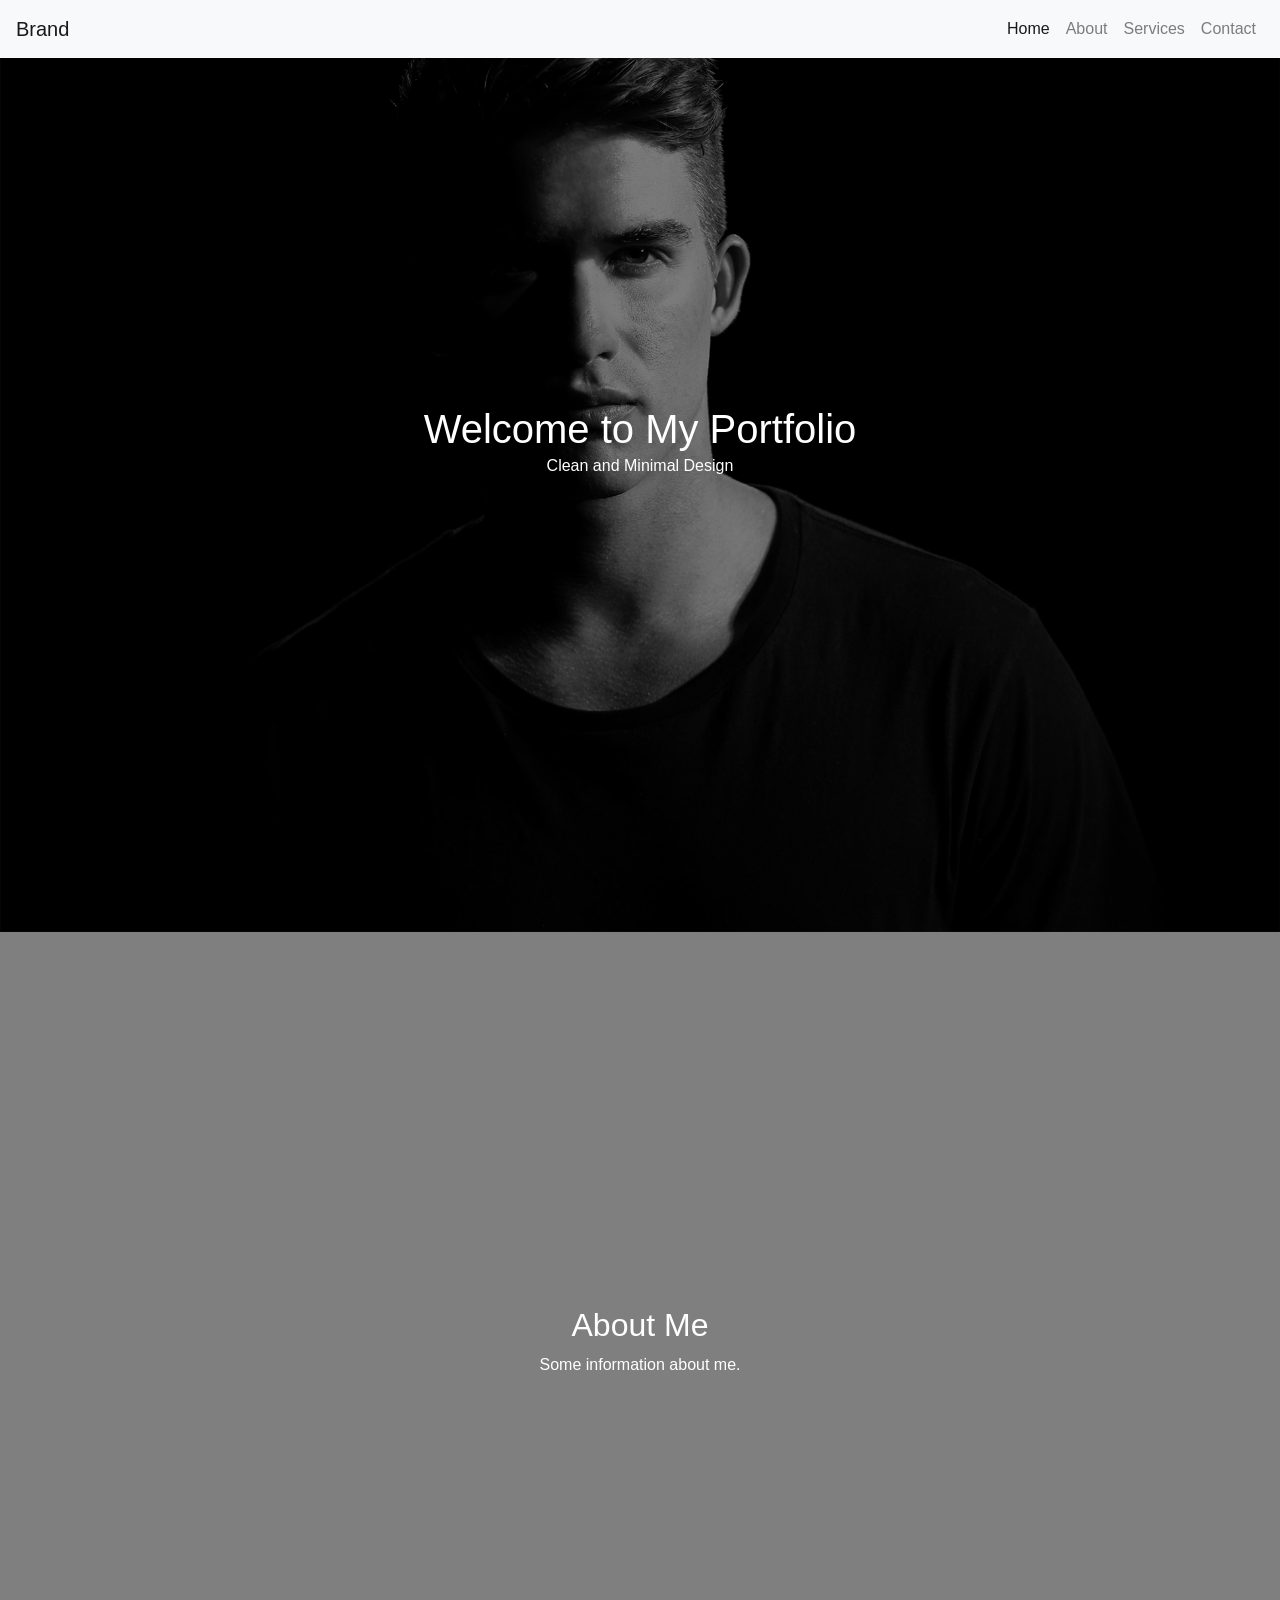
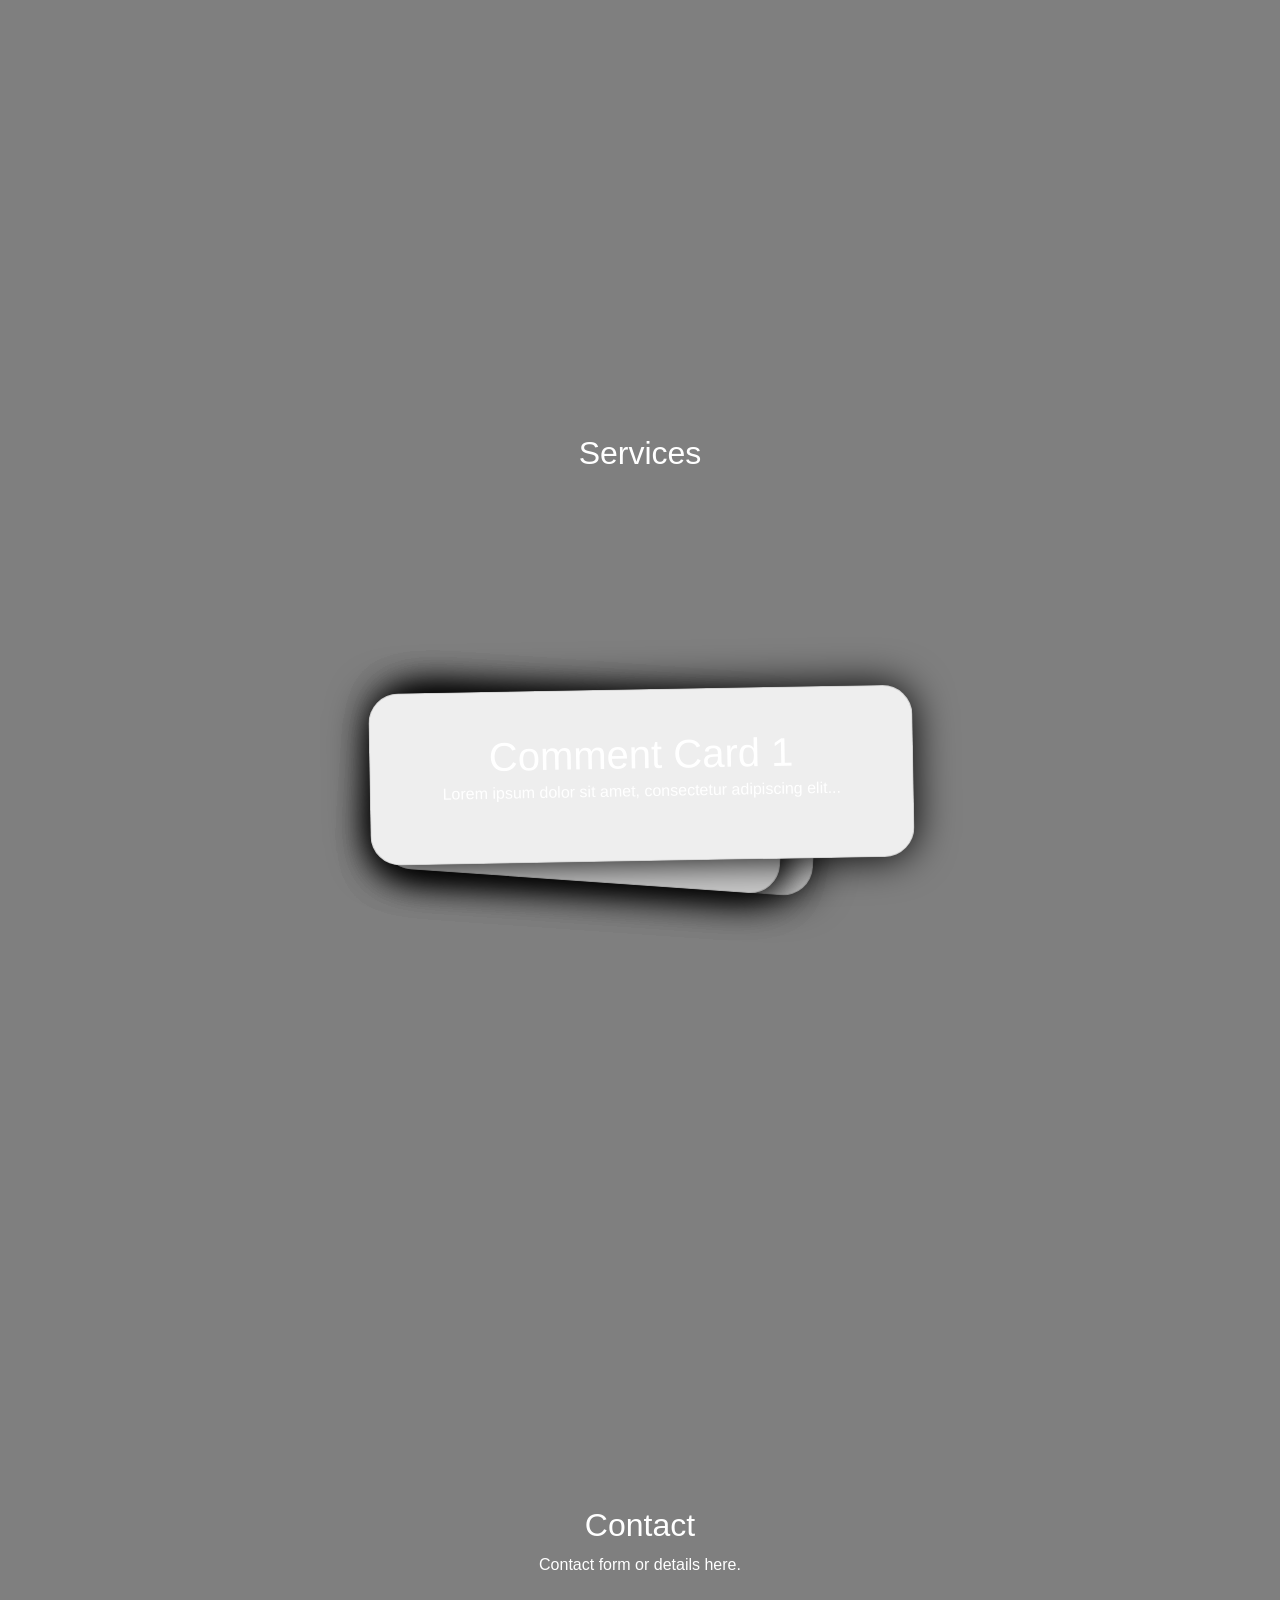
==== index.html @ 596a064d "new cahnges with multiple effects....." ====
<!DOCTYPE html>
<html lang="en">
<head>
    <meta charset="UTF-8">
    <meta name="viewport" content="width=device-width, initial-scale=1.0">
    <title>Portfolio Site</title>
    <link href="https://stackpath.bootstrapcdn.com/bootstrap/4.5.2/css/bootstrap.min.css" rel="stylesheet">
    <link rel="stylesheet" href="styles.css">
</head>
<body data-spy="scroll" data-target="#navbar" data-offset="70">
    <!-- Navigation Bar -->
    <nav id="navbar" class="navbar navbar-expand-lg navbar-light bg-light fixed-top">
        <a class="navbar-brand" href="#">Brand</a>
        <button class="navbar-toggler" type="button" data-toggle="collapse" data-target="#navbarNav" aria-controls="navbarNav" aria-expanded="false" aria-label="Toggle navigation">
            <span class="navbar-toggler-icon"></span>
        </button>
        <div class="collapse navbar-collapse" id="navbarNav">
            <ul class="navbar-nav ml-auto">
                <li class="nav-item active">
                    <a class="nav-link" href="#home">Home</a>
                </li>
                <li class="nav-item">
                    <a class="nav-link" href="#about">About</a>
                </li>
                <li class="nav-item">
                    <a class="nav-link" href="#services">Services</a>
                </li>
                <li class="nav-item">
                    <a class="nav-link" href="#contact">Contact</a>
                </li>
            </ul>
        </div>
    </nav>

    <!-- Parallax Section -->
    <section id="home" class="parallax">
        <div class="container text-center">
            <h1>Welcome to My Portfolio</h1>
            <p>Clean and Minimal Design</p>
        </div>
    </section>

    <!-- About Section -->
    <section id="about" class="parallax section">
        <div class="container">
            <h2>About Me</h2>
            <p>Some information about me.</p>
        </div>
    </section>

    <!-- Services Section -->
    <section id="services" class="parallax section">
        <div class="container">
            <h2>Services</h2>
            <ul class="cards">
                <li class="card card--current">
                    <h1>Comment Card 1</h1>
                    <p>Lorem ipsum dolor sit amet, consectetur adipiscing elit...</p>
                </li>
                <li class="card">
                    <h1>Comment Card 2</h1>
                    <p>Vestibulum nunc massa, gravida quis porta nec...</p>
                </li>
                <li class="card">
                    <h1>Comment Card 3</h1>
                    <p>Donec nunc ligula, vulputate quis mollis eu...</p>
                </li>
                <li class="card">
                    <h1>Comment Card 4</h1>
                    <p>Donec nunc ligula, vulputate quis mollis eu...</p>
                </li>
            </ul>
        </div>
    </section>

    <!-- Contact Section -->
    <section id="contact" class="parallax section">
        <div class="container">
            <h2>Contact</h2>
            <p>Contact form or details here.</p>
        </div>
    </section>

    <script src="https://code.jquery.com/jquery-3.5.1.slim.min.js"></script>
    <script src="https://cdn.jsdelivr.net/npm/@popperjs/core@2.9.2/dist/umd/popper.min.js"></script>
    <script src="https://stackpath.bootstrapcdn.com/bootstrap/4.5.2/js/bootstrap.min.js"></script>
    <script src="scripts.js"></script>
</body>
</html>
---- styles.css ----
body {
    font-family: Arial, sans-serif;
    line-height: 1.6;
}

.parallax {
    position: relative;
    background-image: url('bg.jpg');
    min-height: 100vh;
    background-attachment: fixed;
    background-position: center;
    background-repeat: no-repeat;
    background-size: cover;
    display: flex;
    align-items: center;
    justify-content: center;
    color: white;
    text-align: center;
}

.section {
    padding: 60px 0;
}

.card:hover {
    transform: scale(1.05);
    transition: transform 0.3s;
}

.navbar {
    transition: background-color 0.5s;
}

.navbar.scrolled {
    background-color: #fff !important;
}

@keyframes rotate {
    from {
        transform: rotateY(0deg);
    }
    to {
        transform: rotateY(360deg);
    }
}

.parallax::before {
    content: '';
    position: absolute;
    top: 0;
    left: 0;
    right: 0;
    bottom: 0;
    background: rgba(0, 0, 0, 0.5);
    z-index: 1;
}

.parallax > .container {
    position: relative;
    z-index: 2;
}

.parallax h1 {
    animation: rotate 10s infinite linear;
}

.cards {
    position: relative;  
    list-style-type: none;
    padding: 0;
    max-width: 34em;
    margin: 20% auto 0;
}

.card {
    position: absolute;
    top: 0;
    left: 0;
    z-index: 2;
    background: #ccc;
    border-radius: 30px;
    padding: 40px;
    box-shadow: 0 0 40px #000;
    transform: translateY(0) rotate(4deg) translateX(25px) scale(1);
    transform-origin: 0 0;
    transition: transform 0.6s cubic-bezier(.8,.2,.1,0.8) 0.1s, background 0.4s linear;
    cursor: pointer;
    user-select: none;
}

.card--next { 
    z-index: 5; 
    transform: translateY(-25px) rotate(4deg) translateX(25px) scale(1);
}

.card--out {
    animation: card-out 0.6s cubic-bezier(.8,.2,.1,0.8);
    transform: translateY(-50px) rotate(8deg) translateX(55px) scale(0.95);
    z-index: 1;
    background: #bbb;
}

@keyframes card-out {
    0% { z-index: 20; transform: translateY(0px) rotate(-4deg); }
    50% { transform: translateY(-120%) rotate(-5deg) translateX(-40px); }
    80% { z-index: 1; }
    100% { transform: translateY(-50px) rotate(8deg) translateX(55px) scale(0.95); }
}

.card--current {
    cursor: auto;
    user-select: auto;
    position: relative;
    z-index: 10;
    opacity: 1;
    background: #EEE;
    transform: rotate(-1deg) translateX(0%) scale(1);
}

h1 { margin: 0; }
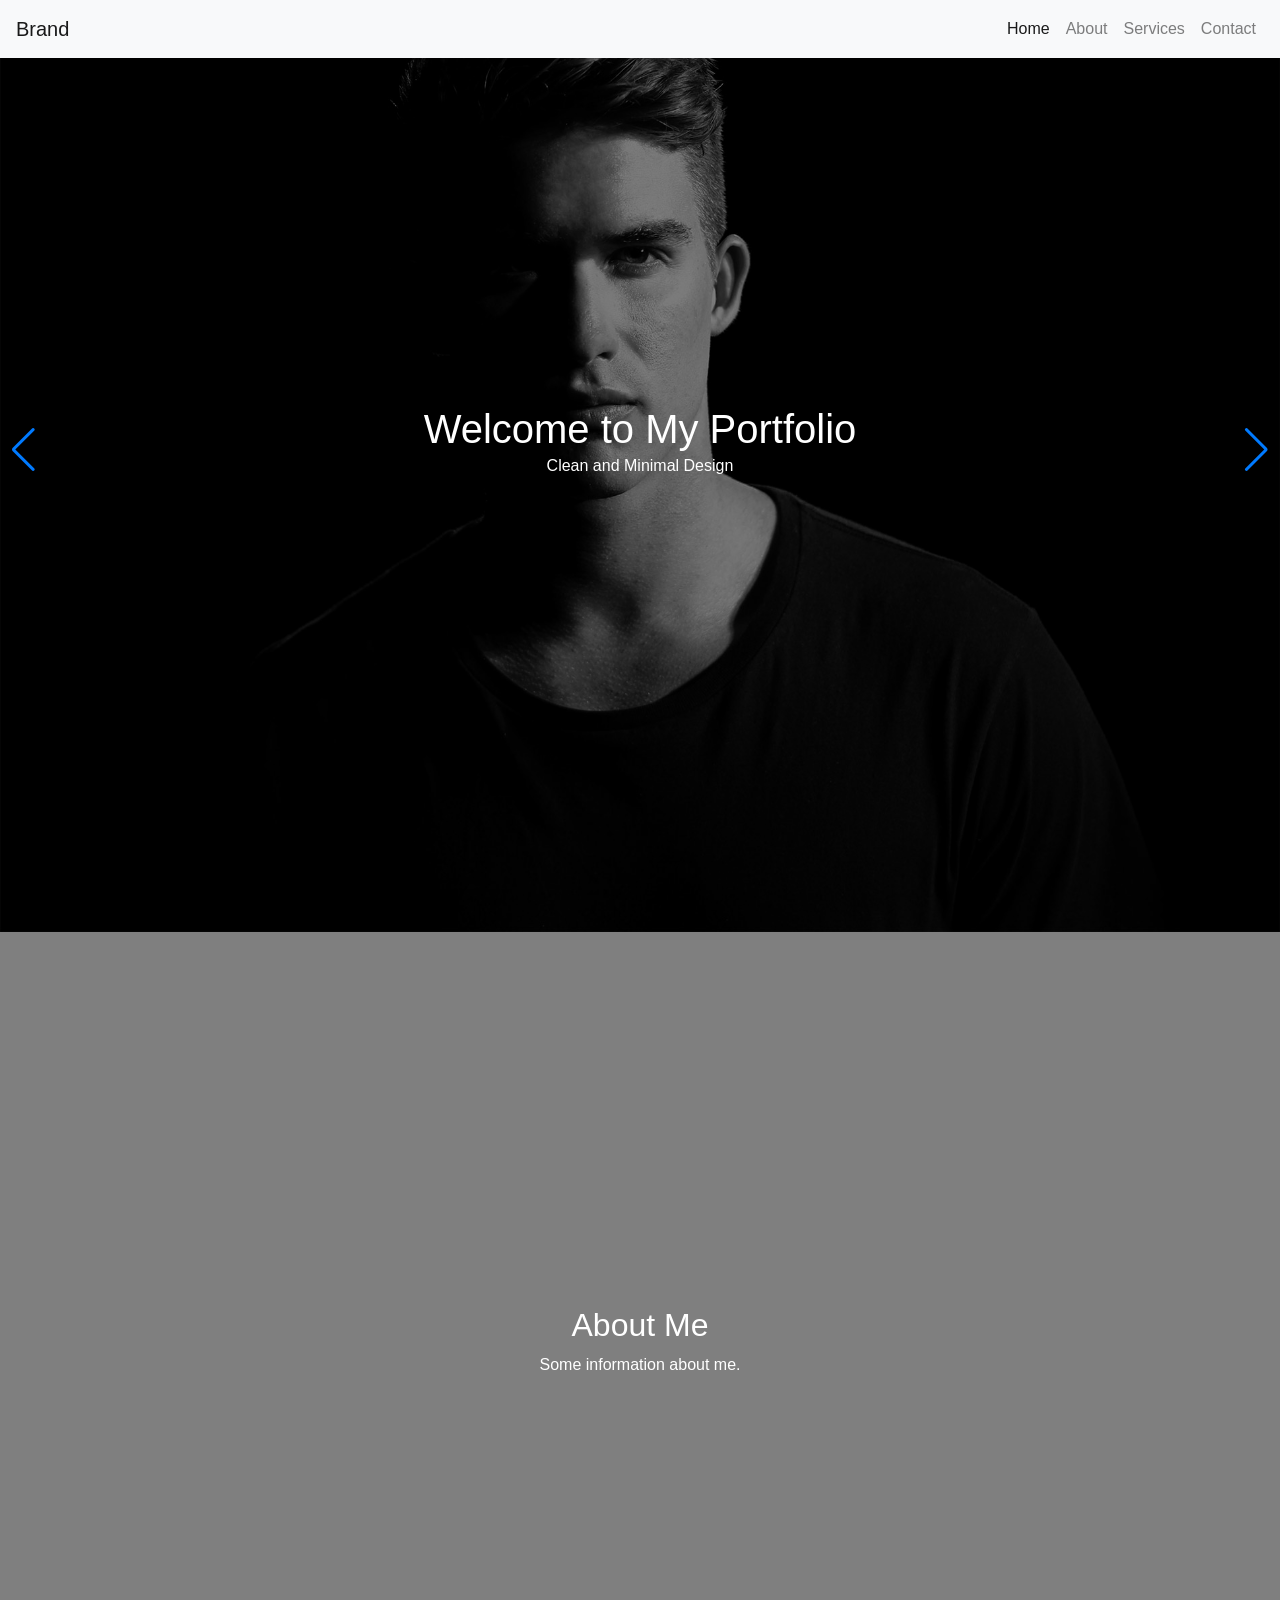
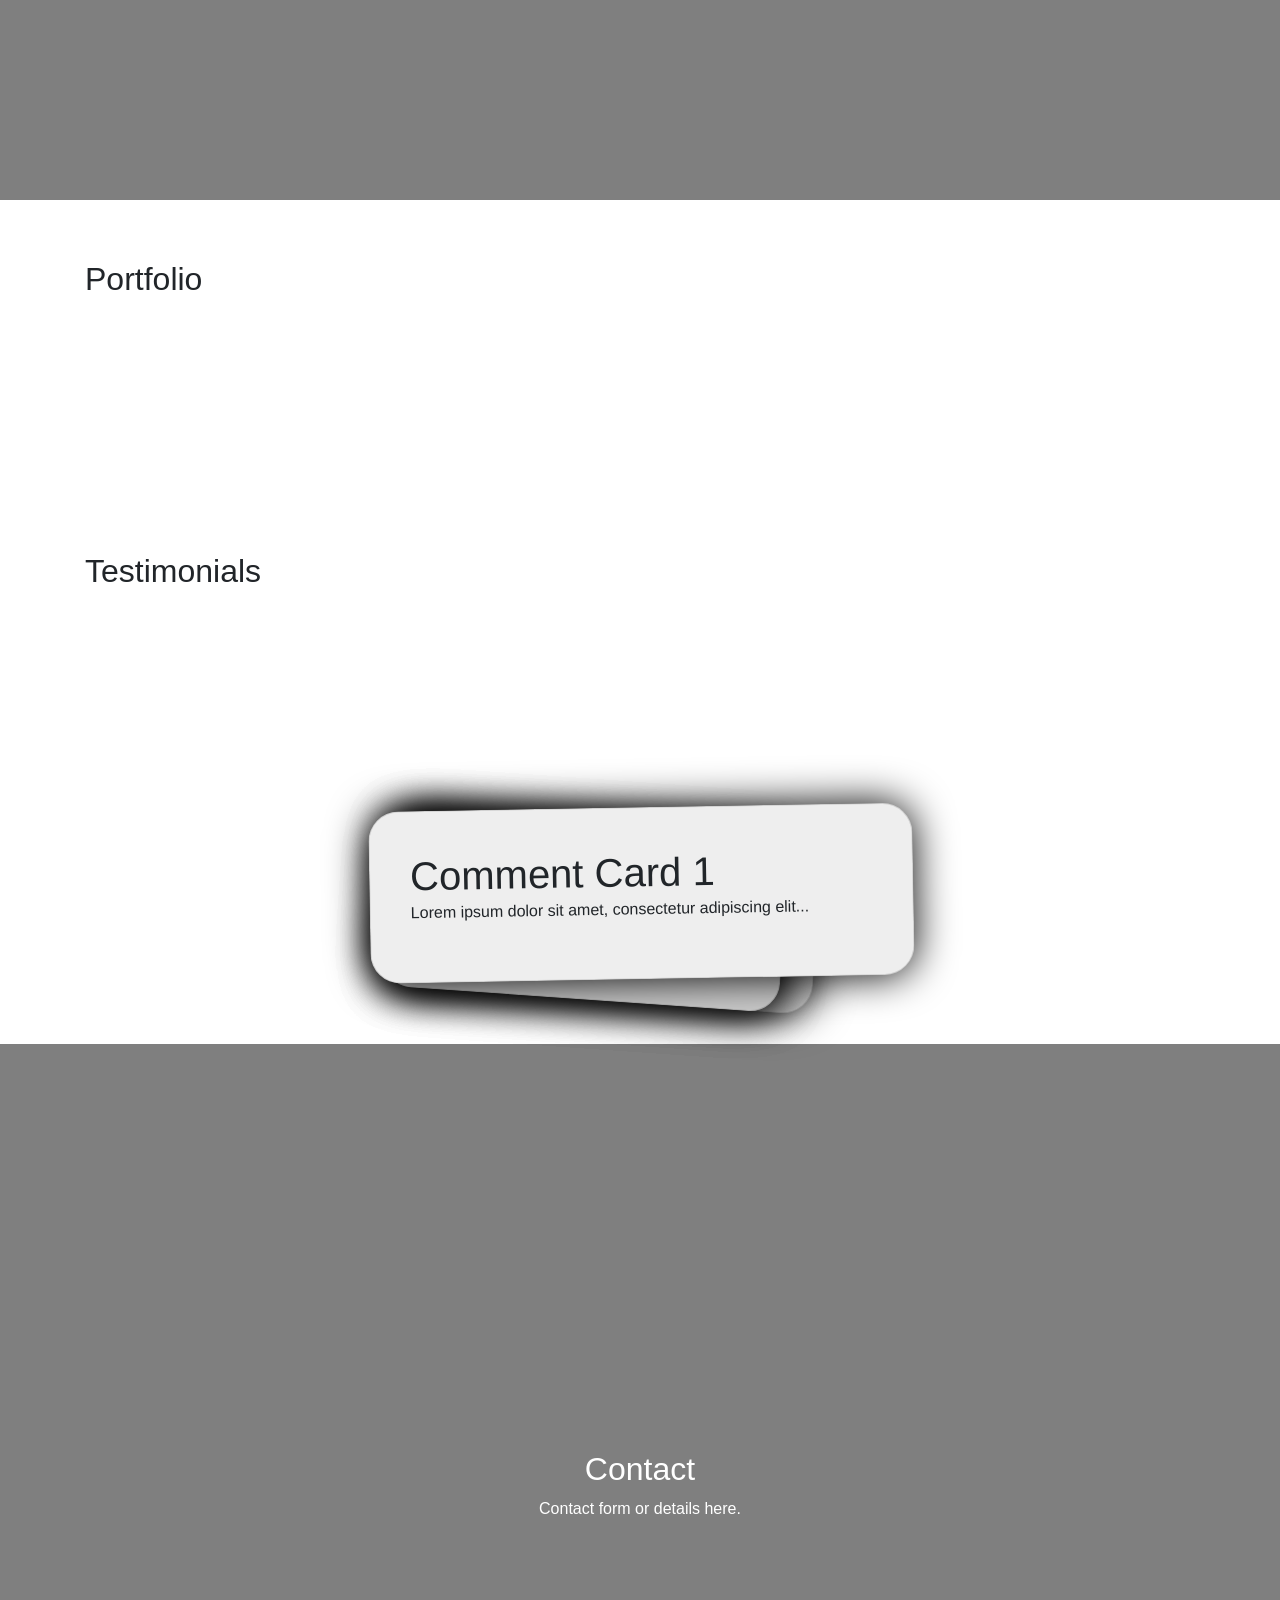
==== commit ff600a9b: "new cahnges with multiple effects....." ====
--- a/index.html
+++ b/index.html
@@ -6,6 +6,7 @@
     <title>Portfolio Site</title>
     <link href="https://stackpath.bootstrapcdn.com/bootstrap/4.5.2/css/bootstrap.min.css" rel="stylesheet">
     <link rel="stylesheet" href="styles.css">
+    <link rel="stylesheet" href="https://unpkg.com/swiper/swiper-bundle.min.css">
 </head>
 <body data-spy="scroll" data-target="#navbar" data-offset="70">
     <!-- Navigation Bar -->
@@ -48,10 +49,36 @@
         </div>
     </section>
 
-    <!-- Services Section -->
-    <section id="services" class="parallax section">
+    <!-- Portfolio Swiper Section -->
+    <section id="portfolio" class="section">
         <div class="container">
-            <h2>Services</h2>
+            <h2>Portfolio</h2>
+            <!-- Slider main container -->
+            <div class="swiper-container">
+                <!-- Additional required wrapper -->
+                <div class="swiper-wrapper">
+                    <!-- Slides -->
+                    <div class="swiper-slide">
+                        <img src="http://marveltheme.com/tf/html/appai/appai/img/app-screenshots/10.jpg" alt="">
+                    </div>
+                    <div class="swiper-slide">
+                        <img src="http://marveltheme.com/tf/html/appai/appai/img/app-screenshots/11.jpg" alt="">
+                    </div>
+                    <div class="swiper-slide">
+                        <img src="http://marveltheme.com/tf/html/appai/appai/img/app-screenshots/12.jpg" alt="">
+                    </div>
+                </div>
+                <!-- If we need navigation buttons -->
+                <div class="swiper-button-prev"></div>
+                <div class="swiper-button-next"></div>
+            </div>
+        </div>
+    </section>
+
+    <!-- Testimonials Section -->
+    <section id="testimonials" class="section">
+        <div class="container">
+            <h2>Testimonials</h2>
             <ul class="cards">
                 <li class="card card--current">
                     <h1>Comment Card 1</h1>
@@ -85,5 +112,6 @@
     <script src="https://cdn.jsdelivr.net/npm/@popperjs/core@2.9.2/dist/umd/popper.min.js"></script>
     <script src="https://stackpath.bootstrapcdn.com/bootstrap/4.5.2/js/bootstrap.min.js"></script>
     <script src="scripts.js"></script>
+    <script src="https://unpkg.com/swiper/swiper-bundle.min.js"></script>
 </body>
 </html>
--- a/styles.css
+++ b/styles.css
@@ -61,7 +61,8 @@
 }
 
 .parallax h1 {
-    animation: rotate 10s infinite linear;
+    /* Remove the rotation animation */
+    /* animation: rotate 10s infinite linear; */
 }
 
 .cards {
@@ -118,3 +119,25 @@
 }
 
 h1 { margin: 0; }
+
+.cursor {
+    position: absolute;
+    width: 20px;
+    height: 20px;
+    background-color: rgba(255, 255, 255, 0.7);
+    border-radius: 50%;
+    pointer-events: none;
+    transition: transform 0.1s ease;
+    z-index: 1000;
+}
+
+.swiper-container {
+    width: 750px;
+    padding-top: 50px;
+    padding-bottom: 50px;
+    margin: 0 auto; /* Center the swiper */
+}
+
+.swiper-slide {
+    width: 300px;
+}
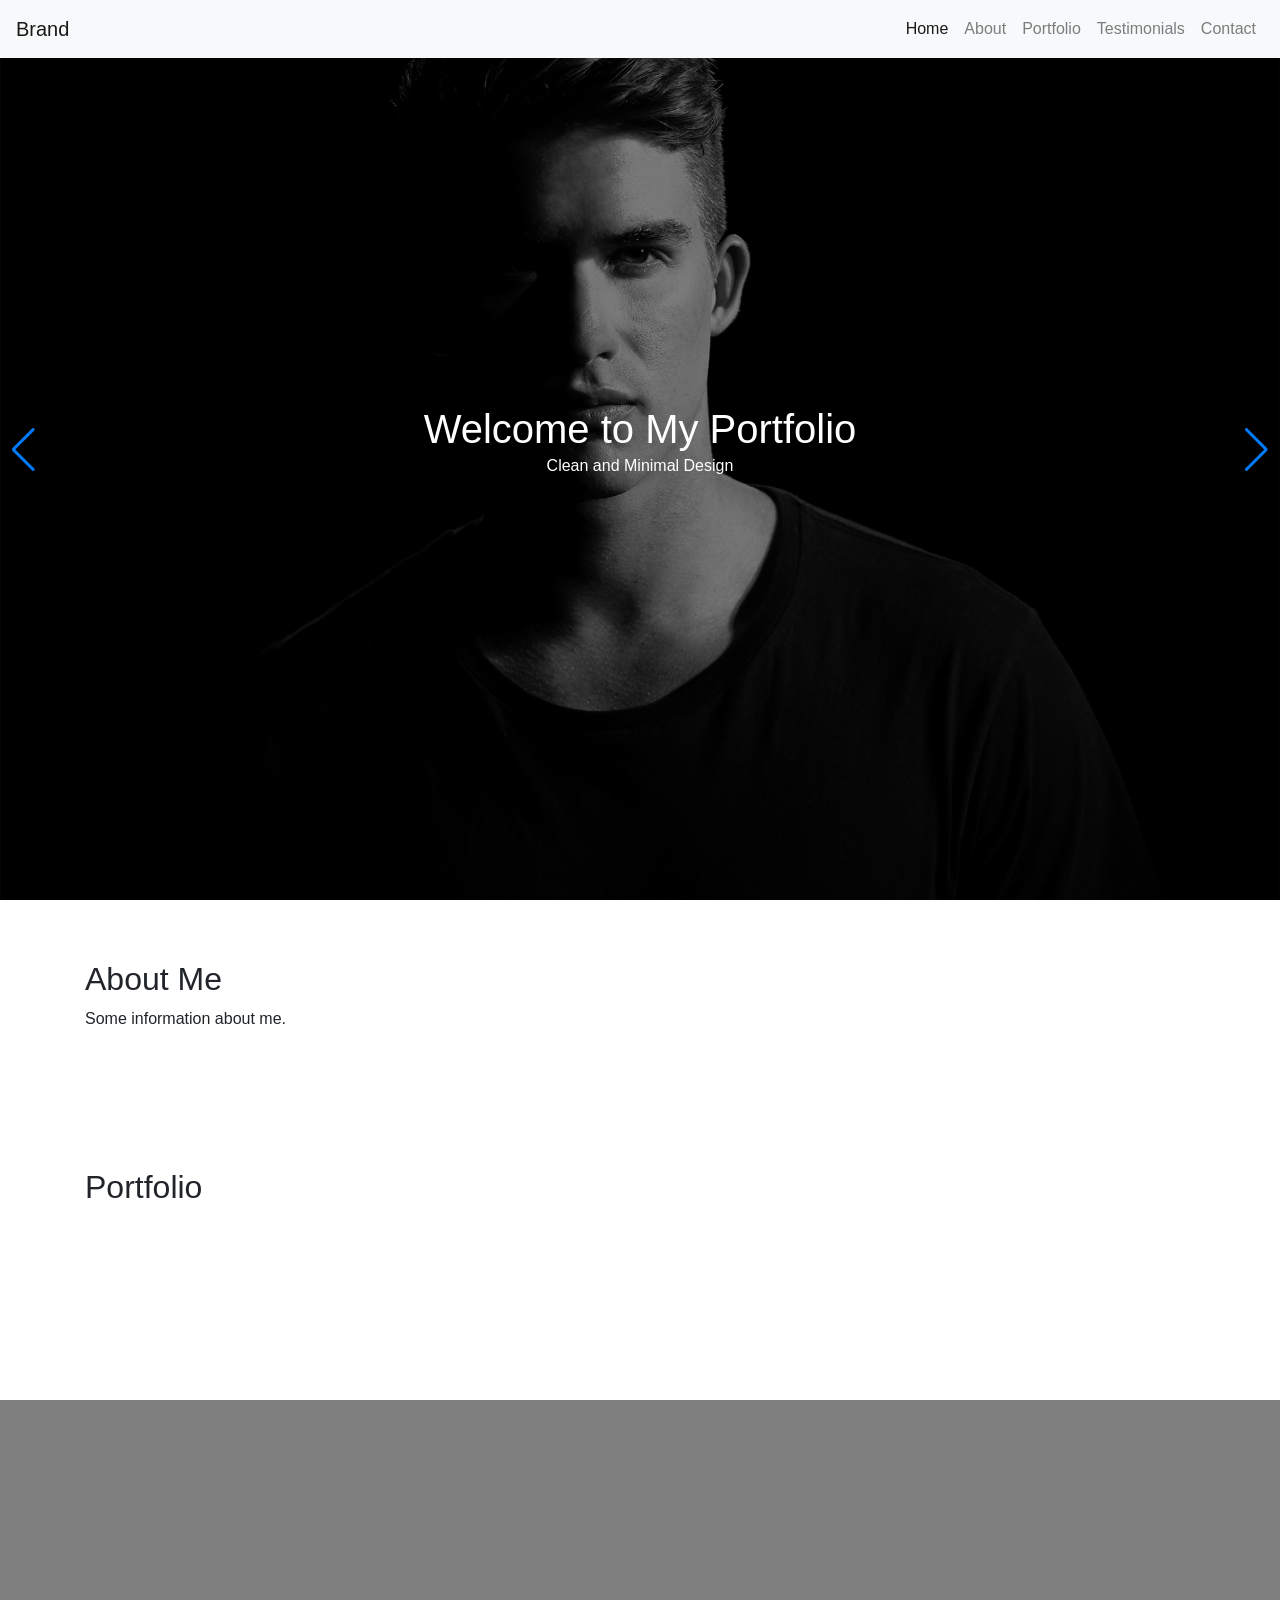
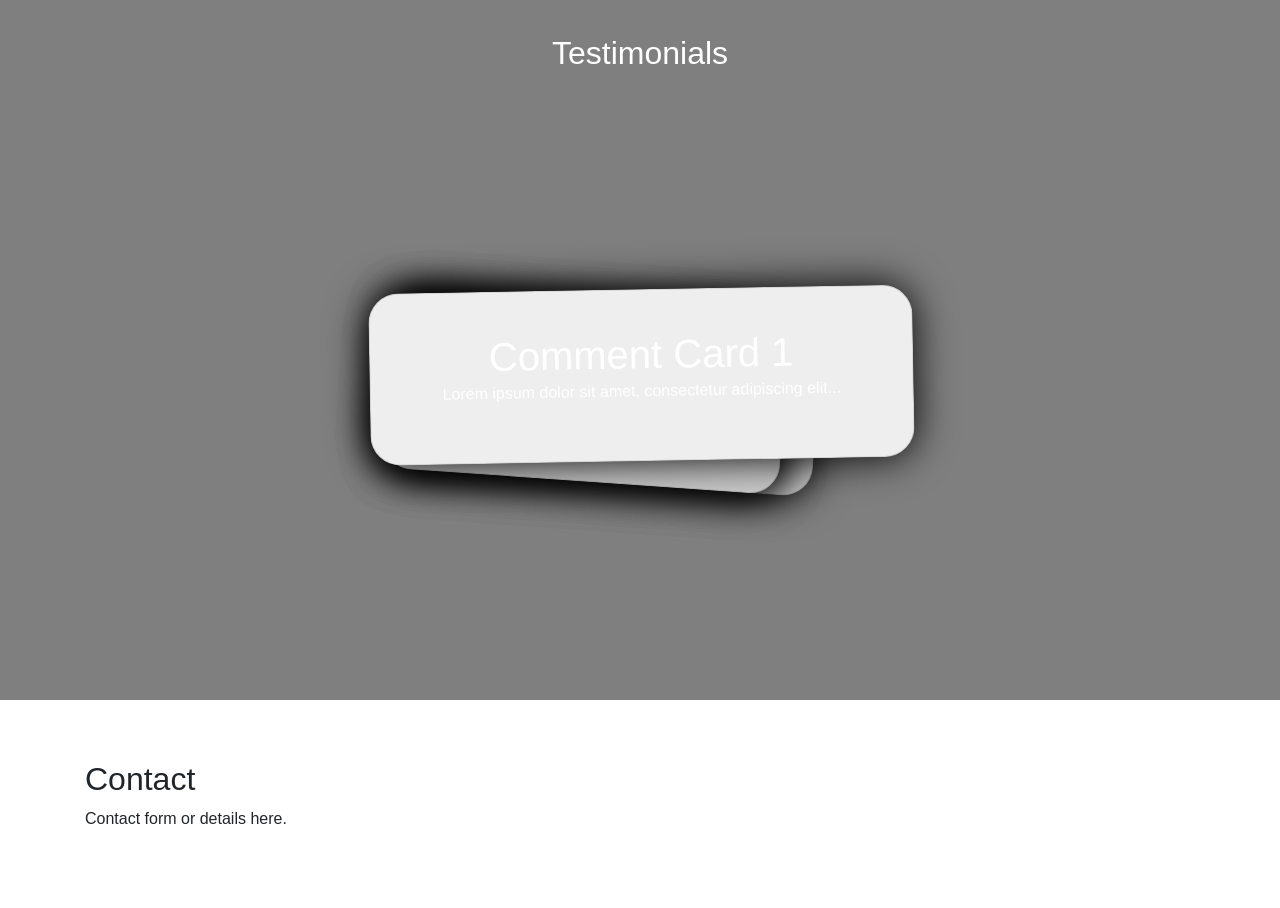
==== commit 82522fab: "new cahnges with multiple effects....." ====
--- a/index.html
+++ b/index.html
@@ -24,7 +24,10 @@
                     <a class="nav-link" href="#about">About</a>
                 </li>
                 <li class="nav-item">
-                    <a class="nav-link" href="#services">Services</a>
+                    <a class="nav-link" href="#portfolio">Portfolio</a>
+                </li>
+                <li class="nav-item">
+                    <a class="nav-link" href="#testimonials">Testimonials</a>
                 </li>
                 <li class="nav-item">
                     <a class="nav-link" href="#contact">Contact</a>
@@ -42,7 +45,7 @@
     </section>
 
     <!-- About Section -->
-    <section id="about" class="parallax section">
+    <section id="about" class="section">
         <div class="container">
             <h2>About Me</h2>
             <p>Some information about me.</p>
@@ -76,7 +79,7 @@
     </section>
 
     <!-- Testimonials Section -->
-    <section id="testimonials" class="section">
+    <section id="testimonials" class="parallax section">
         <div class="container">
             <h2>Testimonials</h2>
             <ul class="cards">
@@ -101,7 +104,7 @@
     </section>
 
     <!-- Contact Section -->
-    <section id="contact" class="parallax section">
+    <section id="contact" class="section">
         <div class="container">
             <h2>Contact</h2>
             <p>Contact form or details here.</p>
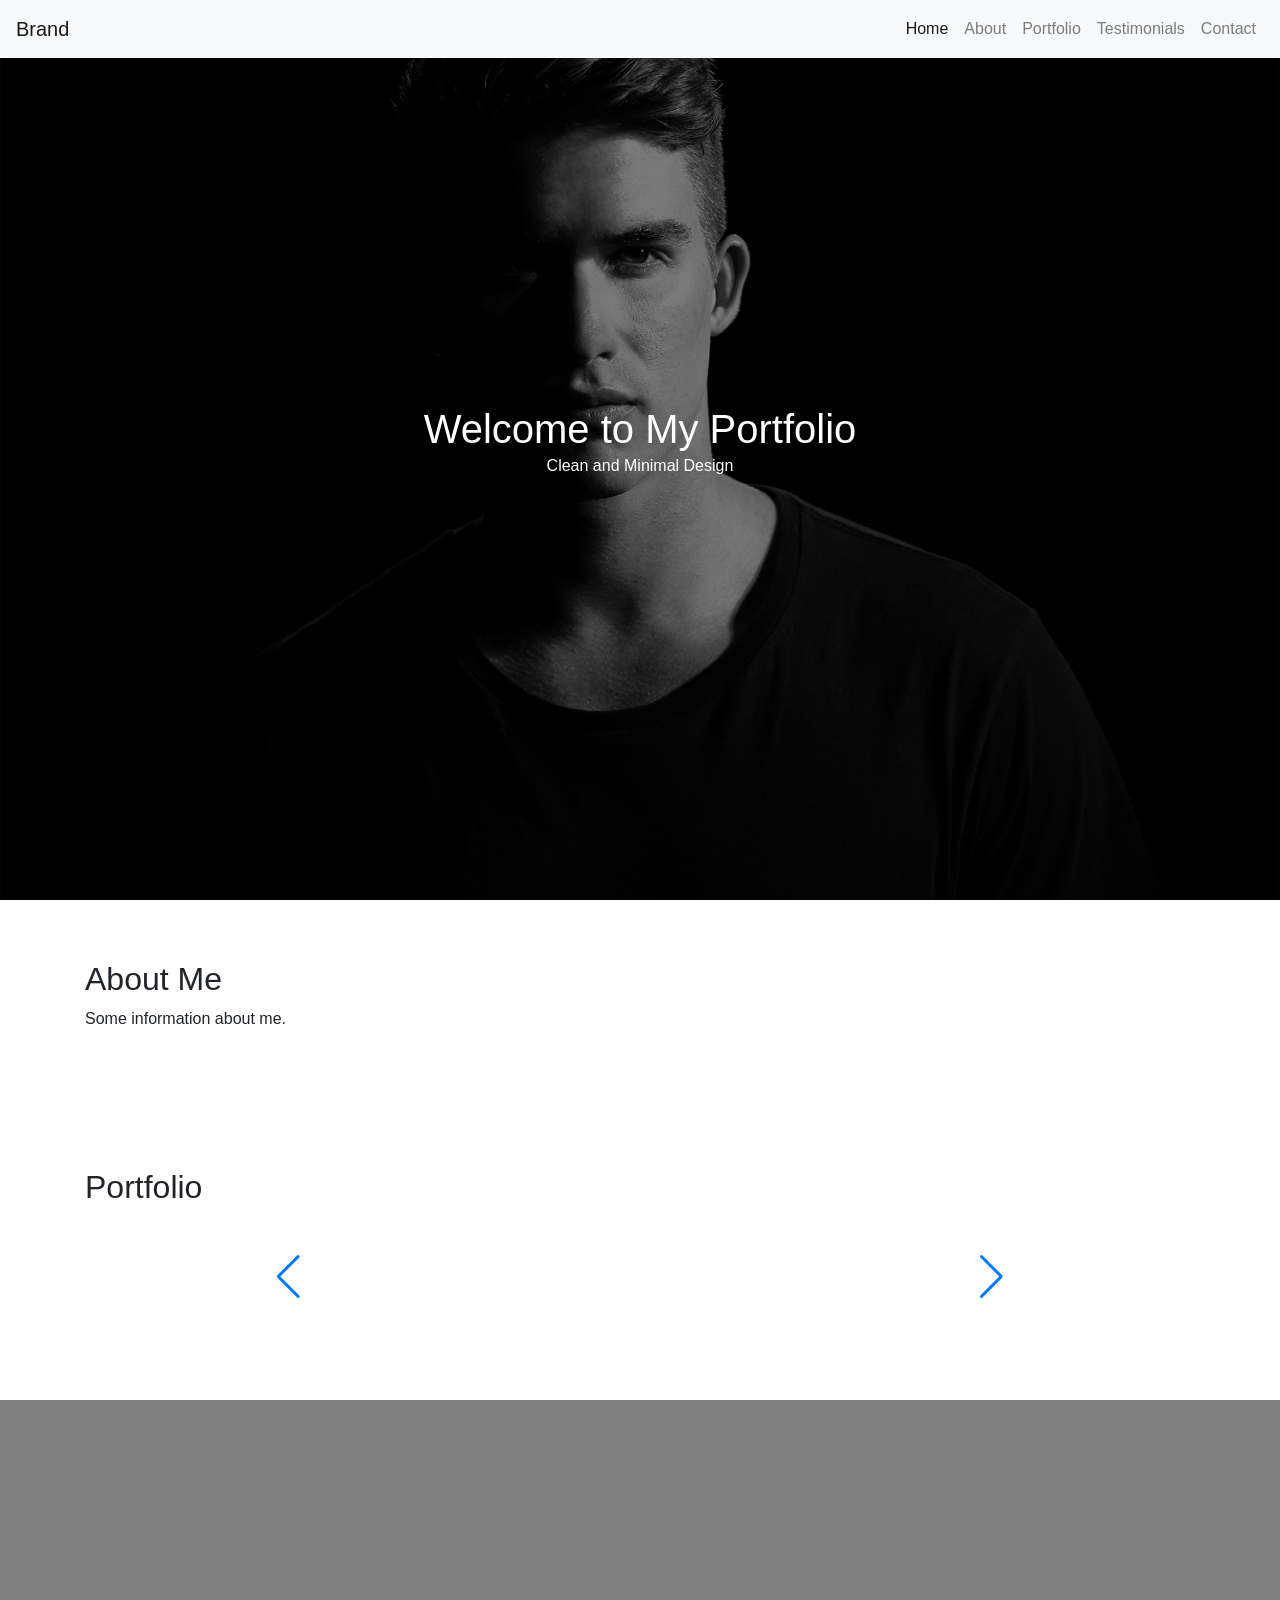
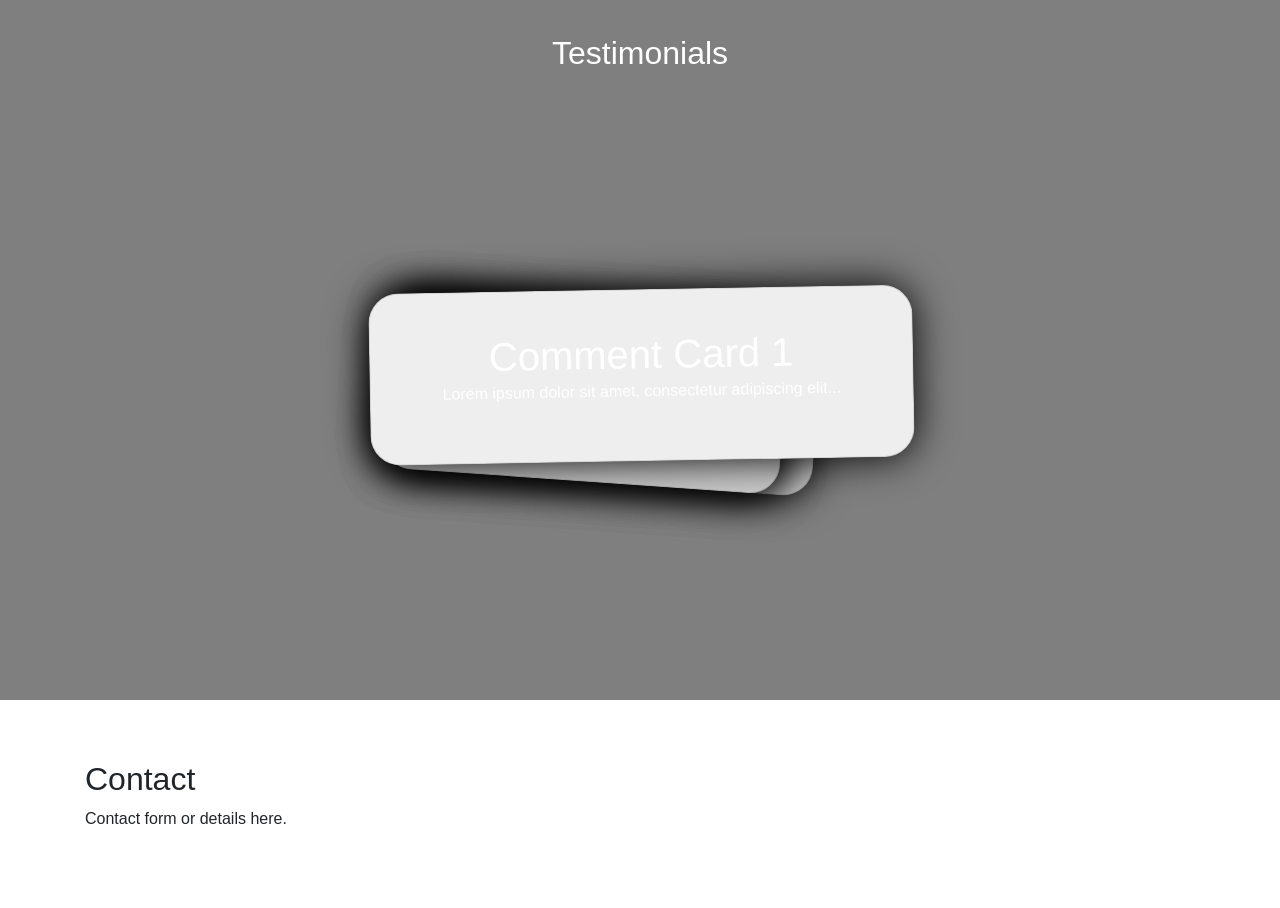
==== commit 92789060: "new cahnges with multiple effects....." ====
--- a/index.html
+++ b/index.html
@@ -114,7 +114,7 @@
     <script src="https://code.jquery.com/jquery-3.5.1.slim.min.js"></script>
     <script src="https://cdn.jsdelivr.net/npm/@popperjs/core@2.9.2/dist/umd/popper.min.js"></script>
     <script src="https://stackpath.bootstrapcdn.com/bootstrap/4.5.2/js/bootstrap.min.js"></script>
+    <script src="https://unpkg.com/swiper/swiper-bundle.min.js"></script>
     <script src="scripts.js"></script>
-    <script src="https://unpkg.com/swiper/swiper-bundle.min.js"></script>
 </body>
 </html>
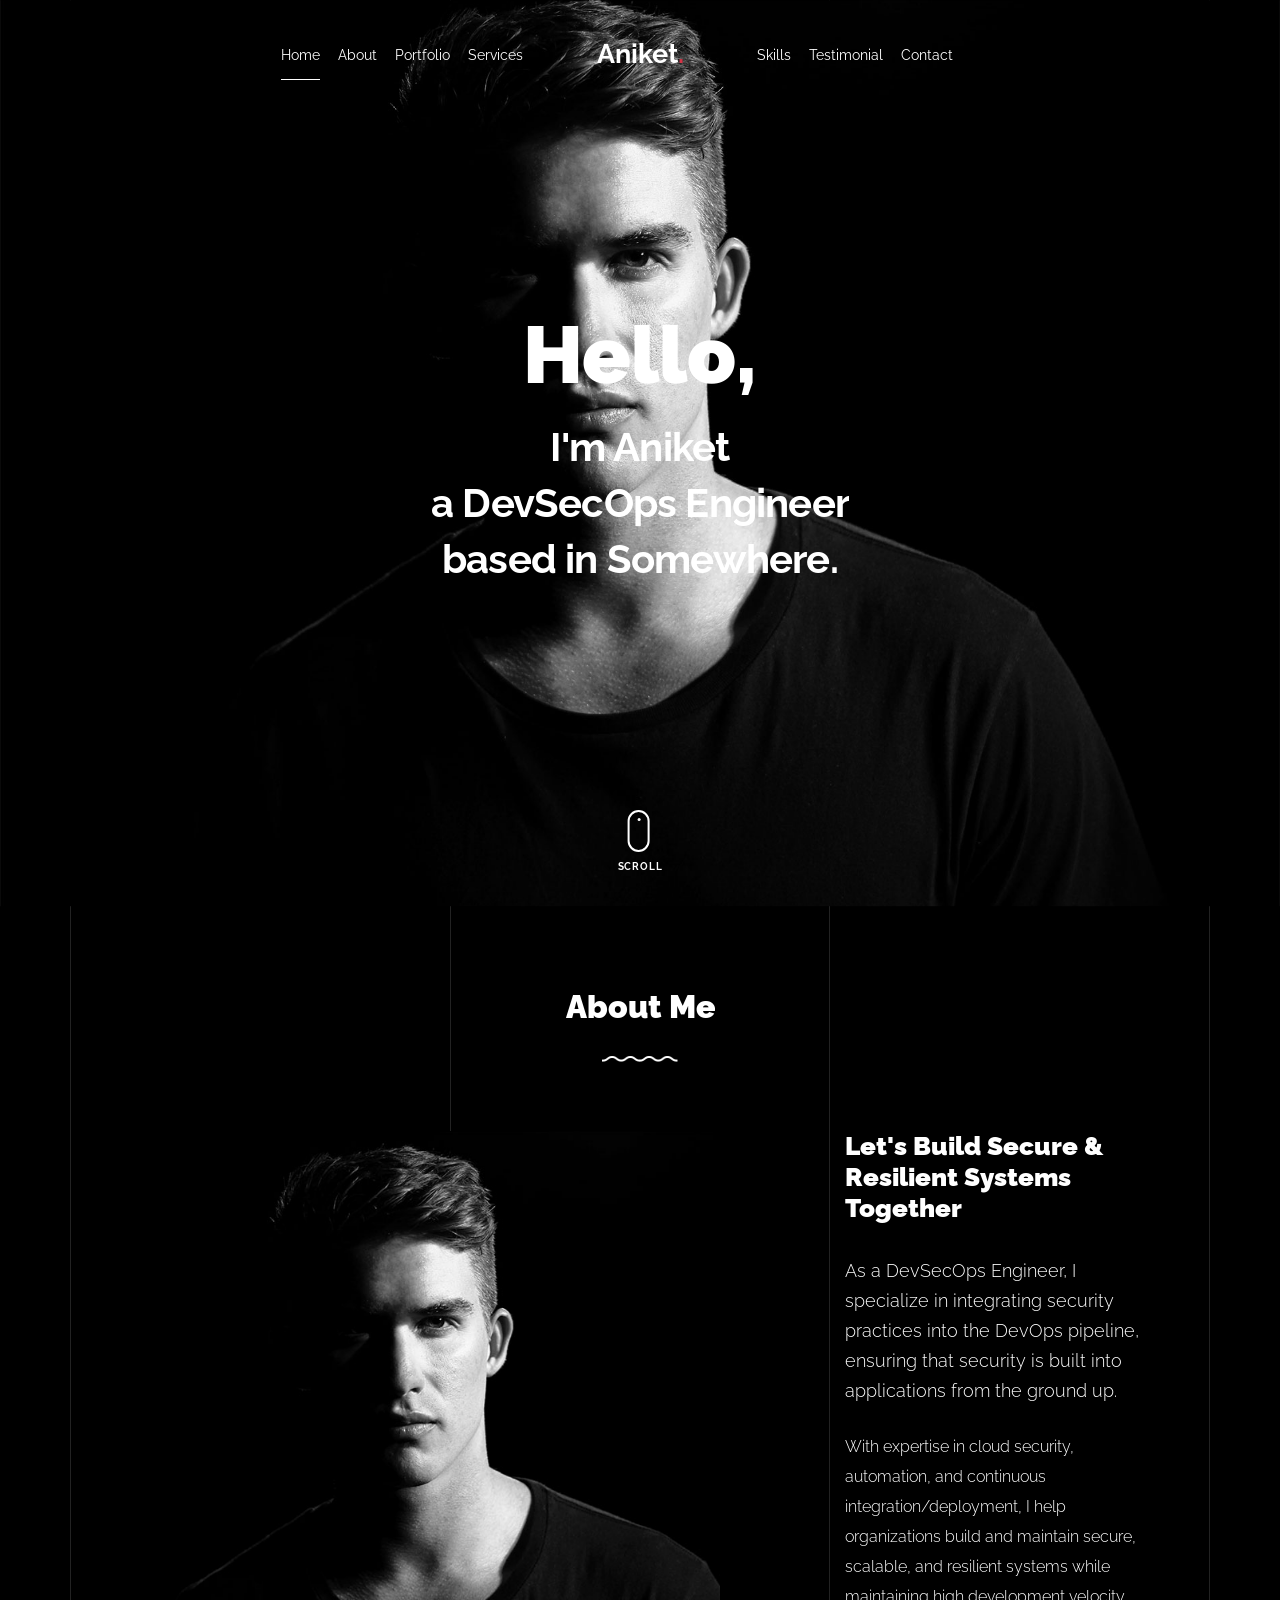
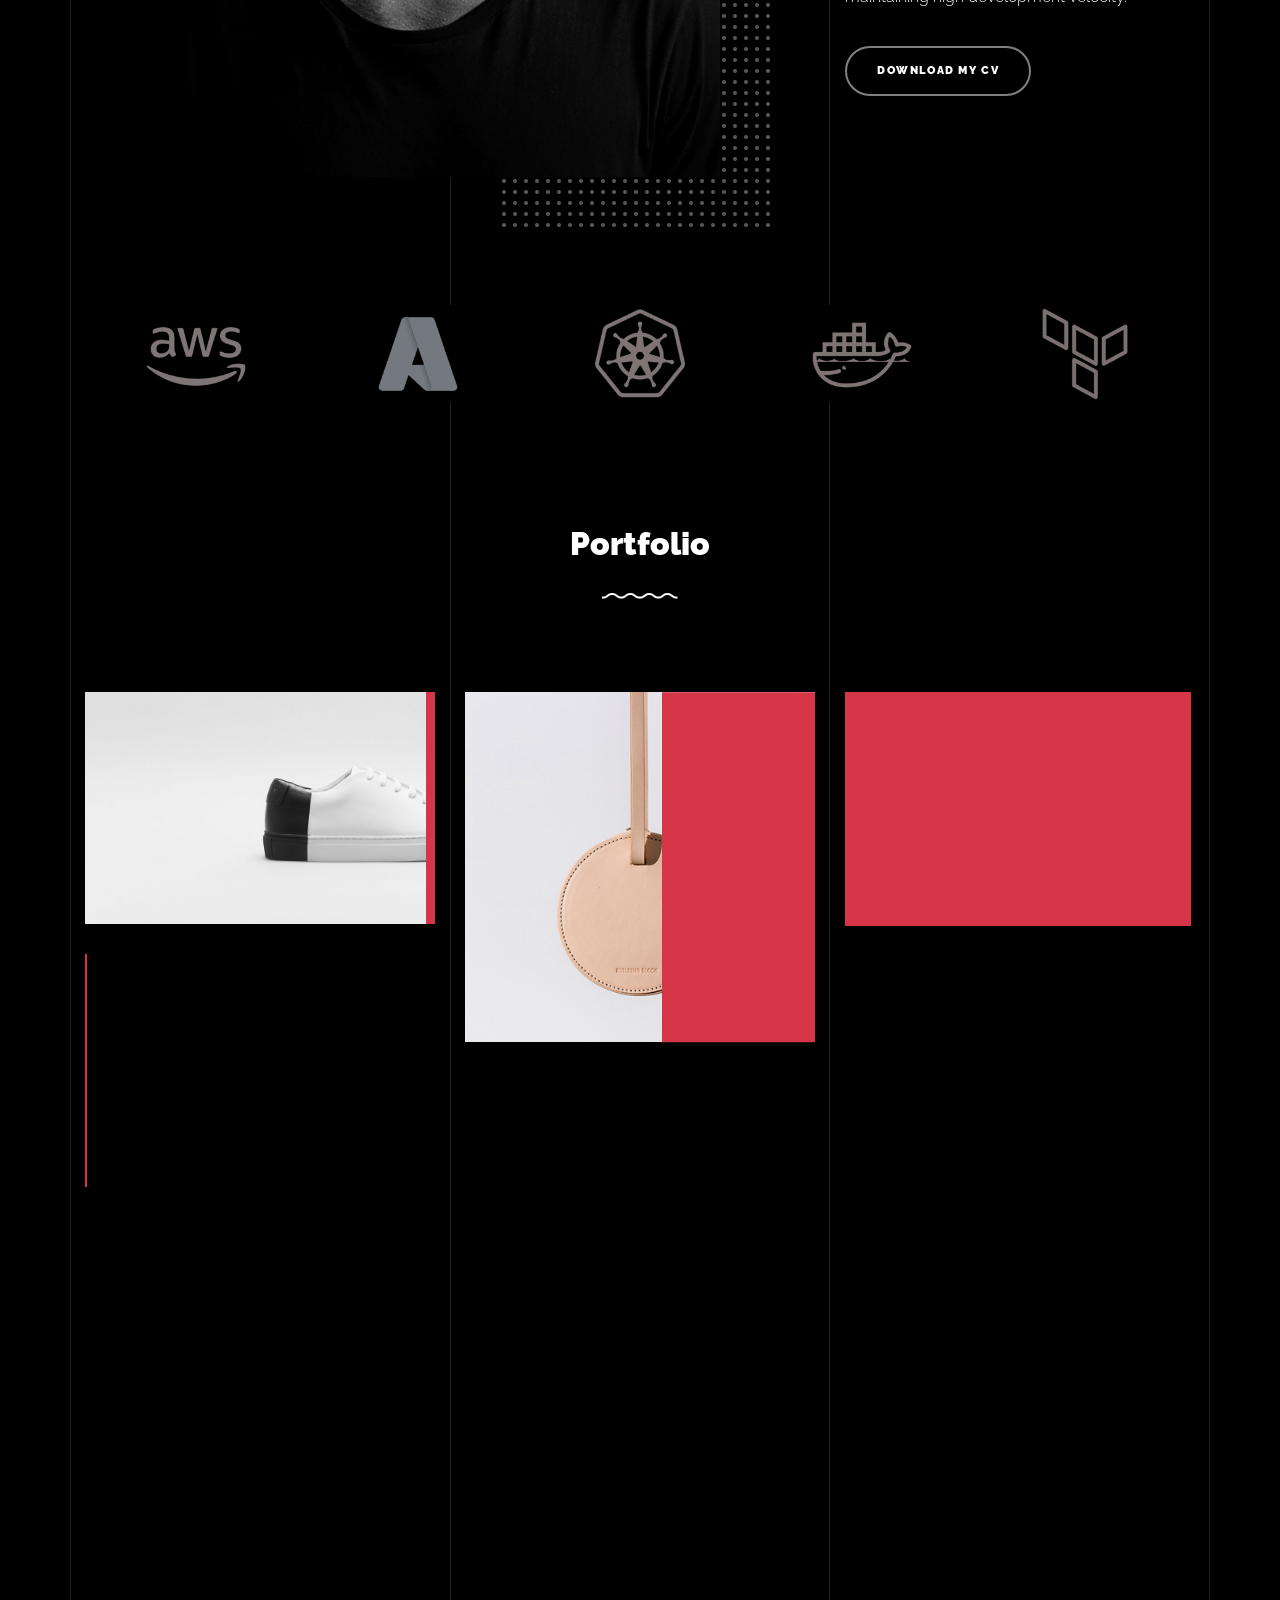
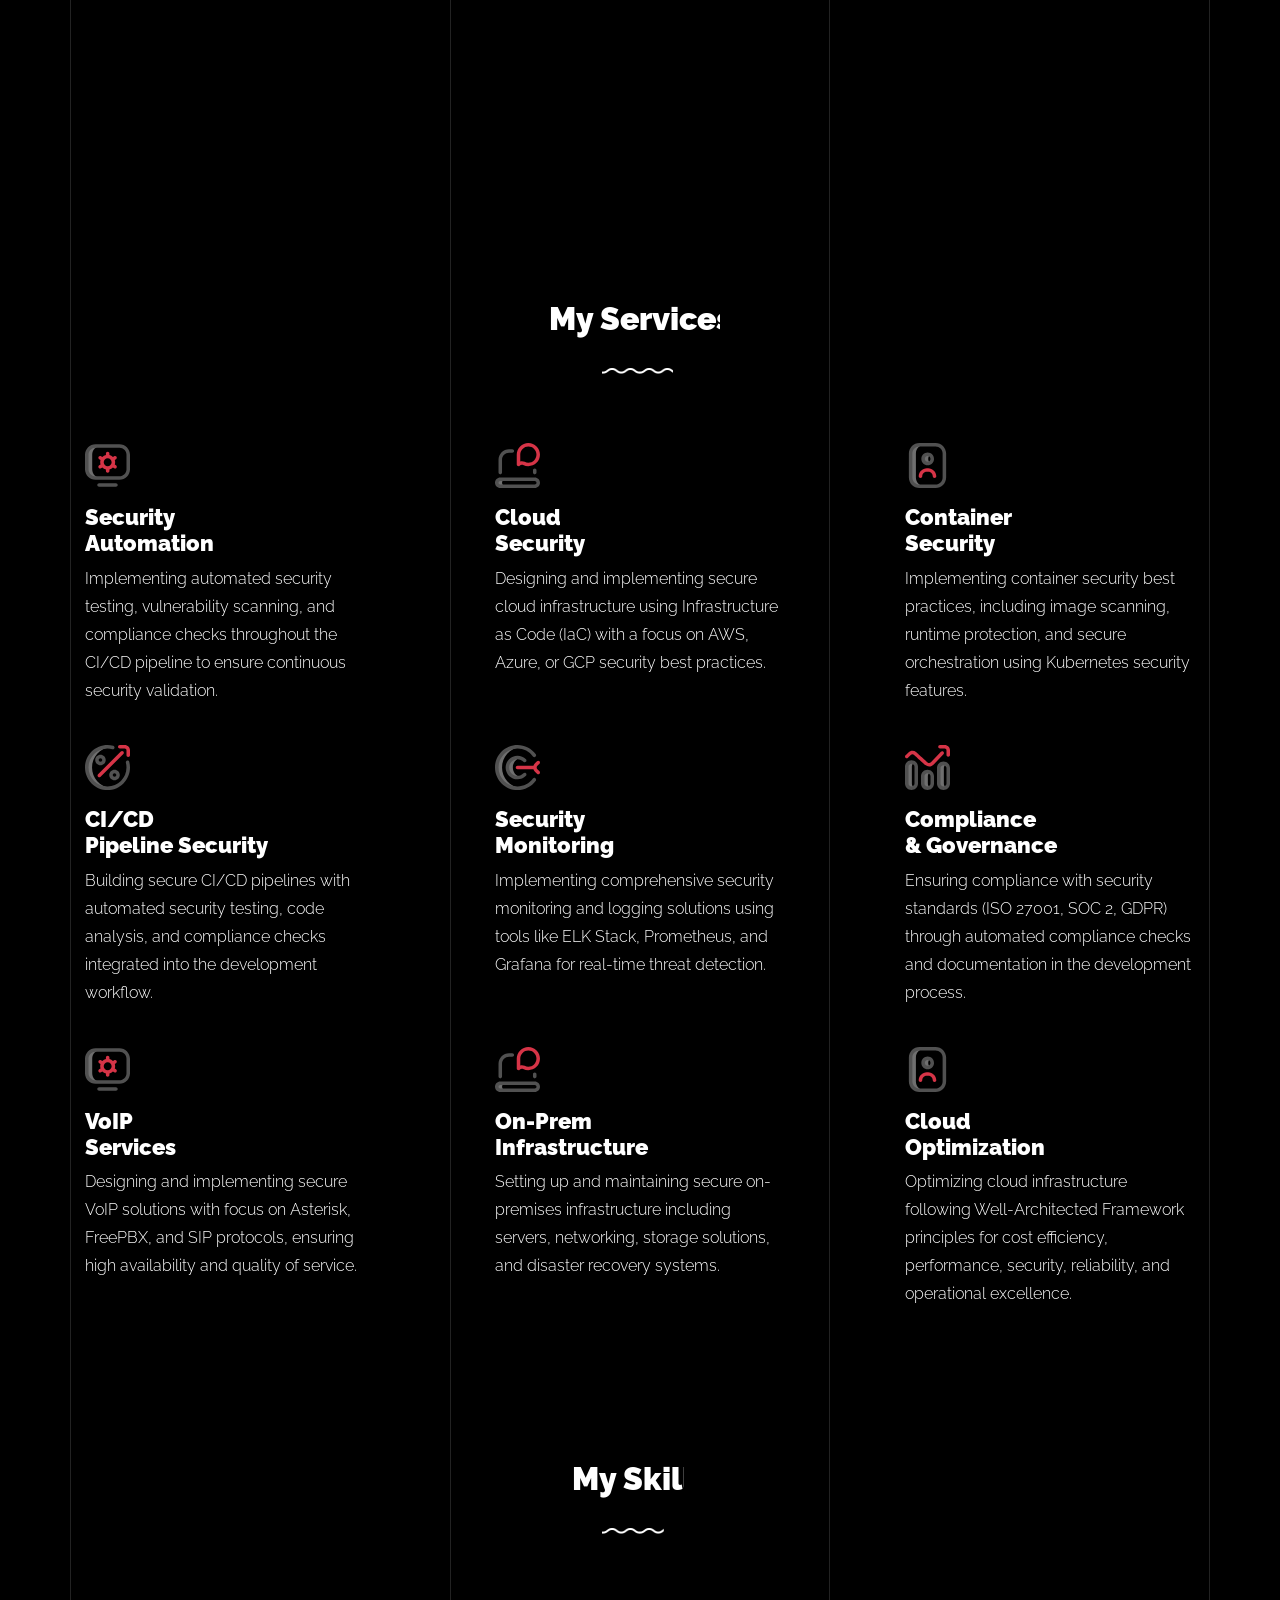
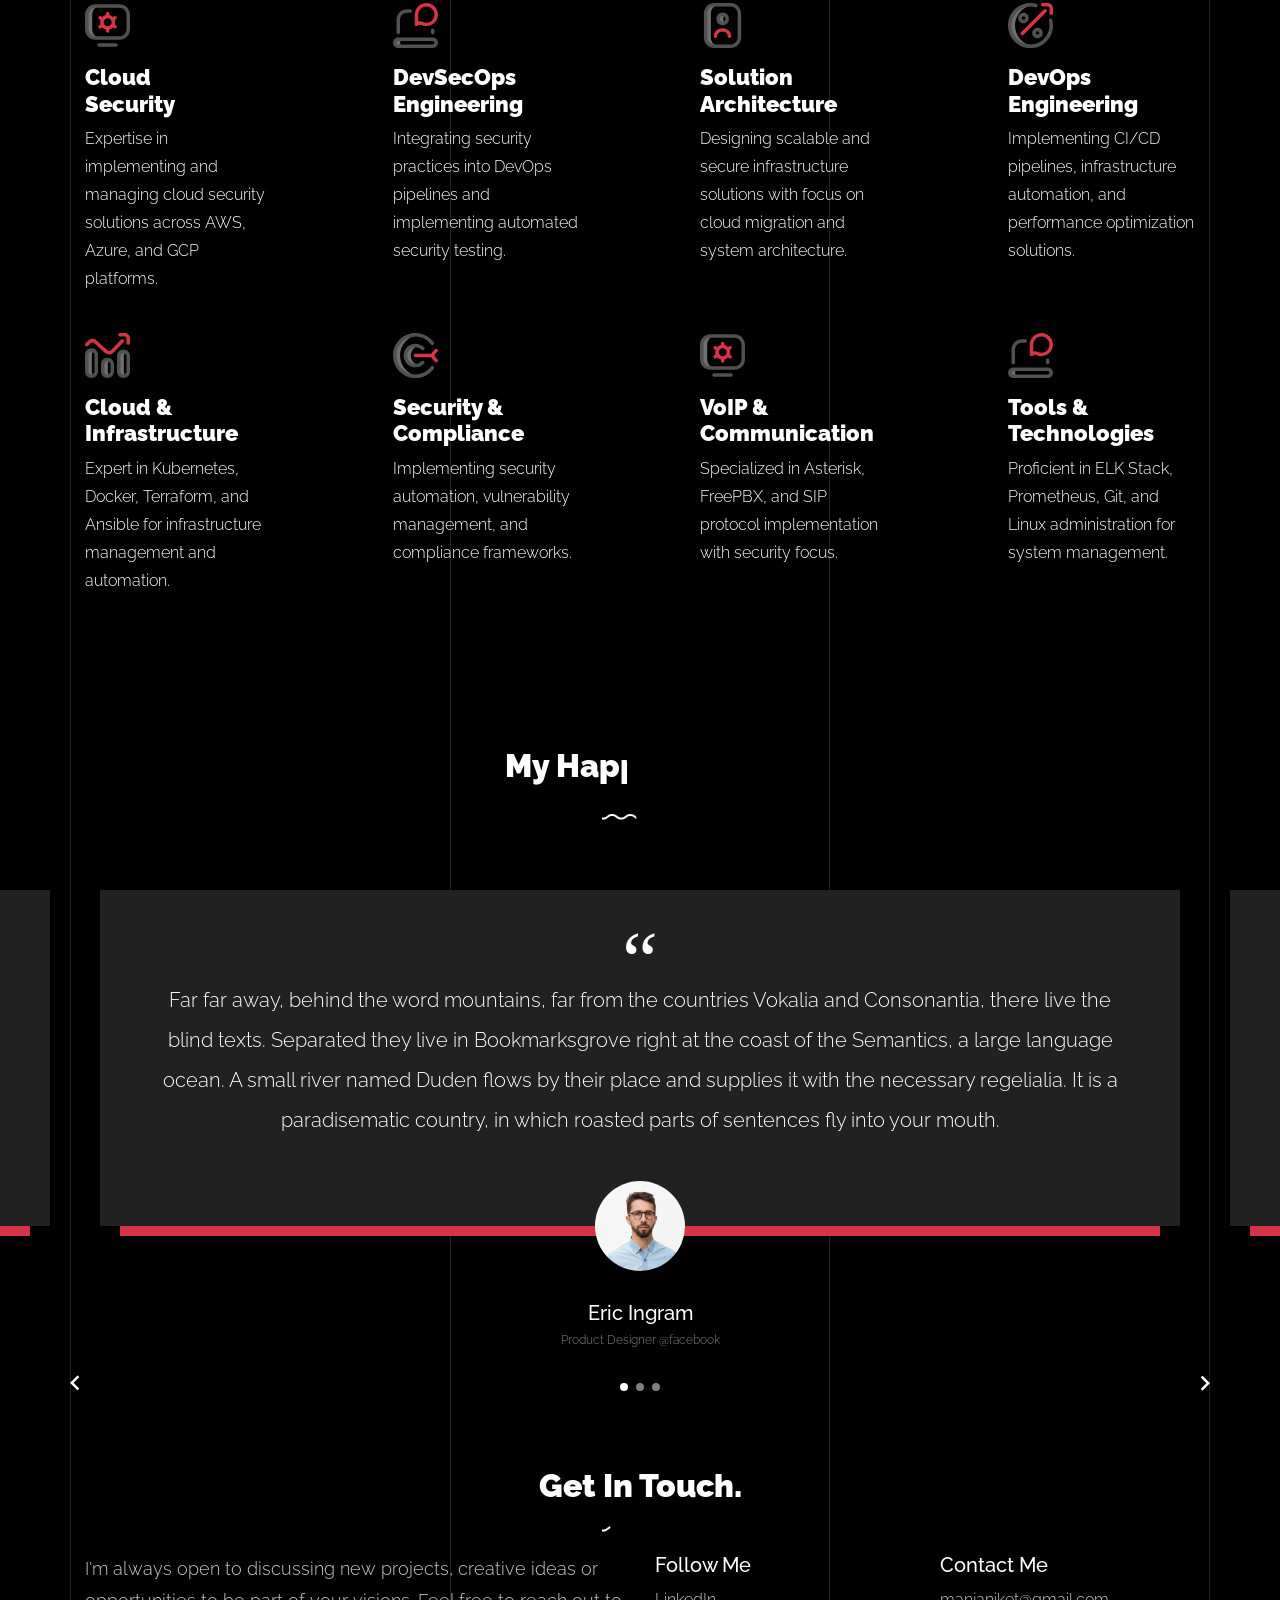
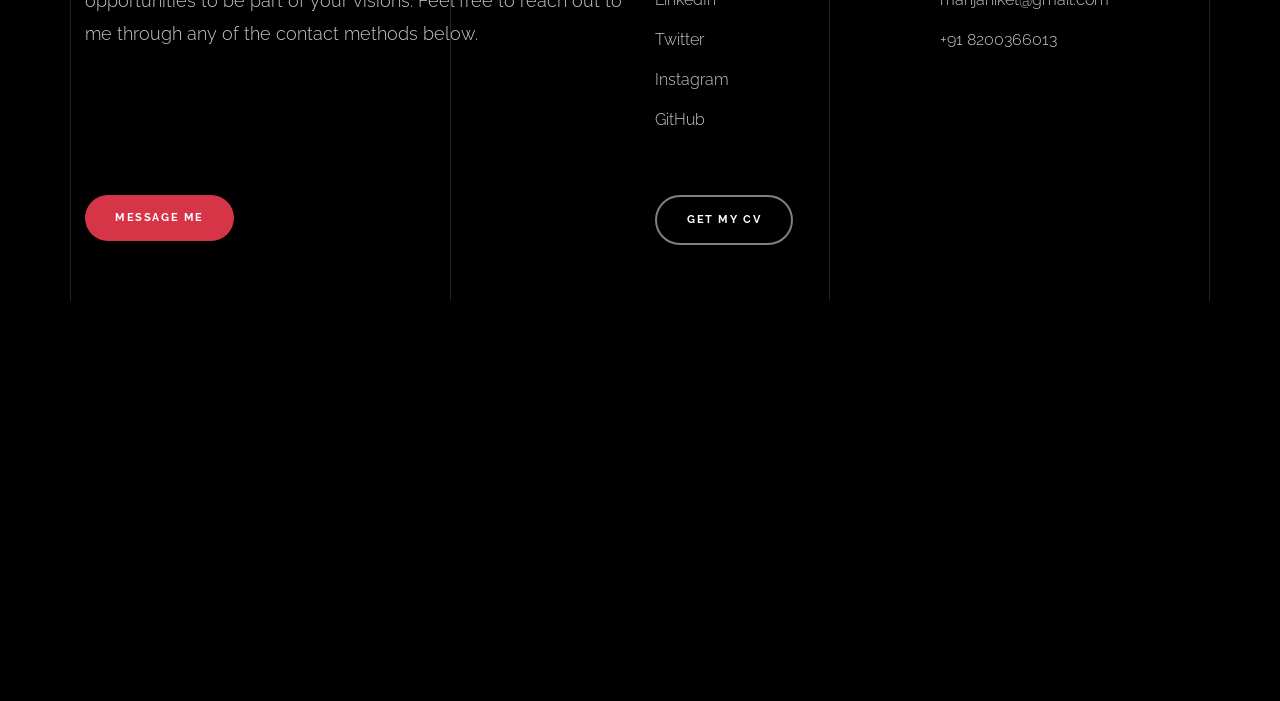
==== commit d4d0294f: "Updated the logo sliders and the skills * service sections......." ====
--- a/index.html
+++ b/index.html
@@ -1,120 +1,706 @@
-<!DOCTYPE html>
+<!doctype html>
 <html lang="en">
-<head>
-    <meta charset="UTF-8">
-    <meta name="viewport" content="width=device-width, initial-scale=1.0">
-    <title>Portfolio Site</title>
-    <link href="https://stackpath.bootstrapcdn.com/bootstrap/4.5.2/css/bootstrap.min.css" rel="stylesheet">
-    <link rel="stylesheet" href="styles.css">
-    <link rel="stylesheet" href="https://unpkg.com/swiper/swiper-bundle.min.css">
-</head>
-<body data-spy="scroll" data-target="#navbar" data-offset="70">
-    <!-- Navigation Bar -->
-    <nav id="navbar" class="navbar navbar-expand-lg navbar-light bg-light fixed-top">
-        <a class="navbar-brand" href="#">Brand</a>
-        <button class="navbar-toggler" type="button" data-toggle="collapse" data-target="#navbarNav" aria-controls="navbarNav" aria-expanded="false" aria-label="Toggle navigation">
-            <span class="navbar-toggler-icon"></span>
-        </button>
-        <div class="collapse navbar-collapse" id="navbarNav">
-            <ul class="navbar-nav ml-auto">
-                <li class="nav-item active">
-                    <a class="nav-link" href="#home">Home</a>
+  <head>
+    <title>Aniket &mdash; Portfolio</title>
+    <meta charset="utf-8">
+    <meta name="viewport" content="width=device-width, initial-scale=1, shrink-to-fit=no">
+
+    <meta name="description" content="">
+    <meta name="keywords" content="html, css, javascript, jquery">
+    <meta name="author" content="">
+
+    <link rel="stylesheet" href="css/vendor/icomoon/style.css">
+    <link rel="stylesheet" href="css/vendor/owl.carousel.min.css">
+    <link rel="stylesheet" href="css/vendor/animate.min.css">
+    <link rel="stylesheet" href="css/vendor/aos.css">
+    <link rel="stylesheet" href="css/vendor/bootstrap.min.css">
+    <link rel="stylesheet" href="css/vendor/jquery.fancybox.min.css">
+    
+
+    <!-- Theme Style -->
+    <link rel="stylesheet" href="css/style.css">
+
+  </head>
+  <body data-spy="scroll" data-target=".site-nav-target" data-offset="200" id="top">
+
+    <nav class="unslate_co--site-mobile-menu">
+      <div class="close-wrap d-flex">
+        <a href="#" class="d-flex ml-auto js-menu-toggle">
+          <span class="close-label">Close</span>
+          <div class="close-times">
+            <span class="bar1"></span>
+            <span class="bar2"></span>
+          </div>
+        </a>
+      </div>
+      <div class="site-mobile-inner"></div>
+    </nav>
+
+
+    <div class="unslate_co--site-wrap">
+
+      <div class="unslate_co--site-inner">
+
+        <div class="lines-wrap">
+          <div class="lines-inner">
+            <div class="lines"></div>
+          </div>
+        </div>
+        <!-- END lines -->
+      
+      <nav class="unslate_co--site-nav site-nav-target">
+
+        <div class="container">
+        
+          <div class="row align-items-center justify-content-between text-left">
+            <div class="col-md-5 text-right">
+              <ul class="site-nav-ul js-clone-nav text-left d-none d-lg-inline-block">
+                <li class="has-children">
+                  <a href="#home-section" class="nav-link">Home</a>
+                  <ul class="dropdown">
+                    <li>
+                      <a href="index.html">Hero Image BG</a>
+                    </li>
+                    <li>
+                      <a href="index-video.html">Video BG</a>
+                    </li>
+                    <li>
+                      <a href="index-hero-slider.html">Hero Slider</a>
+                    </li>
+                    <li>
+                      <a href="index-sidebar-menu.html">Sidebar Menu</a>
+                    </li>
+                    <li>
+                      <a href="index-right-menu.html">Right Menu</a>
+                    </li>
+                  </ul>
                 </li>
-                <li class="nav-item">
-                    <a class="nav-link" href="#about">About</a>
-                </li>
-                <li class="nav-item">
-                    <a class="nav-link" href="#portfolio">Portfolio</a>
-                </li>
-                <li class="nav-item">
-                    <a class="nav-link" href="#testimonials">Testimonials</a>
-                </li>
-                <li class="nav-item">
-                    <a class="nav-link" href="#contact">Contact</a>
-                </li>
+                
+                <li><a href="#about-section" class="nav-link">About</a></li>
+                <li><a href="#portfolio-section" class="nav-link">Portfolio</a></li>
+                <li><a href="#services-section" class="nav-link">Services</a></li>
+                
+              </ul>
+            </div>
+            <div class="site-logo pos-absolute">
+              <a href="index.html" class="unslate_co--site-logo">Aniket<span>.</span></a>
+            </div>
+            <div class="col-md-5 text-right text-lg-left">
+              <ul class="site-nav-ul js-clone-nav text-left d-none d-lg-inline-block">
+                <li><a href="#skills-section" class="nav-link">Skills</a></li>
+                <li><a href="#testimonial-section" class="nav-link">Testimonial</a></li>
+                <li><a href="#contact-section" class="nav-link">Contact</a></li>
+              </ul>
+
+              <ul class="site-nav-ul-none-onepage text-right d-inline-block d-lg-none">
+                <li><a href="#" class="js-menu-toggle">Menu</a></li>
+              </ul>
+
+            </div>
+          </div>
+        </div>
+
+      </nav>
+      <!-- END nav -->
+
+      <div class="cover-v1 jarallax" style="background-image: url('images/cover_bg_2.jpg');" id="home-section">
+        <div class="container">
+          <div class="row align-items-center">
+              
+            <div class="col-md-7 mx-auto text-center">
+              <h1 class="heading gsap-reveal-hero">Hello,</h1>
+              <h2 class="subheading gsap-reveal-hero">
+                <span class="subheading-line">I'm Aniket</span>
+                <span class="subheading-line">a DevSecOps Engineer</span>
+                <span class="subheading-line">based in Somewhere.</span>
+              </h2>
+            </div>
+
+          </div>
+        </div>
+
+
+        <a href="#about-section" class="mouse-wrap smoothscroll">
+          <span class="mouse">
+            <span class="scroll"></span>
+          </span>
+          <span class="mouse-label">Scroll</span>
+        </a>
+
+      </div>
+      <!-- END .cover-v1 -->
+
+      <div class="unslate_co--section" id="about-section">
+        <div class="container">
+          
+          <div class="section-heading-wrap text-center mb-5">
+            <h2 class="heading-h2 text-center divider"><span class="gsap-reveal">About Me</span></h2>
+            <span class="gsap-reveal">
+            <img src="images/divider.png" alt="divider" width="76">
+            </span>
+          </div>
+          
+
+          <div class="row mt-5 justify-content-between">
+            <div class="col-lg-7 mb-5 mb-lg-0">
+              <figure class="dotted-bg gsap-reveal-img ">
+                <img src="images/about_me_pic2.jpg" alt="Image" class="img-fluid">
+              </figure>
+            </div>
+            <div class="col-lg-4 pr-lg-5">
+              <h3 class="mb-4 heading-h3"><span class="gsap-reveal">Let's Build Secure & Resilient Systems Together</span></h3>
+              <p class="lead gsap-reveal">As a DevSecOps Engineer, I specialize in integrating security practices into the DevOps pipeline, ensuring that security is built into applications from the ground up.</p>
+              <p class="mb-4 gsap-reveal">With expertise in cloud security, automation, and continuous integration/deployment, I help organizations build and maintain secure, scalable, and resilient systems while maintaining high development velocity.</p>
+              <p class="gsap-reveal"><a href="Aniket_Sangohi_Resume.pdf" class="btn btn-outline-pill btn-custom-light" download>Download my CV</a></p>
+            </div>
+          </div>
+        </div>
+        
+      </div>
+
+      <div class="unslate_co--section">
+        <div class="container">
+          <div class="owl-carousel logo-slider" data-items="5" data-margin="30" data-loop="true" data-autoplay="true" data-autoplay-timeout="2000" data-smart-speed="1000" data-dots="false" data-nav="false" data-nav-speed="false" data-r-x-small="2" data-r-x-small-nav="false" data-r-x-small-dots="false" data-r-x-medium="3" data-r-x-medium-nav="false" data-r-x-medium-dots="false" data-r-small="4" data-r-small-nav="false" data-r-small-dots="false" data-r-medium="5" data-r-medium-nav="false" data-r-medium-dots="false">
+            <div class="logo-v1 gsap-reveal">
+              <img src="images/logos/aws-logo.png" alt="AWS" class="img-fluid">
+            </div>
+            <div class="logo-v1 gsap-reveal">
+              <img src="images/logos/azure-logo.png" alt="Azure" class="img-fluid">
+            </div>
+            <div class="logo-v1 gsap-reveal">
+              <img src="images/logos/kubernetes-logo.png" alt="Kubernetes" class="img-fluid">
+            </div>
+            <div class="logo-v1 gsap-reveal">
+              <img src="images/logos/docker-logo.png" alt="Docker" class="img-fluid">
+            </div>
+            <div class="logo-v1 gsap-reveal">
+              <img src="images/logos/terraform-logo.png" alt="Terraform" class="img-fluid">
+            </div>
+            <div class="logo-v1 gsap-reveal">
+              <img src="images/logos/jenkins-logo.png" alt="Jenkins" class="img-fluid">
+            </div>
+            <div class="logo-v1 gsap-reveal">
+              <img src="images/logos/ansible-logo.png" alt="Ansible" class="img-fluid">
+            </div>
+            <div class="logo-v1 gsap-reveal">
+              <img src="images/logos/prometheus-logo.png" alt="Prometheus" class="img-fluid">
+            </div>
+          </div>
+        </div>
+      </div>
+
+      <div class="unslate_co--section" id="portfolio-section">
+        <div class="container">
+          
+          
+          <div class="relative"><div class="loader-portfolio-wrap"><div class="loader-portfolio"></div></div> </div>
+          <div id="portfolio-single-holder"></div>
+
+          <div class="portfolio-wrapper">
+            <div class="section-heading-wrap text-center mb-5">
+              <h2 class="heading-h2 text-center divider"><span class="gsap-reveal">Portfolio</span></h2>
+              <span class="gsap-reveal"><img src="images/divider.png" alt="divider" width="76"></span>
+            </div>
+
+            <div class="d-flex align-items-center mb-4 gsap-reveal gsap-reveal-filter">
+              <!-- <a href="#" class="text-white js-filter d-inline-block d-lg-none">Filter</a>
+              
+              <div class="filter-wrap">
+                <div class="filter ml-auto" id="filters">
+                  <a href="#" class="active" data-filter="*">All</a>
+                  <a href="#" data-filter=".web">Web</a>
+                  <a href="#" data-filter=".branding">Branding</a>
+                  <a href="#" data-filter=".illustration">Illustration</a>
+                  <a href="#" data-filter=".packaging">Packaging</a>
+                </div>
+              </div> -->
+            </div>
+
+
+            
+            <div id="posts" class="row gutter-isotope-item">
+              <div class="item web branding col-sm-6 col-md-6 col-lg-4 isotope-mb-2">
+                <a href="portfolio-single-1.html" class="portfolio-item ajax-load-page isotope-item gsap-reveal-img" data-id="1">
+                    <div class="overlay">
+                      <span class="wrap-icon icon-link2"></span>
+                      <div class="portfolio-item-content">
+                        <h3>Shoe Rebranding</h3>
+                        <p>web, branding</p>
+                      </div>
+                    </div>
+                    <img src="images/work_1_md.jpg" class="lazyload  img-fluid" alt="Images" />
+                  </a>
+              </div>
+              <div class="item branding packaging illustration col-sm-6 col-md-6 col-lg-4 isotope-mb-2 ">
+                <a href="portfolio-single-3.html" class="portfolio-item ajax-load-page item-portrait isotope-item gsap-reveal-img" data-id="3">
+                    <div class="overlay">
+                      <span class="wrap-icon icon-link2"></span>
+                      <div class="portfolio-item-content">
+                        <h3>Reworking</h3>
+                        <p>branding, packaging, illustration</p>
+                      </div>
+                    </div>
+                    <img src="images/work_2_md.jpg" class="lazyload  img-fluid" alt="Images" />
+                  </a>
+              </div>
+
+              <div class="item branding packaging col-sm-6 col-md-6 col-lg-4 isotope-mb-2">
+                <a href="portfolio-single-4.html" class="portfolio-item isotope-item gsap-reveal-img ajax-load-page" data-id="4">
+                    <div class="overlay">
+                      <span class="wrap-icon icon-link2"></span>
+                      <div class="portfolio-item-content">
+                        <h3>Modern Building</h3>
+                        <p>branding, packaging</p>
+                      </div>
+                    </div>
+                    <img src="images/work_3_md.jpg" class="lazyload  img-fluid" alt="Images" />
+                  </a>
+              </div>
+
+              <div class="item web packaging col-sm-6 col-md-6 col-lg-4 isotope-mb-2">
+
+                <a href="images/work_4_full.jpg" class="portfolio-item isotope-item gsap-reveal-img" data-fancybox="gallery" data-caption="Watch">
+                    <div class="overlay">
+                      <span class="wrap-icon icon-photo2"></span>
+                      <div class="portfolio-item-content">
+                        <h3>Watch</h3>
+                        <p>web, packaging</p>
+                      </div>
+                    </div>
+                    <img src="images/work_4_full.jpg" class="lazyload  img-fluid" alt="Images" />
+                  </a>
+
+              </div>
+
+              <div class="item illustration packaging col-sm-6 col-md-6 col-lg-4 isotope-mb-2">
+                <a href="images/work_5_md.jpg" class="portfolio-item isotope-item gsap-reveal-img" data-fancybox="gallery" data-caption="Shoe Rebranding">
+                    <div class="overlay">
+                      <span class="wrap-icon icon-photo2"></span>
+                      <div class="portfolio-item-content">
+                        <h3>Shoe Rebranding</h3>
+                        <p>illustration, packaging</p>
+                      </div>
+                    </div>
+                    <img src="images/work_5_md.jpg" class="lazyload  img-fluid" alt="Images" />
+                  </a>
+              </div>
+
+              <div class="item web branding col-sm-6 col-md-6 col-lg-4 isotope-mb-2">
+                <a href="portfolio-single-2.html" class="portfolio-item ajax-load-page item-portrait isotope-item gsap-reveal-img" data-id="2">
+                    <div class="overlay">
+                      <span class="wrap-icon icon-link2"></span>
+                      <div class="portfolio-item-content">
+                        <h3>Reshape</h3>
+                        <p>web, branding</p>
+                      </div>
+                    </div>
+                    <img src="images/work_6_md.jpg" class="lazyload  img-fluid" alt="Images" />
+                  </a>
+              </div>
+
+              <div class="item branding packaging col-sm-6 col-md-6 col-lg-4 isotope-mb-2">
+                <a href="images/work_7_a_md.jpg" class="portfolio-item item-portrait isotope-item gsap-reveal-img " data-fancybox="gallery" data-caption="Modern Building">
+                    <div class="overlay">
+                      <span class="wrap-icon icon-photo2"></span>
+                      <div class="portfolio-item-content">
+                        <h3>Modern Building</h3>
+                        <p>branding, packaging</p>
+                      </div>
+                    </div>
+                    <img src="images/work_7_a_md.jpg" class="lazyload  img-fluid" alt="Images" />
+                  </a>
+              </div>
+
+              <div class="item web branding col-sm-6 col-md-6 col-lg-4 isotope-mb-2">
+                <a href="https://www.youtube.com/watch?v=mwtbEGNABWU" class="portfolio-item isotope-item gsap-reveal-img" data-fancybox="gallery" data-caption="Showreel 2019">
+                    <div class="overlay">
+                      <span class="wrap-icon icon-play_circle_filled"></span>
+                      <div class="portfolio-item-content">
+                        <h3>Showreel 2019</h3>
+                        <p>web, branding</p>
+                      </div>
+                    </div>
+                    <img src="images/work_8_md.jpg" class="lazyload  img-fluid" alt="Images" />
+                  </a>
+              </div>
+
+              <div class="item web illustration col-sm-6 col-md-6 col-lg-4 isotope-mb-2">
+                <a href="images/work_9_a_md.jpg" class="portfolio-item isotope-item gsap-reveal-img" data-fancybox="gallery" data-caption="Render Packaging">
+                    <div class="overlay">
+                      <span class="wrap-icon icon-photo2"></span>
+                      <div class="portfolio-item-content">
+                        <h3>Render Packaging</h3>
+                        <p>web, illustration</p>
+                      </div>
+                    </div>
+                    <img src="images/work_9_a_md.jpg" class="lazyload  img-fluid" alt="Images" />
+                  </a>
+              </div>
+
+            </div>
+            
+          </div>
+
+
+        </div>
+      </div>
+
+
+      <div class="unslate_co--section" id="services-section">
+        <div class="container">
+
+          <div class="section-heading-wrap text-center mb-5">
+            <h2 class="heading-h2 text-center divider"><span class="gsap-reveal">My Services</span></h2>
+            <span class="gsap-reveal"><img src="images/divider.png" alt="divider" width="76"></span>
+          </div>
+
+          <div class="row gutter-v3">
+            <div class="col-md-6 col-lg-4 mb-4">
+              <div class="feature-v1" data-aos="fade-up" data-aos-delay="0">
+                <div class="wrap-icon mb-3">
+                  <img src="images/svg/001-options.svg" alt="Image" width="45">
+                </div>
+                <h3>Security <br> Automation</h3>
+                <p>Implementing automated security testing, vulnerability scanning, and compliance checks throughout the CI/CD pipeline to ensure continuous security validation.</p>
+              </div> 
+            </div>
+            <div class="col-md-6 col-lg-4 mb-4">
+              <div class="feature-v1" data-aos="fade-up" data-aos-delay="100">
+                <div class="wrap-icon mb-3">
+                  <img src="images/svg/002-chat.svg" alt="Icon" width="45">
+                </div>
+                <h3>Cloud <br> Security</h3>
+                <p>Designing and implementing secure cloud infrastructure using Infrastructure as Code (IaC) with a focus on AWS, Azure, or GCP security best practices.</p>
+              </div> 
+            </div>
+            <div class="col-md-6 col-lg-4 mb-4">
+              <div class="feature-v1" data-aos="fade-up" data-aos-delay="200">
+                <div class="wrap-icon mb-3">
+                  <img src="images/svg/003-contact-book.svg" alt="Image" class="img-fluid" width="45">
+                </div>
+                <h3>Container <br> Security</h3>
+                <p>Implementing container security best practices, including image scanning, runtime protection, and secure orchestration using Kubernetes security features.</p>
+              </div> 
+            </div>
+
+            <div class="col-md-6 col-lg-4 mb-4">
+              <div class="feature-v1" data-aos="fade-up" data-aos-delay="0">
+                <div class="wrap-icon mb-3">
+                  <img src="images/svg/004-percentage.svg" alt="Image" width="45">
+                </div>
+                <h3>CI/CD <br> Pipeline Security</h3>
+                <p>Building secure CI/CD pipelines with automated security testing, code analysis, and compliance checks integrated into the development workflow.</p>
+              </div> 
+            </div>
+            <div class="col-md-6 col-lg-4 mb-4">
+              <div class="feature-v1" data-aos="fade-up" data-aos-delay="100">
+                <div class="wrap-icon mb-3">
+                  <img src="images/svg/006-goal.svg" alt="Image" width="45">
+                </div>
+                <h3>Security <br> Monitoring</h3>
+                <p>Implementing comprehensive security monitoring and logging solutions using tools like ELK Stack, Prometheus, and Grafana for real-time threat detection.</p>
+              </div> 
+            </div>
+            <div class="col-md-6 col-lg-4 mb-4">
+              <div class="feature-v1" data-aos="fade-up" data-aos-delay="200">
+                <div class="wrap-icon mb-3">
+                  <img src="images/svg/005-line-chart.svg" alt="Image" width="45">
+                </div>
+                <h3>Compliance <br> & Governance</h3>
+                <p>Ensuring compliance with security standards (ISO 27001, SOC 2, GDPR) through automated compliance checks and documentation in the development process.</p>
+              </div> 
+            </div>
+
+            <div class="col-md-6 col-lg-4 mb-4">
+              <div class="feature-v1" data-aos="fade-up" data-aos-delay="0">
+                <div class="wrap-icon mb-3">
+                  <img src="images/svg/001-options.svg" alt="Image" width="45">
+                </div>
+                <h3>VoIP <br> Services</h3>
+                <p>Designing and implementing secure VoIP solutions with focus on Asterisk, FreePBX, and SIP protocols, ensuring high availability and quality of service.</p>
+              </div> 
+            </div>
+            <div class="col-md-6 col-lg-4 mb-4">
+              <div class="feature-v1" data-aos="fade-up" data-aos-delay="100">
+                <div class="wrap-icon mb-3">
+                  <img src="images/svg/002-chat.svg" alt="Icon" width="45">
+                </div>
+                <h3>On-Prem <br> Infrastructure</h3>
+                <p>Setting up and maintaining secure on-premises infrastructure including servers, networking, storage solutions, and disaster recovery systems.</p>
+              </div> 
+            </div>
+            <div class="col-md-6 col-lg-4 mb-4">
+              <div class="feature-v1" data-aos="fade-up" data-aos-delay="200">
+                <div class="wrap-icon mb-3">
+                  <img src="images/svg/003-contact-book.svg" alt="Image" class="img-fluid" width="45">
+                </div>
+                <h3>Cloud <br> Optimization</h3>
+                <p>Optimizing cloud infrastructure following Well-Architected Framework principles for cost efficiency, performance, security, reliability, and operational excellence.</p>
+              </div> 
+            </div>
+          </div>
+        </div>
+      </div>
+
+      <div class="unslate_co--section section-counter" id="skills-section">
+        <div class="container">
+          <div class="section-heading-wrap text-center mb-5">
+            <h2 class="heading-h2 text-center divider"><span class="gsap-reveal">My Skills</span></h2>
+            <span class="gsap-reveal"><img src="images/divider.png" alt="divider" width="76"></span>
+          </div>
+
+          <div class="row gutter-v3">
+            <div class="col-md-6 col-lg-3 mb-4">
+              <div class="feature-v1" data-aos="fade-up" data-aos-delay="0">
+                <div class="wrap-icon mb-3">
+                  <img src="images/svg/001-options.svg" alt="Image" width="45">
+                </div>
+                <h3>Cloud <br> Security</h3>
+                <p>Expertise in implementing and managing cloud security solutions across AWS, Azure, and GCP platforms.</p>
+              </div> 
+            </div>
+            <div class="col-md-6 col-lg-3 mb-4">
+              <div class="feature-v1" data-aos="fade-up" data-aos-delay="100">
+                <div class="wrap-icon mb-3">
+                  <img src="images/svg/002-chat.svg" alt="Icon" width="45">
+                </div>
+                <h3>DevSecOps <br> Engineering</h3>
+                <p>Integrating security practices into DevOps pipelines and implementing automated security testing.</p>
+              </div> 
+            </div>
+            <div class="col-md-6 col-lg-3 mb-4">
+              <div class="feature-v1" data-aos="fade-up" data-aos-delay="200">
+                <div class="wrap-icon mb-3">
+                  <img src="images/svg/003-contact-book.svg" alt="Image" class="img-fluid" width="45">
+                </div>
+                <h3>Solution <br> Architecture</h3>
+                <p>Designing scalable and secure infrastructure solutions with focus on cloud migration and system architecture.</p>
+              </div> 
+            </div>
+            <div class="col-md-6 col-lg-3 mb-4">
+              <div class="feature-v1" data-aos="fade-up" data-aos-delay="300">
+                <div class="wrap-icon mb-3">
+                  <img src="images/svg/004-percentage.svg" alt="Image" width="45">
+                </div>
+                <h3>DevOps <br> Engineering</h3>
+                <p>Implementing CI/CD pipelines, infrastructure automation, and performance optimization solutions.</p>
+              </div> 
+            </div>
+
+            <div class="col-md-6 col-lg-3 mb-4">
+              <div class="feature-v1" data-aos="fade-up" data-aos-delay="0">
+                <div class="wrap-icon mb-3">
+                  <img src="images/svg/005-line-chart.svg" alt="Image" width="45">
+                </div>
+                <h3>Cloud & <br> Infrastructure</h3>
+                <p>Expert in Kubernetes, Docker, Terraform, and Ansible for infrastructure management and automation.</p>
+              </div> 
+            </div>
+            <div class="col-md-6 col-lg-3 mb-4">
+              <div class="feature-v1" data-aos="fade-up" data-aos-delay="100">
+                <div class="wrap-icon mb-3">
+                  <img src="images/svg/006-goal.svg" alt="Image" width="45">
+                </div>
+                <h3>Security & <br> Compliance</h3>
+                <p>Implementing security automation, vulnerability management, and compliance frameworks.</p>
+              </div> 
+            </div>
+            <div class="col-md-6 col-lg-3 mb-4">
+              <div class="feature-v1" data-aos="fade-up" data-aos-delay="200">
+                <div class="wrap-icon mb-3">
+                  <img src="images/svg/001-options.svg" alt="Image" width="45">
+                </div>
+                <h3>VoIP & <br> Communication</h3>
+                <p>Specialized in Asterisk, FreePBX, and SIP protocol implementation with security focus.</p>
+              </div> 
+            </div>
+            <div class="col-md-6 col-lg-3 mb-4">
+              <div class="feature-v1" data-aos="fade-up" data-aos-delay="300">
+                <div class="wrap-icon mb-3">
+                  <img src="images/svg/002-chat.svg" alt="Icon" width="45">
+                </div>
+                <h3>Tools & <br> Technologies</h3>
+                <p>Proficient in ELK Stack, Prometheus, Git, and Linux administration for system management.</p>
+              </div> 
+            </div>
+          </div>
+        </div>
+      </div>
+      <!-- END .counter -->
+
+      <div class="unslate_co--section" id="testimonial-section">
+        <div class="container">
+          <div class="section-heading-wrap text-center mb-5">
+            <h2 class="heading-h2 text-center divider"><span class="gsap-reveal">My Happy Clients</span></h2>
+            <span class="gsap-reveal"><img src="images/divider.png" alt="divider" width="76"></span>
+          </div>
+        </div>
+
+        <div class="owl-carousel testimonial-slider" data-aos="fade-up">
+          <div>
+            <div class="testimonial-v1">
+              <div class="testimonial-inner-bg">
+                <span class="quote">&ldquo;</span>
+                <blockquote>
+                  Far far away, behind the word mountains, far from the countries Vokalia and Consonantia, there live the blind texts. Separated they live in Bookmarksgrove right at the coast of the Semantics, a large language ocean. A small river named Duden flows by their place and supplies it with the necessary regelialia. It is a paradisematic country, in which roasted parts of sentences fly into your mouth.
+                </blockquote>
+              </div>
+              
+              <div class="testimonial-author-info">
+                <img src="images/person_man_1.jpg" alt="Image">
+                <h3>Eric Ingram</h3>
+                <span class="d-block position">Product Designer @facebook</span>
+              </div>
+
+            </div>
+          </div>
+          <div>
+            <div class="testimonial-v1">
+              <div class="testimonial-inner-bg">
+                <span class="quote">&ldquo;</span>
+                <blockquote>
+                  Far far away, behind the word mountains, far from the countries Vokalia and Consonantia, there live the blind texts. Separated they live in Bookmarksgrove right at the coast of the Semantics, a large language ocean. A small river named Duden flows by their place and supplies it with the necessary regelialia. It is a paradisematic country, in which roasted parts of sentences fly into your mouth.
+                </blockquote>
+              </div>
+              
+              <div class="testimonial-author-info">
+                <img src="images/person_man_2.jpg" alt="Image">
+                <h3>Ryan Mullins</h3>
+                <span class="d-block position">Product Designer @Shopify</span>
+              </div>
+
+            </div>
+          </div>
+          <div>
+            <div class="testimonial-v1">
+              <div class="testimonial-inner-bg">
+                <span class="quote">&ldquo;</span>
+                <blockquote>
+                  Far far away, behind the word mountains, far from the countries Vokalia and Consonantia, there live the blind texts. Separated they live in Bookmarksgrove right at the coast of the Semantics, a large language ocean. A small river named Duden flows by their place and supplies it with the necessary regelialia. It is a paradisematic country, in which roasted parts of sentences fly into your mouth.
+                </blockquote>
+              </div>
+              
+              <div class="testimonial-author-info">
+                <img src="images/person_woman_1.jpg" alt="Image">
+                <h3>Erica Miller</h3>
+                <span class="d-block position">Product Designer @Twitter</span>
+              </div>
+
+            </div>
+          </div>
+        </div>
+
+      </div>
+      <!-- END testimonial -->
+
+      <div class="unslate_co--section" id="contact-section">
+        <div class="container">
+          <div class="row">
+            <div class="col-md-12">
+              <div class="section-header text-center">
+                <h2 class="heading-h2">Get In Touch.</h2>
+                <span class="gsap-reveal"><img src="images/divider.png" alt="divider" width="76"></span>
+              </div>
+            </div>
+          </div>
+
+          <div class="row contact-content">
+            <div class="col-md-6">
+              <p class="attention-getter">
+                I'm always open to discussing new projects, creative ideas or opportunities to be part of your visions. Feel free to reach out to me through any of the contact methods below.
+              </p>
+            </div>
+
+            <div class="col-md-6">
+              <div class="row">
+                <div class="col-md-6">
+                  <h5>Follow Me</h5>
+                  <ul class="link-list">
+                    <li><a href="https://www.linkedin.com/in/your-profile" target="_blank">LinkedIn</a></li>
+                    <li><a href="https://twitter.com/your-handle" target="_blank">Twitter</a></li>
+                    <li><a href="https://instagram.com/your-handle" target="_blank">Instagram</a></li>
+                    <li><a href="https://github.com/your-username" target="_blank">GitHub</a></li>
+                  </ul>
+                </div>
+                <div class="col-md-6">
+                  <h5>Contact Me</h5>
+                  <ul class="link-list">
+                    <li><a href="mailto:manjaniket@gmail.com">manjaniket@gmail.com</a></li>
+                    <li><a href="tel:+918200366013">+91 8200366013</a></li>
+                  </ul>
+                </div>
+              </div>
+            </div>
+          </div>
+
+          <div class="row contact-buttons">
+            <div class="col-md-6">
+              <a href="mailto:manjaniket@gmail.com" class="btn btn-primary btn-large">Message Me</a>
+            </div>
+            <div class="col-md-6">
+              <a href="#" class="btn btn-outline btn-large">Get My CV</a>
+            </div>
+          </div>
+        </div>
+      </div>
+    </div>
+
+    <footer class="unslate_co--footer">
+      <div class="container">
+        <div class="row footer-bottom">
+          <div class="col-md-6">
+            <ul class="social-list">
+              <li>
+                <a href="https://www.linkedin.com/in/your-profile" target="_blank">
+                  <i class="icon-linkedin"></i>
+                  <span class="u-screen-reader-text">LinkedIn</span>
+                </a>
+              </li>
+              <li>
+                <a href="https://twitter.com/your-handle" target="_blank">
+                  <i class="icon-twitter"></i>
+                  <span class="u-screen-reader-text">Twitter</span>
+                </a>
+              </li>
+              <li>
+                <a href="https://instagram.com/your-handle" target="_blank">
+                  <i class="icon-instagram"></i>
+                  <span class="u-screen-reader-text">Instagram</span>
+                </a>
+              </li>
+              <li>
+                <a href="https://github.com/your-username" target="_blank">
+                  <i class="icon-github"></i>
+                  <span class="u-screen-reader-text">GitHub</span>
+                </a>
+              </li>
             </ul>
-        </div>
-    </nav>
-
-    <!-- Parallax Section -->
-    <section id="home" class="parallax">
-        <div class="container text-center">
-            <h1>Welcome to My Portfolio</h1>
-            <p>Clean and Minimal Design</p>
-        </div>
-    </section>
-
-    <!-- About Section -->
-    <section id="about" class="section">
-        <div class="container">
-            <h2>About Me</h2>
-            <p>Some information about me.</p>
-        </div>
-    </section>
-
-    <!-- Portfolio Swiper Section -->
-    <section id="portfolio" class="section">
-        <div class="container">
-            <h2>Portfolio</h2>
-            <!-- Slider main container -->
-            <div class="swiper-container">
-                <!-- Additional required wrapper -->
-                <div class="swiper-wrapper">
-                    <!-- Slides -->
-                    <div class="swiper-slide">
-                        <img src="http://marveltheme.com/tf/html/appai/appai/img/app-screenshots/10.jpg" alt="">
-                    </div>
-                    <div class="swiper-slide">
-                        <img src="http://marveltheme.com/tf/html/appai/appai/img/app-screenshots/11.jpg" alt="">
-                    </div>
-                    <div class="swiper-slide">
-                        <img src="http://marveltheme.com/tf/html/appai/appai/img/app-screenshots/12.jpg" alt="">
-                    </div>
-                </div>
-                <!-- If we need navigation buttons -->
-                <div class="swiper-button-prev"></div>
-                <div class="swiper-button-next"></div>
-            </div>
-        </div>
-    </section>
-
-    <!-- Testimonials Section -->
-    <section id="testimonials" class="parallax section">
-        <div class="container">
-            <h2>Testimonials</h2>
-            <ul class="cards">
-                <li class="card card--current">
-                    <h1>Comment Card 1</h1>
-                    <p>Lorem ipsum dolor sit amet, consectetur adipiscing elit...</p>
-                </li>
-                <li class="card">
-                    <h1>Comment Card 2</h1>
-                    <p>Vestibulum nunc massa, gravida quis porta nec...</p>
-                </li>
-                <li class="card">
-                    <h1>Comment Card 3</h1>
-                    <p>Donec nunc ligula, vulputate quis mollis eu...</p>
-                </li>
-                <li class="card">
-                    <h1>Comment Card 4</h1>
-                    <p>Donec nunc ligula, vulputate quis mollis eu...</p>
-                </li>
-            </ul>
-        </div>
-    </section>
-
-    <!-- Contact Section -->
-    <section id="contact" class="section">
-        <div class="container">
-            <h2>Contact</h2>
-            <p>Contact form or details here.</p>
-        </div>
-    </section>
-
-    <script src="https://code.jquery.com/jquery-3.5.1.slim.min.js"></script>
-    <script src="https://cdn.jsdelivr.net/npm/@popperjs/core@2.9.2/dist/umd/popper.min.js"></script>
-    <script src="https://stackpath.bootstrapcdn.com/bootstrap/4.5.2/js/bootstrap.min.js"></script>
-    <script src="https://unpkg.com/swiper/swiper-bundle.min.js"></script>
-    <script src="scripts.js"></script>
-</body>
-</html>
+          </div>
+          <div class="col-md-6">
+            <p class="copyright">
+              <span>© Copyright Aniket 2024</span>
+              <span>Design by <a href="#">Aniket</a></span>
+            </p>
+          </div>
+        </div>
+      </div>
+
+      <div class="go-top">
+        <a class="smoothscroll" title="Back to Top" href="#top">
+          <i class="icon-arrow-up"></i>
+        </a>
+        <span>Back To Top</span>
+      </div>
+    </footer>
+
+    <!-- Loader -->
+    <div id="unslate_co--overlayer"></div>
+    <div class="site-loader-wrap">
+      <div class="site-loader"></div>
+    </div>
+
+    <script src="js/scripts-dist.js"></script>
+    <script src="js/main.js"></script>
+
+  </body>
+</html>
--- a/css/vendor/icomoon/style.css
+++ b/css/vendor/icomoon/style.css
@@ -0,0 +1,4919 @@
+@font-face {
+  font-family: 'icomoon';
+  src:  url('fonts/icomoon.eot?10si43');
+  src:  url('fonts/icomoon.eot?10si43#iefix') format('embedded-opentype'),
+    url('fonts/icomoon.ttf?10si43') format('truetype'),
+    url('fonts/icomoon.woff?10si43') format('woff'),
+    url('fonts/icomoon.svg?10si43#icomoon') format('svg');
+  font-weight: normal;
+  font-style: normal;
+}
+
+[class^="icon-"], [class*=" icon-"] {
+  /* use !important to prevent issues with browser extensions that change fonts */
+  font-family: 'icomoon' !important;
+  speak: none;
+  font-style: normal;
+  font-weight: normal;
+  font-variant: normal;
+  text-transform: none;
+  line-height: 1;
+
+  /* Better Font Rendering =========== */
+  -webkit-font-smoothing: antialiased;
+  -moz-osx-font-smoothing: grayscale;
+}
+
+.icon-asterisk:before {
+  content: "\f069";
+}
+.icon-plus:before {
+  content: "\f067";
+}
+.icon-question:before {
+  content: "\f128";
+}
+.icon-minus:before {
+  content: "\f068";
+}
+.icon-glass:before {
+  content: "\f000";
+}
+.icon-music:before {
+  content: "\f001";
+}
+.icon-search:before {
+  content: "\f002";
+}
+.icon-envelope-o:before {
+  content: "\f003";
+}
+.icon-heart:before {
+  content: "\f004";
+}
+.icon-star:before {
+  content: "\f005";
+}
+.icon-star-o:before {
+  content: "\f006";
+}
+.icon-user:before {
+  content: "\f007";
+}
+.icon-film:before {
+  content: "\f008";
+}
+.icon-th-large:before {
+  content: "\f009";
+}
+.icon-th:before {
+  content: "\f00a";
+}
+.icon-th-list:before {
+  content: "\f00b";
+}
+.icon-check:before {
+  content: "\f00c";
+}
+.icon-close:before {
+  content: "\f00d";
+}
+.icon-remove:before {
+  content: "\f00d";
+}
+.icon-times:before {
+  content: "\f00d";
+}
+.icon-search-plus:before {
+  content: "\f00e";
+}
+.icon-search-minus:before {
+  content: "\f010";
+}
+.icon-power-off:before {
+  content: "\f011";
+}
+.icon-signal:before {
+  content: "\f012";
+}
+.icon-cog:before {
+  content: "\f013";
+}
+.icon-gear:before {
+  content: "\f013";
+}
+.icon-trash-o:before {
+  content: "\f014";
+}
+.icon-home:before {
+  content: "\f015";
+}
+.icon-file-o:before {
+  content: "\f016";
+}
+.icon-clock-o:before {
+  content: "\f017";
+}
+.icon-road:before {
+  content: "\f018";
+}
+.icon-download:before {
+  content: "\f019";
+}
+.icon-arrow-circle-o-down:before {
+  content: "\f01a";
+}
+.icon-arrow-circle-o-up:before {
+  content: "\f01b";
+}
+.icon-inbox:before {
+  content: "\f01c";
+}
+.icon-play-circle-o:before {
+  content: "\f01d";
+}
+.icon-repeat:before {
+  content: "\f01e";
+}
+.icon-rotate-right:before {
+  content: "\f01e";
+}
+.icon-refresh:before {
+  content: "\f021";
+}
+.icon-list-alt:before {
+  content: "\f022";
+}
+.icon-lock:before {
+  content: "\f023";
+}
+.icon-flag:before {
+  content: "\f024";
+}
+.icon-headphones:before {
+  content: "\f025";
+}
+.icon-volume-off:before {
+  content: "\f026";
+}
+.icon-volume-down:before {
+  content: "\f027";
+}
+.icon-volume-up:before {
+  content: "\f028";
+}
+.icon-qrcode:before {
+  content: "\f029";
+}
+.icon-barcode:before {
+  content: "\f02a";
+}
+.icon-tag:before {
+  content: "\f02b";
+}
+.icon-tags:before {
+  content: "\f02c";
+}
+.icon-book:before {
+  content: "\f02d";
+}
+.icon-bookmark:before {
+  content: "\f02e";
+}
+.icon-print:before {
+  content: "\f02f";
+}
+.icon-camera:before {
+  content: "\f030";
+}
+.icon-font:before {
+  content: "\f031";
+}
+.icon-bold:before {
+  content: "\f032";
+}
+.icon-italic:before {
+  content: "\f033";
+}
+.icon-text-height:before {
+  content: "\f034";
+}
+.icon-text-width:before {
+  content: "\f035";
+}
+.icon-align-left:before {
+  content: "\f036";
+}
+.icon-align-center:before {
+  content: "\f037";
+}
+.icon-align-right:before {
+  content: "\f038";
+}
+.icon-align-justify:before {
+  content: "\f039";
+}
+.icon-list:before {
+  content: "\f03a";
+}
+.icon-dedent:before {
+  content: "\f03b";
+}
+.icon-outdent:before {
+  content: "\f03b";
+}
+.icon-indent:before {
+  content: "\f03c";
+}
+.icon-video-camera:before {
+  content: "\f03d";
+}
+.icon-image:before {
+  content: "\f03e";
+}
+.icon-photo:before {
+  content: "\f03e";
+}
+.icon-picture-o:before {
+  content: "\f03e";
+}
+.icon-pencil:before {
+  content: "\f040";
+}
+.icon-map-marker:before {
+  content: "\f041";
+}
+.icon-adjust:before {
+  content: "\f042";
+}
+.icon-tint:before {
+  content: "\f043";
+}
+.icon-edit:before {
+  content: "\f044";
+}
+.icon-pencil-square-o:before {
+  content: "\f044";
+}
+.icon-share-square-o:before {
+  content: "\f045";
+}
+.icon-check-square-o:before {
+  content: "\f046";
+}
+.icon-arrows:before {
+  content: "\f047";
+}
+.icon-step-backward:before {
+  content: "\f048";
+}
+.icon-fast-backward:before {
+  content: "\f049";
+}
+.icon-backward:before {
+  content: "\f04a";
+}
+.icon-play:before {
+  content: "\f04b";
+}
+.icon-pause:before {
+  content: "\f04c";
+}
+.icon-stop:before {
+  content: "\f04d";
+}
+.icon-forward:before {
+  content: "\f04e";
+}
+.icon-fast-forward:before {
+  content: "\f050";
+}
+.icon-step-forward:before {
+  content: "\f051";
+}
+.icon-eject:before {
+  content: "\f052";
+}
+.icon-chevron-left:before {
+  content: "\f053";
+}
+.icon-chevron-right:before {
+  content: "\f054";
+}
+.icon-plus-circle:before {
+  content: "\f055";
+}
+.icon-minus-circle:before {
+  content: "\f056";
+}
+.icon-times-circle:before {
+  content: "\f057";
+}
+.icon-check-circle:before {
+  content: "\f058";
+}
+.icon-question-circle:before {
+  content: "\f059";
+}
+.icon-info-circle:before {
+  content: "\f05a";
+}
+.icon-crosshairs:before {
+  content: "\f05b";
+}
+.icon-times-circle-o:before {
+  content: "\f05c";
+}
+.icon-check-circle-o:before {
+  content: "\f05d";
+}
+.icon-ban:before {
+  content: "\f05e";
+}
+.icon-arrow-left:before {
+  content: "\f060";
+}
+.icon-arrow-right:before {
+  content: "\f061";
+}
+.icon-arrow-up:before {
+  content: "\f062";
+}
+.icon-arrow-down:before {
+  content: "\f063";
+}
+.icon-mail-forward:before {
+  content: "\f064";
+}
+.icon-share:before {
+  content: "\f064";
+}
+.icon-expand:before {
+  content: "\f065";
+}
+.icon-compress:before {
+  content: "\f066";
+}
+.icon-exclamation-circle:before {
+  content: "\f06a";
+}
+.icon-gift:before {
+  content: "\f06b";
+}
+.icon-leaf:before {
+  content: "\f06c";
+}
+.icon-fire:before {
+  content: "\f06d";
+}
+.icon-eye:before {
+  content: "\f06e";
+}
+.icon-eye-slash:before {
+  content: "\f070";
+}
+.icon-exclamation-triangle:before {
+  content: "\f071";
+}
+.icon-warning:before {
+  content: "\f071";
+}
+.icon-plane:before {
+  content: "\f072";
+}
+.icon-calendar:before {
+  content: "\f073";
+}
+.icon-random:before {
+  content: "\f074";
+}
+.icon-comment:before {
+  content: "\f075";
+}
+.icon-magnet:before {
+  content: "\f076";
+}
+.icon-chevron-up:before {
+  content: "\f077";
+}
+.icon-chevron-down:before {
+  content: "\f078";
+}
+.icon-retweet:before {
+  content: "\f079";
+}
+.icon-shopping-cart:before {
+  content: "\f07a";
+}
+.icon-folder:before {
+  content: "\f07b";
+}
+.icon-folder-open:before {
+  content: "\f07c";
+}
+.icon-arrows-v:before {
+  content: "\f07d";
+}
+.icon-arrows-h:before {
+  content: "\f07e";
+}
+.icon-bar-chart:before {
+  content: "\f080";
+}
+.icon-bar-chart-o:before {
+  content: "\f080";
+}
+.icon-twitter-square:before {
+  content: "\f081";
+}
+.icon-facebook-square:before {
+  content: "\f082";
+}
+.icon-camera-retro:before {
+  content: "\f083";
+}
+.icon-key:before {
+  content: "\f084";
+}
+.icon-cogs:before {
+  content: "\f085";
+}
+.icon-gears:before {
+  content: "\f085";
+}
+.icon-comments:before {
+  content: "\f086";
+}
+.icon-thumbs-o-up:before {
+  content: "\f087";
+}
+.icon-thumbs-o-down:before {
+  content: "\f088";
+}
+.icon-star-half:before {
+  content: "\f089";
+}
+.icon-heart-o:before {
+  content: "\f08a";
+}
+.icon-sign-out:before {
+  content: "\f08b";
+}
+.icon-linkedin-square:before {
+  content: "\f08c";
+}
+.icon-thumb-tack:before {
+  content: "\f08d";
+}
+.icon-external-link:before {
+  content: "\f08e";
+}
+.icon-sign-in:before {
+  content: "\f090";
+}
+.icon-trophy:before {
+  content: "\f091";
+}
+.icon-github-square:before {
+  content: "\f092";
+}
+.icon-upload:before {
+  content: "\f093";
+}
+.icon-lemon-o:before {
+  content: "\f094";
+}
+.icon-phone:before {
+  content: "\f095";
+}
+.icon-square-o:before {
+  content: "\f096";
+}
+.icon-bookmark-o:before {
+  content: "\f097";
+}
+.icon-phone-square:before {
+  content: "\f098";
+}
+.icon-twitter:before {
+  content: "\f099";
+}
+.icon-facebook:before {
+  content: "\f09a";
+}
+.icon-facebook-f:before {
+  content: "\f09a";
+}
+.icon-github:before {
+  content: "\f09b";
+}
+.icon-unlock:before {
+  content: "\f09c";
+}
+.icon-credit-card:before {
+  content: "\f09d";
+}
+.icon-feed:before {
+  content: "\f09e";
+}
+.icon-rss:before {
+  content: "\f09e";
+}
+.icon-hdd-o:before {
+  content: "\f0a0";
+}
+.icon-bullhorn:before {
+  content: "\f0a1";
+}
+.icon-bell-o:before {
+  content: "\f0a2";
+}
+.icon-certificate:before {
+  content: "\f0a3";
+}
+.icon-hand-o-right:before {
+  content: "\f0a4";
+}
+.icon-hand-o-left:before {
+  content: "\f0a5";
+}
+.icon-hand-o-up:before {
+  content: "\f0a6";
+}
+.icon-hand-o-down:before {
+  content: "\f0a7";
+}
+.icon-arrow-circle-left:before {
+  content: "\f0a8";
+}
+.icon-arrow-circle-right:before {
+  content: "\f0a9";
+}
+.icon-arrow-circle-up:before {
+  content: "\f0aa";
+}
+.icon-arrow-circle-down:before {
+  content: "\f0ab";
+}
+.icon-globe:before {
+  content: "\f0ac";
+}
+.icon-wrench:before {
+  content: "\f0ad";
+}
+.icon-tasks:before {
+  content: "\f0ae";
+}
+.icon-filter:before {
+  content: "\f0b0";
+}
+.icon-briefcase:before {
+  content: "\f0b1";
+}
+.icon-arrows-alt:before {
+  content: "\f0b2";
+}
+.icon-group:before {
+  content: "\f0c0";
+}
+.icon-users:before {
+  content: "\f0c0";
+}
+.icon-chain:before {
+  content: "\f0c1";
+}
+.icon-link:before {
+  content: "\f0c1";
+}
+.icon-cloud:before {
+  content: "\f0c2";
+}
+.icon-flask:before {
+  content: "\f0c3";
+}
+.icon-cut:before {
+  content: "\f0c4";
+}
+.icon-scissors:before {
+  content: "\f0c4";
+}
+.icon-copy:before {
+  content: "\f0c5";
+}
+.icon-files-o:before {
+  content: "\f0c5";
+}
+.icon-paperclip:before {
+  content: "\f0c6";
+}
+.icon-floppy-o:before {
+  content: "\f0c7";
+}
+.icon-save:before {
+  content: "\f0c7";
+}
+.icon-square:before {
+  content: "\f0c8";
+}
+.icon-bars:before {
+  content: "\f0c9";
+}
+.icon-navicon:before {
+  content: "\f0c9";
+}
+.icon-reorder:before {
+  content: "\f0c9";
+}
+.icon-list-ul:before {
+  content: "\f0ca";
+}
+.icon-list-ol:before {
+  content: "\f0cb";
+}
+.icon-strikethrough:before {
+  content: "\f0cc";
+}
+.icon-underline:before {
+  content: "\f0cd";
+}
+.icon-table:before {
+  content: "\f0ce";
+}
+.icon-magic:before {
+  content: "\f0d0";
+}
+.icon-truck:before {
+  content: "\f0d1";
+}
+.icon-pinterest:before {
+  content: "\f0d2";
+}
+.icon-pinterest-square:before {
+  content: "\f0d3";
+}
+.icon-google-plus-square:before {
+  content: "\f0d4";
+}
+.icon-google-plus:before {
+  content: "\f0d5";
+}
+.icon-money:before {
+  content: "\f0d6";
+}
+.icon-caret-down:before {
+  content: "\f0d7";
+}
+.icon-caret-up:before {
+  content: "\f0d8";
+}
+.icon-caret-left:before {
+  content: "\f0d9";
+}
+.icon-caret-right:before {
+  content: "\f0da";
+}
+.icon-columns:before {
+  content: "\f0db";
+}
+.icon-sort:before {
+  content: "\f0dc";
+}
+.icon-unsorted:before {
+  content: "\f0dc";
+}
+.icon-sort-desc:before {
+  content: "\f0dd";
+}
+.icon-sort-down:before {
+  content: "\f0dd";
+}
+.icon-sort-asc:before {
+  content: "\f0de";
+}
+.icon-sort-up:before {
+  content: "\f0de";
+}
+.icon-envelope:before {
+  content: "\f0e0";
+}
+.icon-linkedin:before {
+  content: "\f0e1";
+}
+.icon-rotate-left:before {
+  content: "\f0e2";
+}
+.icon-undo:before {
+  content: "\f0e2";
+}
+.icon-gavel:before {
+  content: "\f0e3";
+}
+.icon-legal:before {
+  content: "\f0e3";
+}
+.icon-dashboard:before {
+  content: "\f0e4";
+}
+.icon-tachometer:before {
+  content: "\f0e4";
+}
+.icon-comment-o:before {
+  content: "\f0e5";
+}
+.icon-comments-o:before {
+  content: "\f0e6";
+}
+.icon-bolt:before {
+  content: "\f0e7";
+}
+.icon-flash:before {
+  content: "\f0e7";
+}
+.icon-sitemap:before {
+  content: "\f0e8";
+}
+.icon-umbrella:before {
+  content: "\f0e9";
+}
+.icon-clipboard:before {
+  content: "\f0ea";
+}
+.icon-paste:before {
+  content: "\f0ea";
+}
+.icon-lightbulb-o:before {
+  content: "\f0eb";
+}
+.icon-exchange:before {
+  content: "\f0ec";
+}
+.icon-cloud-download:before {
+  content: "\f0ed";
+}
+.icon-cloud-upload:before {
+  content: "\f0ee";
+}
+.icon-user-md:before {
+  content: "\f0f0";
+}
+.icon-stethoscope:before {
+  content: "\f0f1";
+}
+.icon-suitcase:before {
+  content: "\f0f2";
+}
+.icon-bell:before {
+  content: "\f0f3";
+}
+.icon-coffee:before {
+  content: "\f0f4";
+}
+.icon-cutlery:before {
+  content: "\f0f5";
+}
+.icon-file-text-o:before {
+  content: "\f0f6";
+}
+.icon-building-o:before {
+  content: "\f0f7";
+}
+.icon-hospital-o:before {
+  content: "\f0f8";
+}
+.icon-ambulance:before {
+  content: "\f0f9";
+}
+.icon-medkit:before {
+  content: "\f0fa";
+}
+.icon-fighter-jet:before {
+  content: "\f0fb";
+}
+.icon-beer:before {
+  content: "\f0fc";
+}
+.icon-h-square:before {
+  content: "\f0fd";
+}
+.icon-plus-square:before {
+  content: "\f0fe";
+}
+.icon-angle-double-left:before {
+  content: "\f100";
+}
+.icon-angle-double-right:before {
+  content: "\f101";
+}
+.icon-angle-double-up:before {
+  content: "\f102";
+}
+.icon-angle-double-down:before {
+  content: "\f103";
+}
+.icon-angle-left:before {
+  content: "\f104";
+}
+.icon-angle-right:before {
+  content: "\f105";
+}
+.icon-angle-up:before {
+  content: "\f106";
+}
+.icon-angle-down:before {
+  content: "\f107";
+}
+.icon-desktop:before {
+  content: "\f108";
+}
+.icon-laptop:before {
+  content: "\f109";
+}
+.icon-tablet:before {
+  content: "\f10a";
+}
+.icon-mobile:before {
+  content: "\f10b";
+}
+.icon-mobile-phone:before {
+  content: "\f10b";
+}
+.icon-circle-o:before {
+  content: "\f10c";
+}
+.icon-quote-left:before {
+  content: "\f10d";
+}
+.icon-quote-right:before {
+  content: "\f10e";
+}
+.icon-spinner:before {
+  content: "\f110";
+}
+.icon-circle:before {
+  content: "\f111";
+}
+.icon-mail-reply:before {
+  content: "\f112";
+}
+.icon-reply:before {
+  content: "\f112";
+}
+.icon-github-alt:before {
+  content: "\f113";
+}
+.icon-folder-o:before {
+  content: "\f114";
+}
+.icon-folder-open-o:before {
+  content: "\f115";
+}
+.icon-smile-o:before {
+  content: "\f118";
+}
+.icon-frown-o:before {
+  content: "\f119";
+}
+.icon-meh-o:before {
+  content: "\f11a";
+}
+.icon-gamepad:before {
+  content: "\f11b";
+}
+.icon-keyboard-o:before {
+  content: "\f11c";
+}
+.icon-flag-o:before {
+  content: "\f11d";
+}
+.icon-flag-checkered:before {
+  content: "\f11e";
+}
+.icon-terminal:before {
+  content: "\f120";
+}
+.icon-code:before {
+  content: "\f121";
+}
+.icon-mail-reply-all:before {
+  content: "\f122";
+}
+.icon-reply-all:before {
+  content: "\f122";
+}
+.icon-star-half-empty:before {
+  content: "\f123";
+}
+.icon-star-half-full:before {
+  content: "\f123";
+}
+.icon-star-half-o:before {
+  content: "\f123";
+}
+.icon-location-arrow:before {
+  content: "\f124";
+}
+.icon-crop:before {
+  content: "\f125";
+}
+.icon-code-fork:before {
+  content: "\f126";
+}
+.icon-chain-broken:before {
+  content: "\f127";
+}
+.icon-unlink:before {
+  content: "\f127";
+}
+.icon-info:before {
+  content: "\f129";
+}
+.icon-exclamation:before {
+  content: "\f12a";
+}
+.icon-superscript:before {
+  content: "\f12b";
+}
+.icon-subscript:before {
+  content: "\f12c";
+}
+.icon-eraser:before {
+  content: "\f12d";
+}
+.icon-puzzle-piece:before {
+  content: "\f12e";
+}
+.icon-microphone:before {
+  content: "\f130";
+}
+.icon-microphone-slash:before {
+  content: "\f131";
+}
+.icon-shield:before {
+  content: "\f132";
+}
+.icon-calendar-o:before {
+  content: "\f133";
+}
+.icon-fire-extinguisher:before {
+  content: "\f134";
+}
+.icon-rocket:before {
+  content: "\f135";
+}
+.icon-maxcdn:before {
+  content: "\f136";
+}
+.icon-chevron-circle-left:before {
+  content: "\f137";
+}
+.icon-chevron-circle-right:before {
+  content: "\f138";
+}
+.icon-chevron-circle-up:before {
+  content: "\f139";
+}
+.icon-chevron-circle-down:before {
+  content: "\f13a";
+}
+.icon-html5:before {
+  content: "\f13b";
+}
+.icon-css3:before {
+  content: "\f13c";
+}
+.icon-anchor:before {
+  content: "\f13d";
+}
+.icon-unlock-alt:before {
+  content: "\f13e";
+}
+.icon-bullseye:before {
+  content: "\f140";
+}
+.icon-ellipsis-h:before {
+  content: "\f141";
+}
+.icon-ellipsis-v:before {
+  content: "\f142";
+}
+.icon-rss-square:before {
+  content: "\f143";
+}
+.icon-play-circle:before {
+  content: "\f144";
+}
+.icon-ticket:before {
+  content: "\f145";
+}
+.icon-minus-square:before {
+  content: "\f146";
+}
+.icon-minus-square-o:before {
+  content: "\f147";
+}
+.icon-level-up:before {
+  content: "\f148";
+}
+.icon-level-down:before {
+  content: "\f149";
+}
+.icon-check-square:before {
+  content: "\f14a";
+}
+.icon-pencil-square:before {
+  content: "\f14b";
+}
+.icon-external-link-square:before {
+  content: "\f14c";
+}
+.icon-share-square:before {
+  content: "\f14d";
+}
+.icon-compass:before {
+  content: "\f14e";
+}
+.icon-caret-square-o-down:before {
+  content: "\f150";
+}
+.icon-toggle-down:before {
+  content: "\f150";
+}
+.icon-caret-square-o-up:before {
+  content: "\f151";
+}
+.icon-toggle-up:before {
+  content: "\f151";
+}
+.icon-caret-square-o-right:before {
+  content: "\f152";
+}
+.icon-toggle-right:before {
+  content: "\f152";
+}
+.icon-eur:before {
+  content: "\f153";
+}
+.icon-euro:before {
+  content: "\f153";
+}
+.icon-gbp:before {
+  content: "\f154";
+}
+.icon-dollar:before {
+  content: "\f155";
+}
+.icon-usd:before {
+  content: "\f155";
+}
+.icon-inr:before {
+  content: "\f156";
+}
+.icon-rupee:before {
+  content: "\f156";
+}
+.icon-cny:before {
+  content: "\f157";
+}
+.icon-jpy:before {
+  content: "\f157";
+}
+.icon-rmb:before {
+  content: "\f157";
+}
+.icon-yen:before {
+  content: "\f157";
+}
+.icon-rouble:before {
+  content: "\f158";
+}
+.icon-rub:before {
+  content: "\f158";
+}
+.icon-ruble:before {
+  content: "\f158";
+}
+.icon-krw:before {
+  content: "\f159";
+}
+.icon-won:before {
+  content: "\f159";
+}
+.icon-bitcoin:before {
+  content: "\f15a";
+}
+.icon-btc:before {
+  content: "\f15a";
+}
+.icon-file:before {
+  content: "\f15b";
+}
+.icon-file-text:before {
+  content: "\f15c";
+}
+.icon-sort-alpha-asc:before {
+  content: "\f15d";
+}
+.icon-sort-alpha-desc:before {
+  content: "\f15e";
+}
+.icon-sort-amount-asc:before {
+  content: "\f160";
+}
+.icon-sort-amount-desc:before {
+  content: "\f161";
+}
+.icon-sort-numeric-asc:before {
+  content: "\f162";
+}
+.icon-sort-numeric-desc:before {
+  content: "\f163";
+}
+.icon-thumbs-up:before {
+  content: "\f164";
+}
+.icon-thumbs-down:before {
+  content: "\f165";
+}
+.icon-youtube-square:before {
+  content: "\f166";
+}
+.icon-youtube:before {
+  content: "\f167";
+}
+.icon-xing:before {
+  content: "\f168";
+}
+.icon-xing-square:before {
+  content: "\f169";
+}
+.icon-youtube-play:before {
+  content: "\f16a";
+}
+.icon-dropbox:before {
+  content: "\f16b";
+}
+.icon-stack-overflow:before {
+  content: "\f16c";
+}
+.icon-instagram:before {
+  content: "\f16d";
+}
+.icon-flickr:before {
+  content: "\f16e";
+}
+.icon-adn:before {
+  content: "\f170";
+}
+.icon-bitbucket:before {
+  content: "\f171";
+}
+.icon-bitbucket-square:before {
+  content: "\f172";
+}
+.icon-tumblr:before {
+  content: "\f173";
+}
+.icon-tumblr-square:before {
+  content: "\f174";
+}
+.icon-long-arrow-down:before {
+  content: "\f175";
+}
+.icon-long-arrow-up:before {
+  content: "\f176";
+}
+.icon-long-arrow-left:before {
+  content: "\f177";
+}
+.icon-long-arrow-right:before {
+  content: "\f178";
+}
+.icon-apple:before {
+  content: "\f179";
+}
+.icon-windows:before {
+  content: "\f17a";
+}
+.icon-android:before {
+  content: "\f17b";
+}
+.icon-linux:before {
+  content: "\f17c";
+}
+.icon-dribbble:before {
+  content: "\f17d";
+}
+.icon-skype:before {
+  content: "\f17e";
+}
+.icon-foursquare:before {
+  content: "\f180";
+}
+.icon-trello:before {
+  content: "\f181";
+}
+.icon-female:before {
+  content: "\f182";
+}
+.icon-male:before {
+  content: "\f183";
+}
+.icon-gittip:before {
+  content: "\f184";
+}
+.icon-gratipay:before {
+  content: "\f184";
+}
+.icon-sun-o:before {
+  content: "\f185";
+}
+.icon-moon-o:before {
+  content: "\f186";
+}
+.icon-archive:before {
+  content: "\f187";
+}
+.icon-bug:before {
+  content: "\f188";
+}
+.icon-vk:before {
+  content: "\f189";
+}
+.icon-weibo:before {
+  content: "\f18a";
+}
+.icon-renren:before {
+  content: "\f18b";
+}
+.icon-pagelines:before {
+  content: "\f18c";
+}
+.icon-stack-exchange:before {
+  content: "\f18d";
+}
+.icon-arrow-circle-o-right:before {
+  content: "\f18e";
+}
+.icon-arrow-circle-o-left:before {
+  content: "\f190";
+}
+.icon-caret-square-o-left:before {
+  content: "\f191";
+}
+.icon-toggle-left:before {
+  content: "\f191";
+}
+.icon-dot-circle-o:before {
+  content: "\f192";
+}
+.icon-wheelchair:before {
+  content: "\f193";
+}
+.icon-vimeo-square:before {
+  content: "\f194";
+}
+.icon-try:before {
+  content: "\f195";
+}
+.icon-turkish-lira:before {
+  content: "\f195";
+}
+.icon-plus-square-o:before {
+  content: "\f196";
+}
+.icon-space-shuttle:before {
+  content: "\f197";
+}
+.icon-slack:before {
+  content: "\f198";
+}
+.icon-envelope-square:before {
+  content: "\f199";
+}
+.icon-wordpress:before {
+  content: "\f19a";
+}
+.icon-openid:before {
+  content: "\f19b";
+}
+.icon-bank:before {
+  content: "\f19c";
+}
+.icon-institution:before {
+  content: "\f19c";
+}
+.icon-university:before {
+  content: "\f19c";
+}
+.icon-graduation-cap:before {
+  content: "\f19d";
+}
+.icon-mortar-board:before {
+  content: "\f19d";
+}
+.icon-yahoo:before {
+  content: "\f19e";
+}
+.icon-google:before {
+  content: "\f1a0";
+}
+.icon-reddit:before {
+  content: "\f1a1";
+}
+.icon-reddit-square:before {
+  content: "\f1a2";
+}
+.icon-stumbleupon-circle:before {
+  content: "\f1a3";
+}
+.icon-stumbleupon:before {
+  content: "\f1a4";
+}
+.icon-delicious:before {
+  content: "\f1a5";
+}
+.icon-digg:before {
+  content: "\f1a6";
+}
+.icon-pied-piper-pp:before {
+  content: "\f1a7";
+}
+.icon-pied-piper-alt:before {
+  content: "\f1a8";
+}
+.icon-drupal:before {
+  content: "\f1a9";
+}
+.icon-joomla:before {
+  content: "\f1aa";
+}
+.icon-language:before {
+  content: "\f1ab";
+}
+.icon-fax:before {
+  content: "\f1ac";
+}
+.icon-building:before {
+  content: "\f1ad";
+}
+.icon-child:before {
+  content: "\f1ae";
+}
+.icon-paw:before {
+  content: "\f1b0";
+}
+.icon-spoon:before {
+  content: "\f1b1";
+}
+.icon-cube:before {
+  content: "\f1b2";
+}
+.icon-cubes:before {
+  content: "\f1b3";
+}
+.icon-behance:before {
+  content: "\f1b4";
+}
+.icon-behance-square:before {
+  content: "\f1b5";
+}
+.icon-steam:before {
+  content: "\f1b6";
+}
+.icon-steam-square:before {
+  content: "\f1b7";
+}
+.icon-recycle:before {
+  content: "\f1b8";
+}
+.icon-automobile:before {
+  content: "\f1b9";
+}
+.icon-car:before {
+  content: "\f1b9";
+}
+.icon-cab:before {
+  content: "\f1ba";
+}
+.icon-taxi:before {
+  content: "\f1ba";
+}
+.icon-tree:before {
+  content: "\f1bb";
+}
+.icon-spotify:before {
+  content: "\f1bc";
+}
+.icon-deviantart:before {
+  content: "\f1bd";
+}
+.icon-soundcloud:before {
+  content: "\f1be";
+}
+.icon-database:before {
+  content: "\f1c0";
+}
+.icon-file-pdf-o:before {
+  content: "\f1c1";
+}
+.icon-file-word-o:before {
+  content: "\f1c2";
+}
+.icon-file-excel-o:before {
+  content: "\f1c3";
+}
+.icon-file-powerpoint-o:before {
+  content: "\f1c4";
+}
+.icon-file-image-o:before {
+  content: "\f1c5";
+}
+.icon-file-photo-o:before {
+  content: "\f1c5";
+}
+.icon-file-picture-o:before {
+  content: "\f1c5";
+}
+.icon-file-archive-o:before {
+  content: "\f1c6";
+}
+.icon-file-zip-o:before {
+  content: "\f1c6";
+}
+.icon-file-audio-o:before {
+  content: "\f1c7";
+}
+.icon-file-sound-o:before {
+  content: "\f1c7";
+}
+.icon-file-movie-o:before {
+  content: "\f1c8";
+}
+.icon-file-video-o:before {
+  content: "\f1c8";
+}
+.icon-file-code-o:before {
+  content: "\f1c9";
+}
+.icon-vine:before {
+  content: "\f1ca";
+}
+.icon-codepen:before {
+  content: "\f1cb";
+}
+.icon-jsfiddle:before {
+  content: "\f1cc";
+}
+.icon-life-bouy:before {
+  content: "\f1cd";
+}
+.icon-life-buoy:before {
+  content: "\f1cd";
+}
+.icon-life-ring:before {
+  content: "\f1cd";
+}
+.icon-life-saver:before {
+  content: "\f1cd";
+}
+.icon-support:before {
+  content: "\f1cd";
+}
+.icon-circle-o-notch:before {
+  content: "\f1ce";
+}
+.icon-ra:before {
+  content: "\f1d0";
+}
+.icon-rebel:before {
+  content: "\f1d0";
+}
+.icon-resistance:before {
+  content: "\f1d0";
+}
+.icon-empire:before {
+  content: "\f1d1";
+}
+.icon-ge:before {
+  content: "\f1d1";
+}
+.icon-git-square:before {
+  content: "\f1d2";
+}
+.icon-git:before {
+  content: "\f1d3";
+}
+.icon-hacker-news:before {
+  content: "\f1d4";
+}
+.icon-y-combinator-square:before {
+  content: "\f1d4";
+}
+.icon-yc-square:before {
+  content: "\f1d4";
+}
+.icon-tencent-weibo:before {
+  content: "\f1d5";
+}
+.icon-qq:before {
+  content: "\f1d6";
+}
+.icon-wechat:before {
+  content: "\f1d7";
+}
+.icon-weixin:before {
+  content: "\f1d7";
+}
+.icon-paper-plane:before {
+  content: "\f1d8";
+}
+.icon-send:before {
+  content: "\f1d8";
+}
+.icon-paper-plane-o:before {
+  content: "\f1d9";
+}
+.icon-send-o:before {
+  content: "\f1d9";
+}
+.icon-history:before {
+  content: "\f1da";
+}
+.icon-circle-thin:before {
+  content: "\f1db";
+}
+.icon-header:before {
+  content: "\f1dc";
+}
+.icon-paragraph:before {
+  content: "\f1dd";
+}
+.icon-sliders:before {
+  content: "\f1de";
+}
+.icon-share-alt:before {
+  content: "\f1e0";
+}
+.icon-share-alt-square:before {
+  content: "\f1e1";
+}
+.icon-bomb:before {
+  content: "\f1e2";
+}
+.icon-futbol-o:before {
+  content: "\f1e3";
+}
+.icon-soccer-ball-o:before {
+  content: "\f1e3";
+}
+.icon-tty:before {
+  content: "\f1e4";
+}
+.icon-binoculars:before {
+  content: "\f1e5";
+}
+.icon-plug:before {
+  content: "\f1e6";
+}
+.icon-slideshare:before {
+  content: "\f1e7";
+}
+.icon-twitch:before {
+  content: "\f1e8";
+}
+.icon-yelp:before {
+  content: "\f1e9";
+}
+.icon-newspaper-o:before {
+  content: "\f1ea";
+}
+.icon-wifi:before {
+  content: "\f1eb";
+}
+.icon-calculator:before {
+  content: "\f1ec";
+}
+.icon-paypal:before {
+  content: "\f1ed";
+}
+.icon-google-wallet:before {
+  content: "\f1ee";
+}
+.icon-cc-visa:before {
+  content: "\f1f0";
+}
+.icon-cc-mastercard:before {
+  content: "\f1f1";
+}
+.icon-cc-discover:before {
+  content: "\f1f2";
+}
+.icon-cc-amex:before {
+  content: "\f1f3";
+}
+.icon-cc-paypal:before {
+  content: "\f1f4";
+}
+.icon-cc-stripe:before {
+  content: "\f1f5";
+}
+.icon-bell-slash:before {
+  content: "\f1f6";
+}
+.icon-bell-slash-o:before {
+  content: "\f1f7";
+}
+.icon-trash:before {
+  content: "\f1f8";
+}
+.icon-copyright:before {
+  content: "\f1f9";
+}
+.icon-at:before {
+  content: "\f1fa";
+}
+.icon-eyedropper:before {
+  content: "\f1fb";
+}
+.icon-paint-brush:before {
+  content: "\f1fc";
+}
+.icon-birthday-cake:before {
+  content: "\f1fd";
+}
+.icon-area-chart:before {
+  content: "\f1fe";
+}
+.icon-pie-chart:before {
+  content: "\f200";
+}
+.icon-line-chart:before {
+  content: "\f201";
+}
+.icon-lastfm:before {
+  content: "\f202";
+}
+.icon-lastfm-square:before {
+  content: "\f203";
+}
+.icon-toggle-off:before {
+  content: "\f204";
+}
+.icon-toggle-on:before {
+  content: "\f205";
+}
+.icon-bicycle:before {
+  content: "\f206";
+}
+.icon-bus:before {
+  content: "\f207";
+}
+.icon-ioxhost:before {
+  content: "\f208";
+}
+.icon-angellist:before {
+  content: "\f209";
+}
+.icon-cc:before {
+  content: "\f20a";
+}
+.icon-ils:before {
+  content: "\f20b";
+}
+.icon-shekel:before {
+  content: "\f20b";
+}
+.icon-sheqel:before {
+  content: "\f20b";
+}
+.icon-meanpath:before {
+  content: "\f20c";
+}
+.icon-buysellads:before {
+  content: "\f20d";
+}
+.icon-connectdevelop:before {
+  content: "\f20e";
+}
+.icon-dashcube:before {
+  content: "\f210";
+}
+.icon-forumbee:before {
+  content: "\f211";
+}
+.icon-leanpub:before {
+  content: "\f212";
+}
+.icon-sellsy:before {
+  content: "\f213";
+}
+.icon-shirtsinbulk:before {
+  content: "\f214";
+}
+.icon-simplybuilt:before {
+  content: "\f215";
+}
+.icon-skyatlas:before {
+  content: "\f216";
+}
+.icon-cart-plus:before {
+  content: "\f217";
+}
+.icon-cart-arrow-down:before {
+  content: "\f218";
+}
+.icon-diamond:before {
+  content: "\f219";
+}
+.icon-ship:before {
+  content: "\f21a";
+}
+.icon-user-secret:before {
+  content: "\f21b";
+}
+.icon-motorcycle:before {
+  content: "\f21c";
+}
+.icon-street-view:before {
+  content: "\f21d";
+}
+.icon-heartbeat:before {
+  content: "\f21e";
+}
+.icon-venus:before {
+  content: "\f221";
+}
+.icon-mars:before {
+  content: "\f222";
+}
+.icon-mercury:before {
+  content: "\f223";
+}
+.icon-intersex:before {
+  content: "\f224";
+}
+.icon-transgender:before {
+  content: "\f224";
+}
+.icon-transgender-alt:before {
+  content: "\f225";
+}
+.icon-venus-double:before {
+  content: "\f226";
+}
+.icon-mars-double:before {
+  content: "\f227";
+}
+.icon-venus-mars:before {
+  content: "\f228";
+}
+.icon-mars-stroke:before {
+  content: "\f229";
+}
+.icon-mars-stroke-v:before {
+  content: "\f22a";
+}
+.icon-mars-stroke-h:before {
+  content: "\f22b";
+}
+.icon-neuter:before {
+  content: "\f22c";
+}
+.icon-genderless:before {
+  content: "\f22d";
+}
+.icon-facebook-official:before {
+  content: "\f230";
+}
+.icon-pinterest-p:before {
+  content: "\f231";
+}
+.icon-whatsapp:before {
+  content: "\f232";
+}
+.icon-server:before {
+  content: "\f233";
+}
+.icon-user-plus:before {
+  content: "\f234";
+}
+.icon-user-times:before {
+  content: "\f235";
+}
+.icon-bed:before {
+  content: "\f236";
+}
+.icon-hotel:before {
+  content: "\f236";
+}
+.icon-viacoin:before {
+  content: "\f237";
+}
+.icon-train:before {
+  content: "\f238";
+}
+.icon-subway:before {
+  content: "\f239";
+}
+.icon-medium:before {
+  content: "\f23a";
+}
+.icon-y-combinator:before {
+  content: "\f23b";
+}
+.icon-yc:before {
+  content: "\f23b";
+}
+.icon-optin-monster:before {
+  content: "\f23c";
+}
+.icon-opencart:before {
+  content: "\f23d";
+}
+.icon-expeditedssl:before {
+  content: "\f23e";
+}
+.icon-battery:before {
+  content: "\f240";
+}
+.icon-battery-4:before {
+  content: "\f240";
+}
+.icon-battery-full:before {
+  content: "\f240";
+}
+.icon-battery-3:before {
+  content: "\f241";
+}
+.icon-battery-three-quarters:before {
+  content: "\f241";
+}
+.icon-battery-2:before {
+  content: "\f242";
+}
+.icon-battery-half:before {
+  content: "\f242";
+}
+.icon-battery-1:before {
+  content: "\f243";
+}
+.icon-battery-quarter:before {
+  content: "\f243";
+}
+.icon-battery-0:before {
+  content: "\f244";
+}
+.icon-battery-empty:before {
+  content: "\f244";
+}
+.icon-mouse-pointer:before {
+  content: "\f245";
+}
+.icon-i-cursor:before {
+  content: "\f246";
+}
+.icon-object-group:before {
+  content: "\f247";
+}
+.icon-object-ungroup:before {
+  content: "\f248";
+}
+.icon-sticky-note:before {
+  content: "\f249";
+}
+.icon-sticky-note-o:before {
+  content: "\f24a";
+}
+.icon-cc-jcb:before {
+  content: "\f24b";
+}
+.icon-cc-diners-club:before {
+  content: "\f24c";
+}
+.icon-clone:before {
+  content: "\f24d";
+}
+.icon-balance-scale:before {
+  content: "\f24e";
+}
+.icon-hourglass-o:before {
+  content: "\f250";
+}
+.icon-hourglass-1:before {
+  content: "\f251";
+}
+.icon-hourglass-start:before {
+  content: "\f251";
+}
+.icon-hourglass-2:before {
+  content: "\f252";
+}
+.icon-hourglass-half:before {
+  content: "\f252";
+}
+.icon-hourglass-3:before {
+  content: "\f253";
+}
+.icon-hourglass-end:before {
+  content: "\f253";
+}
+.icon-hourglass:before {
+  content: "\f254";
+}
+.icon-hand-grab-o:before {
+  content: "\f255";
+}
+.icon-hand-rock-o:before {
+  content: "\f255";
+}
+.icon-hand-paper-o:before {
+  content: "\f256";
+}
+.icon-hand-stop-o:before {
+  content: "\f256";
+}
+.icon-hand-scissors-o:before {
+  content: "\f257";
+}
+.icon-hand-lizard-o:before {
+  content: "\f258";
+}
+.icon-hand-spock-o:before {
+  content: "\f259";
+}
+.icon-hand-pointer-o:before {
+  content: "\f25a";
+}
+.icon-hand-peace-o:before {
+  content: "\f25b";
+}
+.icon-trademark:before {
+  content: "\f25c";
+}
+.icon-registered:before {
+  content: "\f25d";
+}
+.icon-creative-commons:before {
+  content: "\f25e";
+}
+.icon-gg:before {
+  content: "\f260";
+}
+.icon-gg-circle:before {
+  content: "\f261";
+}
+.icon-tripadvisor:before {
+  content: "\f262";
+}
+.icon-odnoklassniki:before {
+  content: "\f263";
+}
+.icon-odnoklassniki-square:before {
+  content: "\f264";
+}
+.icon-get-pocket:before {
+  content: "\f265";
+}
+.icon-wikipedia-w:before {
+  content: "\f266";
+}
+.icon-safari:before {
+  content: "\f267";
+}
+.icon-chrome:before {
+  content: "\f268";
+}
+.icon-firefox:before {
+  content: "\f269";
+}
+.icon-opera:before {
+  content: "\f26a";
+}
+.icon-internet-explorer:before {
+  content: "\f26b";
+}
+.icon-television:before {
+  content: "\f26c";
+}
+.icon-tv:before {
+  content: "\f26c";
+}
+.icon-contao:before {
+  content: "\f26d";
+}
+.icon-500px:before {
+  content: "\f26e";
+}
+.icon-amazon:before {
+  content: "\f270";
+}
+.icon-calendar-plus-o:before {
+  content: "\f271";
+}
+.icon-calendar-minus-o:before {
+  content: "\f272";
+}
+.icon-calendar-times-o:before {
+  content: "\f273";
+}
+.icon-calendar-check-o:before {
+  content: "\f274";
+}
+.icon-industry:before {
+  content: "\f275";
+}
+.icon-map-pin:before {
+  content: "\f276";
+}
+.icon-map-signs:before {
+  content: "\f277";
+}
+.icon-map-o:before {
+  content: "\f278";
+}
+.icon-map:before {
+  content: "\f279";
+}
+.icon-commenting:before {
+  content: "\f27a";
+}
+.icon-commenting-o:before {
+  content: "\f27b";
+}
+.icon-houzz:before {
+  content: "\f27c";
+}
+.icon-vimeo:before {
+  content: "\f27d";
+}
+.icon-black-tie:before {
+  content: "\f27e";
+}
+.icon-fonticons:before {
+  content: "\f280";
+}
+.icon-reddit-alien:before {
+  content: "\f281";
+}
+.icon-edge:before {
+  content: "\f282";
+}
+.icon-credit-card-alt:before {
+  content: "\f283";
+}
+.icon-codiepie:before {
+  content: "\f284";
+}
+.icon-modx:before {
+  content: "\f285";
+}
+.icon-fort-awesome:before {
+  content: "\f286";
+}
+.icon-usb:before {
+  content: "\f287";
+}
+.icon-product-hunt:before {
+  content: "\f288";
+}
+.icon-mixcloud:before {
+  content: "\f289";
+}
+.icon-scribd:before {
+  content: "\f28a";
+}
+.icon-pause-circle:before {
+  content: "\f28b";
+}
+.icon-pause-circle-o:before {
+  content: "\f28c";
+}
+.icon-stop-circle:before {
+  content: "\f28d";
+}
+.icon-stop-circle-o:before {
+  content: "\f28e";
+}
+.icon-shopping-bag:before {
+  content: "\f290";
+}
+.icon-shopping-basket:before {
+  content: "\f291";
+}
+.icon-hashtag:before {
+  content: "\f292";
+}
+.icon-bluetooth:before {
+  content: "\f293";
+}
+.icon-bluetooth-b:before {
+  content: "\f294";
+}
+.icon-percent:before {
+  content: "\f295";
+}
+.icon-gitlab:before {
+  content: "\f296";
+}
+.icon-wpbeginner:before {
+  content: "\f297";
+}
+.icon-wpforms:before {
+  content: "\f298";
+}
+.icon-envira:before {
+  content: "\f299";
+}
+.icon-universal-access:before {
+  content: "\f29a";
+}
+.icon-wheelchair-alt:before {
+  content: "\f29b";
+}
+.icon-question-circle-o:before {
+  content: "\f29c";
+}
+.icon-blind:before {
+  content: "\f29d";
+}
+.icon-audio-description:before {
+  content: "\f29e";
+}
+.icon-volume-control-phone:before {
+  content: "\f2a0";
+}
+.icon-braille:before {
+  content: "\f2a1";
+}
+.icon-assistive-listening-systems:before {
+  content: "\f2a2";
+}
+.icon-american-sign-language-interpreting:before {
+  content: "\f2a3";
+}
+.icon-asl-interpreting:before {
+  content: "\f2a3";
+}
+.icon-deaf:before {
+  content: "\f2a4";
+}
+.icon-deafness:before {
+  content: "\f2a4";
+}
+.icon-hard-of-hearing:before {
+  content: "\f2a4";
+}
+.icon-glide:before {
+  content: "\f2a5";
+}
+.icon-glide-g:before {
+  content: "\f2a6";
+}
+.icon-sign-language:before {
+  content: "\f2a7";
+}
+.icon-signing:before {
+  content: "\f2a7";
+}
+.icon-low-vision:before {
+  content: "\f2a8";
+}
+.icon-viadeo:before {
+  content: "\f2a9";
+}
+.icon-viadeo-square:before {
+  content: "\f2aa";
+}
+.icon-snapchat:before {
+  content: "\f2ab";
+}
+.icon-snapchat-ghost:before {
+  content: "\f2ac";
+}
+.icon-snapchat-square:before {
+  content: "\f2ad";
+}
+.icon-pied-piper:before {
+  content: "\f2ae";
+}
+.icon-first-order:before {
+  content: "\f2b0";
+}
+.icon-yoast:before {
+  content: "\f2b1";
+}
+.icon-themeisle:before {
+  content: "\f2b2";
+}
+.icon-google-plus-circle:before {
+  content: "\f2b3";
+}
+.icon-google-plus-official:before {
+  content: "\f2b3";
+}
+.icon-fa:before {
+  content: "\f2b4";
+}
+.icon-font-awesome:before {
+  content: "\f2b4";
+}
+.icon-handshake-o:before {
+  content: "\f2b5";
+}
+.icon-envelope-open:before {
+  content: "\f2b6";
+}
+.icon-envelope-open-o:before {
+  content: "\f2b7";
+}
+.icon-linode:before {
+  content: "\f2b8";
+}
+.icon-address-book:before {
+  content: "\f2b9";
+}
+.icon-address-book-o:before {
+  content: "\f2ba";
+}
+.icon-address-card:before {
+  content: "\f2bb";
+}
+.icon-vcard:before {
+  content: "\f2bb";
+}
+.icon-address-card-o:before {
+  content: "\f2bc";
+}
+.icon-vcard-o:before {
+  content: "\f2bc";
+}
+.icon-user-circle:before {
+  content: "\f2bd";
+}
+.icon-user-circle-o:before {
+  content: "\f2be";
+}
+.icon-user-o:before {
+  content: "\f2c0";
+}
+.icon-id-badge:before {
+  content: "\f2c1";
+}
+.icon-drivers-license:before {
+  content: "\f2c2";
+}
+.icon-id-card:before {
+  content: "\f2c2";
+}
+.icon-drivers-license-o:before {
+  content: "\f2c3";
+}
+.icon-id-card-o:before {
+  content: "\f2c3";
+}
+.icon-quora:before {
+  content: "\f2c4";
+}
+.icon-free-code-camp:before {
+  content: "\f2c5";
+}
+.icon-telegram:before {
+  content: "\f2c6";
+}
+.icon-thermometer:before {
+  content: "\f2c7";
+}
+.icon-thermometer-4:before {
+  content: "\f2c7";
+}
+.icon-thermometer-full:before {
+  content: "\f2c7";
+}
+.icon-thermometer-3:before {
+  content: "\f2c8";
+}
+.icon-thermometer-three-quarters:before {
+  content: "\f2c8";
+}
+.icon-thermometer-2:before {
+  content: "\f2c9";
+}
+.icon-thermometer-half:before {
+  content: "\f2c9";
+}
+.icon-thermometer-1:before {
+  content: "\f2ca";
+}
+.icon-thermometer-quarter:before {
+  content: "\f2ca";
+}
+.icon-thermometer-0:before {
+  content: "\f2cb";
+}
+.icon-thermometer-empty:before {
+  content: "\f2cb";
+}
+.icon-shower:before {
+  content: "\f2cc";
+}
+.icon-bath:before {
+  content: "\f2cd";
+}
+.icon-bathtub:before {
+  content: "\f2cd";
+}
+.icon-s15:before {
+  content: "\f2cd";
+}
+.icon-podcast:before {
+  content: "\f2ce";
+}
+.icon-window-maximize:before {
+  content: "\f2d0";
+}
+.icon-window-minimize:before {
+  content: "\f2d1";
+}
+.icon-window-restore:before {
+  content: "\f2d2";
+}
+.icon-times-rectangle:before {
+  content: "\f2d3";
+}
+.icon-window-close:before {
+  content: "\f2d3";
+}
+.icon-times-rectangle-o:before {
+  content: "\f2d4";
+}
+.icon-window-close-o:before {
+  content: "\f2d4";
+}
+.icon-bandcamp:before {
+  content: "\f2d5";
+}
+.icon-grav:before {
+  content: "\f2d6";
+}
+.icon-etsy:before {
+  content: "\f2d7";
+}
+.icon-imdb:before {
+  content: "\f2d8";
+}
+.icon-ravelry:before {
+  content: "\f2d9";
+}
+.icon-eercast:before {
+  content: "\f2da";
+}
+.icon-microchip:before {
+  content: "\f2db";
+}
+.icon-snowflake-o:before {
+  content: "\f2dc";
+}
+.icon-superpowers:before {
+  content: "\f2dd";
+}
+.icon-wpexplorer:before {
+  content: "\f2de";
+}
+.icon-meetup:before {
+  content: "\f2e0";
+}
+.icon-3d_rotation:before {
+  content: "\e84d";
+}
+.icon-ac_unit:before {
+  content: "\eb3b";
+}
+.icon-alarm:before {
+  content: "\e855";
+}
+.icon-access_alarms:before {
+  content: "\e191";
+}
+.icon-schedule:before {
+  content: "\e8b5";
+}
+.icon-accessibility:before {
+  content: "\e84e";
+}
+.icon-accessible:before {
+  content: "\e914";
+}
+.icon-account_balance:before {
+  content: "\e84f";
+}
+.icon-account_balance_wallet:before {
+  content: "\e850";
+}
+.icon-account_box:before {
+  content: "\e851";
+}
+.icon-account_circle:before {
+  content: "\e853";
+}
+.icon-adb:before {
+  content: "\e60e";
+}
+.icon-add:before {
+  content: "\e145";
+}
+.icon-add_a_photo:before {
+  content: "\e439";
+}
+.icon-alarm_add:before {
+  content: "\e856";
+}
+.icon-add_alert:before {
+  content: "\e003";
+}
+.icon-add_box:before {
+  content: "\e146";
+}
+.icon-add_circle:before {
+  content: "\e147";
+}
+.icon-control_point:before {
+  content: "\e3ba";
+}
+.icon-add_location:before {
+  content: "\e567";
+}
+.icon-add_shopping_cart:before {
+  content: "\e854";
+}
+.icon-queue:before {
+  content: "\e03c";
+}
+.icon-add_to_queue:before {
+  content: "\e05c";
+}
+.icon-adjust2:before {
+  content: "\e39e";
+}
+.icon-airline_seat_flat:before {
+  content: "\e630";
+}
+.icon-airline_seat_flat_angled:before {
+  content: "\e631";
+}
+.icon-airline_seat_individual_suite:before {
+  content: "\e632";
+}
+.icon-airline_seat_legroom_extra:before {
+  content: "\e633";
+}
+.icon-airline_seat_legroom_normal:before {
+  content: "\e634";
+}
+.icon-airline_seat_legroom_reduced:before {
+  content: "\e635";
+}
+.icon-airline_seat_recline_extra:before {
+  content: "\e636";
+}
+.icon-airline_seat_recline_normal:before {
+  content: "\e637";
+}
+.icon-flight:before {
+  content: "\e539";
+}
+.icon-airplanemode_inactive:before {
+  content: "\e194";
+}
+.icon-airplay:before {
+  content: "\e055";
+}
+.icon-airport_shuttle:before {
+  content: "\eb3c";
+}
+.icon-alarm_off:before {
+  content: "\e857";
+}
+.icon-alarm_on:before {
+  content: "\e858";
+}
+.icon-album:before {
+  content: "\e019";
+}
+.icon-all_inclusive:before {
+  content: "\eb3d";
+}
+.icon-all_out:before {
+  content: "\e90b";
+}
+.icon-android2:before {
+  content: "\e859";
+}
+.icon-announcement:before {
+  content: "\e85a";
+}
+.icon-apps:before {
+  content: "\e5c3";
+}
+.icon-archive2:before {
+  content: "\e149";
+}
+.icon-arrow_back:before {
+  content: "\e5c4";
+}
+.icon-arrow_downward:before {
+  content: "\e5db";
+}
+.icon-arrow_drop_down:before {
+  content: "\e5c5";
+}
+.icon-arrow_drop_down_circle:before {
+  content: "\e5c6";
+}
+.icon-arrow_drop_up:before {
+  content: "\e5c7";
+}
+.icon-arrow_forward:before {
+  content: "\e5c8";
+}
+.icon-arrow_upward:before {
+  content: "\e5d8";
+}
+.icon-art_track:before {
+  content: "\e060";
+}
+.icon-aspect_ratio:before {
+  content: "\e85b";
+}
+.icon-poll:before {
+  content: "\e801";
+}
+.icon-assignment:before {
+  content: "\e85d";
+}
+.icon-assignment_ind:before {
+  content: "\e85e";
+}
+.icon-assignment_late:before {
+  content: "\e85f";
+}
+.icon-assignment_return:before {
+  content: "\e860";
+}
+.icon-assignment_returned:before {
+  content: "\e861";
+}
+.icon-assignment_turned_in:before {
+  content: "\e862";
+}
+.icon-assistant:before {
+  content: "\e39f";
+}
+.icon-flag2:before {
+  content: "\e153";
+}
+.icon-attach_file:before {
+  content: "\e226";
+}
+.icon-attach_money:before {
+  content: "\e227";
+}
+.icon-attachment:before {
+  content: "\e2bc";
+}
+.icon-audiotrack:before {
+  content: "\e3a1";
+}
+.icon-autorenew:before {
+  content: "\e863";
+}
+.icon-av_timer:before {
+  content: "\e01b";
+}
+.icon-backspace:before {
+  content: "\e14a";
+}
+.icon-cloud_upload:before {
+  content: "\e2c3";
+}
+.icon-battery_alert:before {
+  content: "\e19c";
+}
+.icon-battery_charging_full:before {
+  content: "\e1a3";
+}
+.icon-battery_std:before {
+  content: "\e1a5";
+}
+.icon-battery_unknown:before {
+  content: "\e1a6";
+}
+.icon-beach_access:before {
+  content: "\eb3e";
+}
+.icon-beenhere:before {
+  content: "\e52d";
+}
+.icon-block:before {
+  content: "\e14b";
+}
+.icon-bluetooth2:before {
+  content: "\e1a7";
+}
+.icon-bluetooth_searching:before {
+  content: "\e1aa";
+}
+.icon-bluetooth_connected:before {
+  content: "\e1a8";
+}
+.icon-bluetooth_disabled:before {
+  content: "\e1a9";
+}
+.icon-blur_circular:before {
+  content: "\e3a2";
+}
+.icon-blur_linear:before {
+  content: "\e3a3";
+}
+.icon-blur_off:before {
+  content: "\e3a4";
+}
+.icon-blur_on:before {
+  content: "\e3a5";
+}
+.icon-class:before {
+  content: "\e86e";
+}
+.icon-turned_in:before {
+  content: "\e8e6";
+}
+.icon-turned_in_not:before {
+  content: "\e8e7";
+}
+.icon-border_all:before {
+  content: "\e228";
+}
+.icon-border_bottom:before {
+  content: "\e229";
+}
+.icon-border_clear:before {
+  content: "\e22a";
+}
+.icon-border_color:before {
+  content: "\e22b";
+}
+.icon-border_horizontal:before {
+  content: "\e22c";
+}
+.icon-border_inner:before {
+  content: "\e22d";
+}
+.icon-border_left:before {
+  content: "\e22e";
+}
+.icon-border_outer:before {
+  content: "\e22f";
+}
+.icon-border_right:before {
+  content: "\e230";
+}
+.icon-border_style:before {
+  content: "\e231";
+}
+.icon-border_top:before {
+  content: "\e232";
+}
+.icon-border_vertical:before {
+  content: "\e233";
+}
+.icon-branding_watermark:before {
+  content: "\e06b";
+}
+.icon-brightness_1:before {
+  content: "\e3a6";
+}
+.icon-brightness_2:before {
+  content: "\e3a7";
+}
+.icon-brightness_3:before {
+  content: "\e3a8";
+}
+.icon-brightness_4:before {
+  content: "\e3a9";
+}
+.icon-brightness_low:before {
+  content: "\e1ad";
+}
+.icon-brightness_medium:before {
+  content: "\e1ae";
+}
+.icon-brightness_high:before {
+  content: "\e1ac";
+}
+.icon-brightness_auto:before {
+  content: "\e1ab";
+}
+.icon-broken_image:before {
+  content: "\e3ad";
+}
+.icon-brush:before {
+  content: "\e3ae";
+}
+.icon-bubble_chart:before {
+  content: "\e6dd";
+}
+.icon-bug_report:before {
+  content: "\e868";
+}
+.icon-build:before {
+  content: "\e869";
+}
+.icon-burst_mode:before {
+  content: "\e43c";
+}
+.icon-domain:before {
+  content: "\e7ee";
+}
+.icon-business_center:before {
+  content: "\eb3f";
+}
+.icon-cached:before {
+  content: "\e86a";
+}
+.icon-cake:before {
+  content: "\e7e9";
+}
+.icon-phone2:before {
+  content: "\e0cd";
+}
+.icon-call_end:before {
+  content: "\e0b1";
+}
+.icon-call_made:before {
+  content: "\e0b2";
+}
+.icon-merge_type:before {
+  content: "\e252";
+}
+.icon-call_missed:before {
+  content: "\e0b4";
+}
+.icon-call_missed_outgoing:before {
+  content: "\e0e4";
+}
+.icon-call_received:before {
+  content: "\e0b5";
+}
+.icon-call_split:before {
+  content: "\e0b6";
+}
+.icon-call_to_action:before {
+  content: "\e06c";
+}
+.icon-camera2:before {
+  content: "\e3af";
+}
+.icon-photo_camera:before {
+  content: "\e412";
+}
+.icon-camera_enhance:before {
+  content: "\e8fc";
+}
+.icon-camera_front:before {
+  content: "\e3b1";
+}
+.icon-camera_rear:before {
+  content: "\e3b2";
+}
+.icon-camera_roll:before {
+  content: "\e3b3";
+}
+.icon-cancel:before {
+  content: "\e5c9";
+}
+.icon-redeem:before {
+  content: "\e8b1";
+}
+.icon-card_membership:before {
+  content: "\e8f7";
+}
+.icon-card_travel:before {
+  content: "\e8f8";
+}
+.icon-casino:before {
+  content: "\eb40";
+}
+.icon-cast:before {
+  content: "\e307";
+}
+.icon-cast_connected:before {
+  content: "\e308";
+}
+.icon-center_focus_strong:before {
+  content: "\e3b4";
+}
+.icon-center_focus_weak:before {
+  content: "\e3b5";
+}
+.icon-change_history:before {
+  content: "\e86b";
+}
+.icon-chat:before {
+  content: "\e0b7";
+}
+.icon-chat_bubble:before {
+  content: "\e0ca";
+}
+.icon-chat_bubble_outline:before {
+  content: "\e0cb";
+}
+.icon-check2:before {
+  content: "\e5ca";
+}
+.icon-check_box:before {
+  content: "\e834";
+}
+.icon-check_box_outline_blank:before {
+  content: "\e835";
+}
+.icon-check_circle:before {
+  content: "\e86c";
+}
+.icon-navigate_before:before {
+  content: "\e408";
+}
+.icon-navigate_next:before {
+  content: "\e409";
+}
+.icon-child_care:before {
+  content: "\eb41";
+}
+.icon-child_friendly:before {
+  content: "\eb42";
+}
+.icon-chrome_reader_mode:before {
+  content: "\e86d";
+}
+.icon-close2:before {
+  content: "\e5cd";
+}
+.icon-clear_all:before {
+  content: "\e0b8";
+}
+.icon-closed_caption:before {
+  content: "\e01c";
+}
+.icon-wb_cloudy:before {
+  content: "\e42d";
+}
+.icon-cloud_circle:before {
+  content: "\e2be";
+}
+.icon-cloud_done:before {
+  content: "\e2bf";
+}
+.icon-cloud_download:before {
+  content: "\e2c0";
+}
+.icon-cloud_off:before {
+  content: "\e2c1";
+}
+.icon-cloud_queue:before {
+  content: "\e2c2";
+}
+.icon-code2:before {
+  content: "\e86f";
+}
+.icon-photo_library:before {
+  content: "\e413";
+}
+.icon-collections_bookmark:before {
+  content: "\e431";
+}
+.icon-palette:before {
+  content: "\e40a";
+}
+.icon-colorize:before {
+  content: "\e3b8";
+}
+.icon-comment2:before {
+  content: "\e0b9";
+}
+.icon-compare:before {
+  content: "\e3b9";
+}
+.icon-compare_arrows:before {
+  content: "\e915";
+}
+.icon-laptop2:before {
+  content: "\e31e";
+}
+.icon-confirmation_number:before {
+  content: "\e638";
+}
+.icon-contact_mail:before {
+  content: "\e0d0";
+}
+.icon-contact_phone:before {
+  content: "\e0cf";
+}
+.icon-contacts:before {
+  content: "\e0ba";
+}
+.icon-content_copy:before {
+  content: "\e14d";
+}
+.icon-content_cut:before {
+  content: "\e14e";
+}
+.icon-content_paste:before {
+  content: "\e14f";
+}
+.icon-control_point_duplicate:before {
+  content: "\e3bb";
+}
+.icon-copyright2:before {
+  content: "\e90c";
+}
+.icon-mode_edit:before {
+  content: "\e254";
+}
+.icon-create_new_folder:before {
+  content: "\e2cc";
+}
+.icon-payment:before {
+  content: "\e8a1";
+}
+.icon-crop2:before {
+  content: "\e3be";
+}
+.icon-crop_16_9:before {
+  content: "\e3bc";
+}
+.icon-crop_3_2:before {
+  content: "\e3bd";
+}
+.icon-crop_landscape:before {
+  content: "\e3c3";
+}
+.icon-crop_7_5:before {
+  content: "\e3c0";
+}
+.icon-crop_din:before {
+  content: "\e3c1";
+}
+.icon-crop_free:before {
+  content: "\e3c2";
+}
+.icon-crop_original:before {
+  content: "\e3c4";
+}
+.icon-crop_portrait:before {
+  content: "\e3c5";
+}
+.icon-crop_rotate:before {
+  content: "\e437";
+}
+.icon-crop_square:before {
+  content: "\e3c6";
+}
+.icon-dashboard2:before {
+  content: "\e871";
+}
+.icon-data_usage:before {
+  content: "\e1af";
+}
+.icon-date_range:before {
+  content: "\e916";
+}
+.icon-dehaze:before {
+  content: "\e3c7";
+}
+.icon-delete:before {
+  content: "\e872";
+}
+.icon-delete_forever:before {
+  content: "\e92b";
+}
+.icon-delete_sweep:before {
+  content: "\e16c";
+}
+.icon-description:before {
+  content: "\e873";
+}
+.icon-desktop_mac:before {
+  content: "\e30b";
+}
+.icon-desktop_windows:before {
+  content: "\e30c";
+}
+.icon-details:before {
+  content: "\e3c8";
+}
+.icon-developer_board:before {
+  content: "\e30d";
+}
+.icon-developer_mode:before {
+  content: "\e1b0";
+}
+.icon-device_hub:before {
+  content: "\e335";
+}
+.icon-phonelink:before {
+  content: "\e326";
+}
+.icon-devices_other:before {
+  content: "\e337";
+}
+.icon-dialer_sip:before {
+  content: "\e0bb";
+}
+.icon-dialpad:before {
+  content: "\e0bc";
+}
+.icon-directions:before {
+  content: "\e52e";
+}
+.icon-directions_bike:before {
+  content: "\e52f";
+}
+.icon-directions_boat:before {
+  content: "\e532";
+}
+.icon-directions_bus:before {
+  content: "\e530";
+}
+.icon-directions_car:before {
+  content: "\e531";
+}
+.icon-directions_railway:before {
+  content: "\e534";
+}
+.icon-directions_run:before {
+  content: "\e566";
+}
+.icon-directions_transit:before {
+  content: "\e535";
+}
+.icon-directions_walk:before {
+  content: "\e536";
+}
+.icon-disc_full:before {
+  content: "\e610";
+}
+.icon-dns:before {
+  content: "\e875";
+}
+.icon-not_interested:before {
+  content: "\e033";
+}
+.icon-do_not_disturb_alt:before {
+  content: "\e611";
+}
+.icon-do_not_disturb_off:before {
+  content: "\e643";
+}
+.icon-remove_circle:before {
+  content: "\e15c";
+}
+.icon-dock:before {
+  content: "\e30e";
+}
+.icon-done:before {
+  content: "\e876";
+}
+.icon-done_all:before {
+  content: "\e877";
+}
+.icon-donut_large:before {
+  content: "\e917";
+}
+.icon-donut_small:before {
+  content: "\e918";
+}
+.icon-drafts:before {
+  content: "\e151";
+}
+.icon-drag_handle:before {
+  content: "\e25d";
+}
+.icon-time_to_leave:before {
+  content: "\e62c";
+}
+.icon-dvr:before {
+  content: "\e1b2";
+}
+.icon-edit_location:before {
+  content: "\e568";
+}
+.icon-eject2:before {
+  content: "\e8fb";
+}
+.icon-markunread:before {
+  content: "\e159";
+}
+.icon-enhanced_encryption:before {
+  content: "\e63f";
+}
+.icon-equalizer:before {
+  content: "\e01d";
+}
+.icon-error:before {
+  content: "\e000";
+}
+.icon-error_outline:before {
+  content: "\e001";
+}
+.icon-euro_symbol:before {
+  content: "\e926";
+}
+.icon-ev_station:before {
+  content: "\e56d";
+}
+.icon-insert_invitation:before {
+  content: "\e24f";
+}
+.icon-event_available:before {
+  content: "\e614";
+}
+.icon-event_busy:before {
+  content: "\e615";
+}
+.icon-event_note:before {
+  content: "\e616";
+}
+.icon-event_seat:before {
+  content: "\e903";
+}
+.icon-exit_to_app:before {
+  content: "\e879";
+}
+.icon-expand_less:before {
+  content: "\e5ce";
+}
+.icon-expand_more:before {
+  content: "\e5cf";
+}
+.icon-explicit:before {
+  content: "\e01e";
+}
+.icon-explore:before {
+  content: "\e87a";
+}
+.icon-exposure:before {
+  content: "\e3ca";
+}
+.icon-exposure_neg_1:before {
+  content: "\e3cb";
+}
+.icon-exposure_neg_2:before {
+  content: "\e3cc";
+}
+.icon-exposure_plus_1:before {
+  content: "\e3cd";
+}
+.icon-exposure_plus_2:before {
+  content: "\e3ce";
+}
+.icon-exposure_zero:before {
+  content: "\e3cf";
+}
+.icon-extension:before {
+  content: "\e87b";
+}
+.icon-face:before {
+  content: "\e87c";
+}
+.icon-fast_forward:before {
+  content: "\e01f";
+}
+.icon-fast_rewind:before {
+  content: "\e020";
+}
+.icon-favorite:before {
+  content: "\e87d";
+}
+.icon-favorite_border:before {
+  content: "\e87e";
+}
+.icon-featured_play_list:before {
+  content: "\e06d";
+}
+.icon-featured_video:before {
+  content: "\e06e";
+}
+.icon-sms_failed:before {
+  content: "\e626";
+}
+.icon-fiber_dvr:before {
+  content: "\e05d";
+}
+.icon-fiber_manual_record:before {
+  content: "\e061";
+}
+.icon-fiber_new:before {
+  content: "\e05e";
+}
+.icon-fiber_pin:before {
+  content: "\e06a";
+}
+.icon-fiber_smart_record:before {
+  content: "\e062";
+}
+.icon-get_app:before {
+  content: "\e884";
+}
+.icon-file_upload:before {
+  content: "\e2c6";
+}
+.icon-filter2:before {
+  content: "\e3d3";
+}
+.icon-filter_1:before {
+  content: "\e3d0";
+}
+.icon-filter_2:before {
+  content: "\e3d1";
+}
+.icon-filter_3:before {
+  content: "\e3d2";
+}
+.icon-filter_4:before {
+  content: "\e3d4";
+}
+.icon-filter_5:before {
+  content: "\e3d5";
+}
+.icon-filter_6:before {
+  content: "\e3d6";
+}
+.icon-filter_7:before {
+  content: "\e3d7";
+}
+.icon-filter_8:before {
+  content: "\e3d8";
+}
+.icon-filter_9:before {
+  content: "\e3d9";
+}
+.icon-filter_9_plus:before {
+  content: "\e3da";
+}
+.icon-filter_b_and_w:before {
+  content: "\e3db";
+}
+.icon-filter_center_focus:before {
+  content: "\e3dc";
+}
+.icon-filter_drama:before {
+  content: "\e3dd";
+}
+.icon-filter_frames:before {
+  content: "\e3de";
+}
+.icon-terrain:before {
+  content: "\e564";
+}
+.icon-filter_list:before {
+  content: "\e152";
+}
+.icon-filter_none:before {
+  content: "\e3e0";
+}
+.icon-filter_tilt_shift:before {
+  content: "\e3e2";
+}
+.icon-filter_vintage:before {
+  content: "\e3e3";
+}
+.icon-find_in_page:before {
+  content: "\e880";
+}
+.icon-find_replace:before {
+  content: "\e881";
+}
+.icon-fingerprint:before {
+  content: "\e90d";
+}
+.icon-first_page:before {
+  content: "\e5dc";
+}
+.icon-fitness_center:before {
+  content: "\eb43";
+}
+.icon-flare:before {
+  content: "\e3e4";
+}
+.icon-flash_auto:before {
+  content: "\e3e5";
+}
+.icon-flash_off:before {
+  content: "\e3e6";
+}
+.icon-flash_on:before {
+  content: "\e3e7";
+}
+.icon-flight_land:before {
+  content: "\e904";
+}
+.icon-flight_takeoff:before {
+  content: "\e905";
+}
+.icon-flip:before {
+  content: "\e3e8";
+}
+.icon-flip_to_back:before {
+  content: "\e882";
+}
+.icon-flip_to_front:before {
+  content: "\e883";
+}
+.icon-folder2:before {
+  content: "\e2c7";
+}
+.icon-folder_open:before {
+  content: "\e2c8";
+}
+.icon-folder_shared:before {
+  content: "\e2c9";
+}
+.icon-folder_special:before {
+  content: "\e617";
+}
+.icon-font_download:before {
+  content: "\e167";
+}
+.icon-format_align_center:before {
+  content: "\e234";
+}
+.icon-format_align_justify:before {
+  content: "\e235";
+}
+.icon-format_align_left:before {
+  content: "\e236";
+}
+.icon-format_align_right:before {
+  content: "\e237";
+}
+.icon-format_bold:before {
+  content: "\e238";
+}
+.icon-format_clear:before {
+  content: "\e239";
+}
+.icon-format_color_fill:before {
+  content: "\e23a";
+}
+.icon-format_color_reset:before {
+  content: "\e23b";
+}
+.icon-format_color_text:before {
+  content: "\e23c";
+}
+.icon-format_indent_decrease:before {
+  content: "\e23d";
+}
+.icon-format_indent_increase:before {
+  content: "\e23e";
+}
+.icon-format_italic:before {
+  content: "\e23f";
+}
+.icon-format_line_spacing:before {
+  content: "\e240";
+}
+.icon-format_list_bulleted:before {
+  content: "\e241";
+}
+.icon-format_list_numbered:before {
+  content: "\e242";
+}
+.icon-format_paint:before {
+  content: "\e243";
+}
+.icon-format_quote:before {
+  content: "\e244";
+}
+.icon-format_shapes:before {
+  content: "\e25e";
+}
+.icon-format_size:before {
+  content: "\e245";
+}
+.icon-format_strikethrough:before {
+  content: "\e246";
+}
+.icon-format_textdirection_l_to_r:before {
+  content: "\e247";
+}
+.icon-format_textdirection_r_to_l:before {
+  content: "\e248";
+}
+.icon-format_underlined:before {
+  content: "\e249";
+}
+.icon-question_answer:before {
+  content: "\e8af";
+}
+.icon-forward2:before {
+  content: "\e154";
+}
+.icon-forward_10:before {
+  content: "\e056";
+}
+.icon-forward_30:before {
+  content: "\e057";
+}
+.icon-forward_5:before {
+  content: "\e058";
+}
+.icon-free_breakfast:before {
+  content: "\eb44";
+}
+.icon-fullscreen:before {
+  content: "\e5d0";
+}
+.icon-fullscreen_exit:before {
+  content: "\e5d1";
+}
+.icon-functions:before {
+  content: "\e24a";
+}
+.icon-g_translate:before {
+  content: "\e927";
+}
+.icon-games:before {
+  content: "\e021";
+}
+.icon-gavel2:before {
+  content: "\e90e";
+}
+.icon-gesture:before {
+  content: "\e155";
+}
+.icon-gif:before {
+  content: "\e908";
+}
+.icon-goat:before {
+  content: "\e900";
+}
+.icon-golf_course:before {
+  content: "\eb45";
+}
+.icon-my_location:before {
+  content: "\e55c";
+}
+.icon-location_searching:before {
+  content: "\e1b7";
+}
+.icon-location_disabled:before {
+  content: "\e1b6";
+}
+.icon-star2:before {
+  content: "\e838";
+}
+.icon-gradient:before {
+  content: "\e3e9";
+}
+.icon-grain:before {
+  content: "\e3ea";
+}
+.icon-graphic_eq:before {
+  content: "\e1b8";
+}
+.icon-grid_off:before {
+  content: "\e3eb";
+}
+.icon-grid_on:before {
+  content: "\e3ec";
+}
+.icon-people:before {
+  content: "\e7fb";
+}
+.icon-group_add:before {
+  content: "\e7f0";
+}
+.icon-group_work:before {
+  content: "\e886";
+}
+.icon-hd:before {
+  content: "\e052";
+}
+.icon-hdr_off:before {
+  content: "\e3ed";
+}
+.icon-hdr_on:before {
+  content: "\e3ee";
+}
+.icon-hdr_strong:before {
+  content: "\e3f1";
+}
+.icon-hdr_weak:before {
+  content: "\e3f2";
+}
+.icon-headset:before {
+  content: "\e310";
+}
+.icon-headset_mic:before {
+  content: "\e311";
+}
+.icon-healing:before {
+  content: "\e3f3";
+}
+.icon-hearing:before {
+  content: "\e023";
+}
+.icon-help:before {
+  content: "\e887";
+}
+.icon-help_outline:before {
+  content: "\e8fd";
+}
+.icon-high_quality:before {
+  content: "\e024";
+}
+.icon-highlight:before {
+  content: "\e25f";
+}
+.icon-highlight_off:before {
+  content: "\e888";
+}
+.icon-restore:before {
+  content: "\e8b3";
+}
+.icon-home2:before {
+  content: "\e88a";
+}
+.icon-hot_tub:before {
+  content: "\eb46";
+}
+.icon-local_hotel:before {
+  content: "\e549";
+}
+.icon-hourglass_empty:before {
+  content: "\e88b";
+}
+.icon-hourglass_full:before {
+  content: "\e88c";
+}
+.icon-http:before {
+  content: "\e902";
+}
+.icon-lock2:before {
+  content: "\e897";
+}
+.icon-photo2:before {
+  content: "\e410";
+}
+.icon-image_aspect_ratio:before {
+  content: "\e3f5";
+}
+.icon-import_contacts:before {
+  content: "\e0e0";
+}
+.icon-import_export:before {
+  content: "\e0c3";
+}
+.icon-important_devices:before {
+  content: "\e912";
+}
+.icon-inbox2:before {
+  content: "\e156";
+}
+.icon-indeterminate_check_box:before {
+  content: "\e909";
+}
+.icon-info2:before {
+  content: "\e88e";
+}
+.icon-info_outline:before {
+  content: "\e88f";
+}
+.icon-input:before {
+  content: "\e890";
+}
+.icon-insert_comment:before {
+  content: "\e24c";
+}
+.icon-insert_drive_file:before {
+  content: "\e24d";
+}
+.icon-tag_faces:before {
+  content: "\e420";
+}
+.icon-link2:before {
+  content: "\e157";
+}
+.icon-invert_colors:before {
+  content: "\e891";
+}
+.icon-invert_colors_off:before {
+  content: "\e0c4";
+}
+.icon-iso:before {
+  content: "\e3f6";
+}
+.icon-keyboard:before {
+  content: "\e312";
+}
+.icon-keyboard_arrow_down:before {
+  content: "\e313";
+}
+.icon-keyboard_arrow_left:before {
+  content: "\e314";
+}
+.icon-keyboard_arrow_right:before {
+  content: "\e315";
+}
+.icon-keyboard_arrow_up:before {
+  content: "\e316";
+}
+.icon-keyboard_backspace:before {
+  content: "\e317";
+}
+.icon-keyboard_capslock:before {
+  content: "\e318";
+}
+.icon-keyboard_hide:before {
+  content: "\e31a";
+}
+.icon-keyboard_return:before {
+  content: "\e31b";
+}
+.icon-keyboard_tab:before {
+  content: "\e31c";
+}
+.icon-keyboard_voice:before {
+  content: "\e31d";
+}
+.icon-kitchen:before {
+  content: "\eb47";
+}
+.icon-label:before {
+  content: "\e892";
+}
+.icon-label_outline:before {
+  content: "\e893";
+}
+.icon-language2:before {
+  content: "\e894";
+}
+.icon-laptop_chromebook:before {
+  content: "\e31f";
+}
+.icon-laptop_mac:before {
+  content: "\e320";
+}
+.icon-laptop_windows:before {
+  content: "\e321";
+}
+.icon-last_page:before {
+  content: "\e5dd";
+}
+.icon-open_in_new:before {
+  content: "\e89e";
+}
+.icon-layers:before {
+  content: "\e53b";
+}
+.icon-layers_clear:before {
+  content: "\e53c";
+}
+.icon-leak_add:before {
+  content: "\e3f8";
+}
+.icon-leak_remove:before {
+  content: "\e3f9";
+}
+.icon-lens:before {
+  content: "\e3fa";
+}
+.icon-library_books:before {
+  content: "\e02f";
+}
+.icon-library_music:before {
+  content: "\e030";
+}
+.icon-lightbulb_outline:before {
+  content: "\e90f";
+}
+.icon-line_style:before {
+  content: "\e919";
+}
+.icon-line_weight:before {
+  content: "\e91a";
+}
+.icon-linear_scale:before {
+  content: "\e260";
+}
+.icon-linked_camera:before {
+  content: "\e438";
+}
+.icon-list2:before {
+  content: "\e896";
+}
+.icon-live_help:before {
+  content: "\e0c6";
+}
+.icon-live_tv:before {
+  content: "\e639";
+}
+.icon-local_play:before {
+  content: "\e553";
+}
+.icon-local_airport:before {
+  content: "\e53d";
+}
+.icon-local_atm:before {
+  content: "\e53e";
+}
+.icon-local_bar:before {
+  content: "\e540";
+}
+.icon-local_cafe:before {
+  content: "\e541";
+}
+.icon-local_car_wash:before {
+  content: "\e542";
+}
+.icon-local_convenience_store:before {
+  content: "\e543";
+}
+.icon-restaurant_menu:before {
+  content: "\e561";
+}
+.icon-local_drink:before {
+  content: "\e544";
+}
+.icon-local_florist:before {
+  content: "\e545";
+}
+.icon-local_gas_station:before {
+  content: "\e546";
+}
+.icon-shopping_cart:before {
+  content: "\e8cc";
+}
+.icon-local_hospital:before {
+  content: "\e548";
+}
+.icon-local_laundry_service:before {
+  content: "\e54a";
+}
+.icon-local_library:before {
+  content: "\e54b";
+}
+.icon-local_mall:before {
+  content: "\e54c";
+}
+.icon-theaters:before {
+  content: "\e8da";
+}
+.icon-local_offer:before {
+  content: "\e54e";
+}
+.icon-local_parking:before {
+  content: "\e54f";
+}
+.icon-local_pharmacy:before {
+  content: "\e550";
+}
+.icon-local_pizza:before {
+  content: "\e552";
+}
+.icon-print2:before {
+  content: "\e8ad";
+}
+.icon-local_shipping:before {
+  content: "\e558";
+}
+.icon-local_taxi:before {
+  content: "\e559";
+}
+.icon-location_city:before {
+  content: "\e7f1";
+}
+.icon-location_off:before {
+  content: "\e0c7";
+}
+.icon-room:before {
+  content: "\e8b4";
+}
+.icon-lock_open:before {
+  content: "\e898";
+}
+.icon-lock_outline:before {
+  content: "\e899";
+}
+.icon-looks:before {
+  content: "\e3fc";
+}
+.icon-looks_3:before {
+  content: "\e3fb";
+}
+.icon-looks_4:before {
+  content: "\e3fd";
+}
+.icon-looks_5:before {
+  content: "\e3fe";
+}
+.icon-looks_6:before {
+  content: "\e3ff";
+}
+.icon-looks_one:before {
+  content: "\e400";
+}
+.icon-looks_two:before {
+  content: "\e401";
+}
+.icon-sync:before {
+  content: "\e627";
+}
+.icon-loupe:before {
+  content: "\e402";
+}
+.icon-low_priority:before {
+  content: "\e16d";
+}
+.icon-loyalty:before {
+  content: "\e89a";
+}
+.icon-mail_outline:before {
+  content: "\e0e1";
+}
+.icon-map2:before {
+  content: "\e55b";
+}
+.icon-markunread_mailbox:before {
+  content: "\e89b";
+}
+.icon-memory:before {
+  content: "\e322";
+}
+.icon-menu:before {
+  content: "\e5d2";
+}
+.icon-message:before {
+  content: "\e0c9";
+}
+.icon-mic:before {
+  content: "\e029";
+}
+.icon-mic_none:before {
+  content: "\e02a";
+}
+.icon-mic_off:before {
+  content: "\e02b";
+}
+.icon-mms:before {
+  content: "\e618";
+}
+.icon-mode_comment:before {
+  content: "\e253";
+}
+.icon-monetization_on:before {
+  content: "\e263";
+}
+.icon-money_off:before {
+  content: "\e25c";
+}
+.icon-monochrome_photos:before {
+  content: "\e403";
+}
+.icon-mood_bad:before {
+  content: "\e7f3";
+}
+.icon-more:before {
+  content: "\e619";
+}
+.icon-more_horiz:before {
+  content: "\e5d3";
+}
+.icon-more_vert:before {
+  content: "\e5d4";
+}
+.icon-motorcycle2:before {
+  content: "\e91b";
+}
+.icon-mouse:before {
+  content: "\e323";
+}
+.icon-move_to_inbox:before {
+  content: "\e168";
+}
+.icon-movie_creation:before {
+  content: "\e404";
+}
+.icon-movie_filter:before {
+  content: "\e43a";
+}
+.icon-multiline_chart:before {
+  content: "\e6df";
+}
+.icon-music_note:before {
+  content: "\e405";
+}
+.icon-music_video:before {
+  content: "\e063";
+}
+.icon-nature:before {
+  content: "\e406";
+}
+.icon-nature_people:before {
+  content: "\e407";
+}
+.icon-navigation:before {
+  content: "\e55d";
+}
+.icon-near_me:before {
+  content: "\e569";
+}
+.icon-network_cell:before {
+  content: "\e1b9";
+}
+.icon-network_check:before {
+  content: "\e640";
+}
+.icon-network_locked:before {
+  content: "\e61a";
+}
+.icon-network_wifi:before {
+  content: "\e1ba";
+}
+.icon-new_releases:before {
+  content: "\e031";
+}
+.icon-next_week:before {
+  content: "\e16a";
+}
+.icon-nfc:before {
+  content: "\e1bb";
+}
+.icon-no_encryption:before {
+  content: "\e641";
+}
+.icon-signal_cellular_no_sim:before {
+  content: "\e1ce";
+}
+.icon-note:before {
+  content: "\e06f";
+}
+.icon-note_add:before {
+  content: "\e89c";
+}
+.icon-notifications:before {
+  content: "\e7f4";
+}
+.icon-notifications_active:before {
+  content: "\e7f7";
+}
+.icon-notifications_none:before {
+  content: "\e7f5";
+}
+.icon-notifications_off:before {
+  content: "\e7f6";
+}
+.icon-notifications_paused:before {
+  content: "\e7f8";
+}
+.icon-offline_pin:before {
+  content: "\e90a";
+}
+.icon-ondemand_video:before {
+  content: "\e63a";
+}
+.icon-opacity:before {
+  content: "\e91c";
+}
+.icon-open_in_browser:before {
+  content: "\e89d";
+}
+.icon-open_with:before {
+  content: "\e89f";
+}
+.icon-pages:before {
+  content: "\e7f9";
+}
+.icon-pageview:before {
+  content: "\e8a0";
+}
+.icon-pan_tool:before {
+  content: "\e925";
+}
+.icon-panorama:before {
+  content: "\e40b";
+}
+.icon-radio_button_unchecked:before {
+  content: "\e836";
+}
+.icon-panorama_horizontal:before {
+  content: "\e40d";
+}
+.icon-panorama_vertical:before {
+  content: "\e40e";
+}
+.icon-panorama_wide_angle:before {
+  content: "\e40f";
+}
+.icon-party_mode:before {
+  content: "\e7fa";
+}
+.icon-pause2:before {
+  content: "\e034";
+}
+.icon-pause_circle_filled:before {
+  content: "\e035";
+}
+.icon-pause_circle_outline:before {
+  content: "\e036";
+}
+.icon-people_outline:before {
+  content: "\e7fc";
+}
+.icon-perm_camera_mic:before {
+  content: "\e8a2";
+}
+.icon-perm_contact_calendar:before {
+  content: "\e8a3";
+}
+.icon-perm_data_setting:before {
+  content: "\e8a4";
+}
+.icon-perm_device_information:before {
+  content: "\e8a5";
+}
+.icon-person_outline:before {
+  content: "\e7ff";
+}
+.icon-perm_media:before {
+  content: "\e8a7";
+}
+.icon-perm_phone_msg:before {
+  content: "\e8a8";
+}
+.icon-perm_scan_wifi:before {
+  content: "\e8a9";
+}
+.icon-person:before {
+  content: "\e7fd";
+}
+.icon-person_add:before {
+  content: "\e7fe";
+}
+.icon-person_pin:before {
+  content: "\e55a";
+}
+.icon-person_pin_circle:before {
+  content: "\e56a";
+}
+.icon-personal_video:before {
+  content: "\e63b";
+}
+.icon-pets:before {
+  content: "\e91d";
+}
+.icon-phone_android:before {
+  content: "\e324";
+}
+.icon-phone_bluetooth_speaker:before {
+  content: "\e61b";
+}
+.icon-phone_forwarded:before {
+  content: "\e61c";
+}
+.icon-phone_in_talk:before {
+  content: "\e61d";
+}
+.icon-phone_iphone:before {
+  content: "\e325";
+}
+.icon-phone_locked:before {
+  content: "\e61e";
+}
+.icon-phone_missed:before {
+  content: "\e61f";
+}
+.icon-phone_paused:before {
+  content: "\e620";
+}
+.icon-phonelink_erase:before {
+  content: "\e0db";
+}
+.icon-phonelink_lock:before {
+  content: "\e0dc";
+}
+.icon-phonelink_off:before {
+  content: "\e327";
+}
+.icon-phonelink_ring:before {
+  content: "\e0dd";
+}
+.icon-phonelink_setup:before {
+  content: "\e0de";
+}
+.icon-photo_album:before {
+  content: "\e411";
+}
+.icon-photo_filter:before {
+  content: "\e43b";
+}
+.icon-photo_size_select_actual:before {
+  content: "\e432";
+}
+.icon-photo_size_select_large:before {
+  content: "\e433";
+}
+.icon-photo_size_select_small:before {
+  content: "\e434";
+}
+.icon-picture_as_pdf:before {
+  content: "\e415";
+}
+.icon-picture_in_picture:before {
+  content: "\e8aa";
+}
+.icon-picture_in_picture_alt:before {
+  content: "\e911";
+}
+.icon-pie_chart:before {
+  content: "\e6c4";
+}
+.icon-pie_chart_outlined:before {
+  content: "\e6c5";
+}
+.icon-pin_drop:before {
+  content: "\e55e";
+}
+.icon-play_arrow:before {
+  content: "\e037";
+}
+.icon-play_circle_filled:before {
+  content: "\e038";
+}
+.icon-play_circle_outline:before {
+  content: "\e039";
+}
+.icon-play_for_work:before {
+  content: "\e906";
+}
+.icon-playlist_add:before {
+  content: "\e03b";
+}
+.icon-playlist_add_check:before {
+  content: "\e065";
+}
+.icon-playlist_play:before {
+  content: "\e05f";
+}
+.icon-plus_one:before {
+  content: "\e800";
+}
+.icon-polymer:before {
+  content: "\e8ab";
+}
+.icon-pool:before {
+  content: "\eb48";
+}
+.icon-portable_wifi_off:before {
+  content: "\e0ce";
+}
+.icon-portrait:before {
+  content: "\e416";
+}
+.icon-power:before {
+  content: "\e63c";
+}
+.icon-power_input:before {
+  content: "\e336";
+}
+.icon-power_settings_new:before {
+  content: "\e8ac";
+}
+.icon-pregnant_woman:before {
+  content: "\e91e";
+}
+.icon-present_to_all:before {
+  content: "\e0df";
+}
+.icon-priority_high:before {
+  content: "\e645";
+}
+.icon-public:before {
+  content: "\e80b";
+}
+.icon-publish:before {
+  content: "\e255";
+}
+.icon-queue_music:before {
+  content: "\e03d";
+}
+.icon-queue_play_next:before {
+  content: "\e066";
+}
+.icon-radio:before {
+  content: "\e03e";
+}
+.icon-radio_button_checked:before {
+  content: "\e837";
+}
+.icon-rate_review:before {
+  content: "\e560";
+}
+.icon-receipt:before {
+  content: "\e8b0";
+}
+.icon-recent_actors:before {
+  content: "\e03f";
+}
+.icon-record_voice_over:before {
+  content: "\e91f";
+}
+.icon-redo:before {
+  content: "\e15a";
+}
+.icon-refresh2:before {
+  content: "\e5d5";
+}
+.icon-remove2:before {
+  content: "\e15b";
+}
+.icon-remove_circle_outline:before {
+  content: "\e15d";
+}
+.icon-remove_from_queue:before {
+  content: "\e067";
+}
+.icon-visibility:before {
+  content: "\e8f4";
+}
+.icon-remove_shopping_cart:before {
+  content: "\e928";
+}
+.icon-reorder2:before {
+  content: "\e8fe";
+}
+.icon-repeat2:before {
+  content: "\e040";
+}
+.icon-repeat_one:before {
+  content: "\e041";
+}
+.icon-replay:before {
+  content: "\e042";
+}
+.icon-replay_10:before {
+  content: "\e059";
+}
+.icon-replay_30:before {
+  content: "\e05a";
+}
+.icon-replay_5:before {
+  content: "\e05b";
+}
+.icon-reply2:before {
+  content: "\e15e";
+}
+.icon-reply_all:before {
+  content: "\e15f";
+}
+.icon-report:before {
+  content: "\e160";
+}
+.icon-warning2:before {
+  content: "\e002";
+}
+.icon-restaurant:before {
+  content: "\e56c";
+}
+.icon-restore_page:before {
+  content: "\e929";
+}
+.icon-ring_volume:before {
+  content: "\e0d1";
+}
+.icon-room_service:before {
+  content: "\eb49";
+}
+.icon-rotate_90_degrees_ccw:before {
+  content: "\e418";
+}
+.icon-rotate_left:before {
+  content: "\e419";
+}
+.icon-rotate_right:before {
+  content: "\e41a";
+}
+.icon-rounded_corner:before {
+  content: "\e920";
+}
+.icon-router:before {
+  content: "\e328";
+}
+.icon-rowing:before {
+  content: "\e921";
+}
+.icon-rss_feed:before {
+  content: "\e0e5";
+}
+.icon-rv_hookup:before {
+  content: "\e642";
+}
+.icon-satellite:before {
+  content: "\e562";
+}
+.icon-save2:before {
+  content: "\e161";
+}
+.icon-scanner:before {
+  content: "\e329";
+}
+.icon-school:before {
+  content: "\e80c";
+}
+.icon-screen_lock_landscape:before {
+  content: "\e1be";
+}
+.icon-screen_lock_portrait:before {
+  content: "\e1bf";
+}
+.icon-screen_lock_rotation:before {
+  content: "\e1c0";
+}
+.icon-screen_rotation:before {
+  content: "\e1c1";
+}
+.icon-screen_share:before {
+  content: "\e0e2";
+}
+.icon-sd_storage:before {
+  content: "\e1c2";
+}
+.icon-search2:before {
+  content: "\e8b6";
+}
+.icon-security:before {
+  content: "\e32a";
+}
+.icon-select_all:before {
+  content: "\e162";
+}
+.icon-send2:before {
+  content: "\e163";
+}
+.icon-sentiment_dissatisfied:before {
+  content: "\e811";
+}
+.icon-sentiment_neutral:before {
+  content: "\e812";
+}
+.icon-sentiment_satisfied:before {
+  content: "\e813";
+}
+.icon-sentiment_very_dissatisfied:before {
+  content: "\e814";
+}
+.icon-sentiment_very_satisfied:before {
+  content: "\e815";
+}
+.icon-settings:before {
+  content: "\e8b8";
+}
+.icon-settings_applications:before {
+  content: "\e8b9";
+}
+.icon-settings_backup_restore:before {
+  content: "\e8ba";
+}
+.icon-settings_bluetooth:before {
+  content: "\e8bb";
+}
+.icon-settings_brightness:before {
+  content: "\e8bd";
+}
+.icon-settings_cell:before {
+  content: "\e8bc";
+}
+.icon-settings_ethernet:before {
+  content: "\e8be";
+}
+.icon-settings_input_antenna:before {
+  content: "\e8bf";
+}
+.icon-settings_input_composite:before {
+  content: "\e8c1";
+}
+.icon-settings_input_hdmi:before {
+  content: "\e8c2";
+}
+.icon-settings_input_svideo:before {
+  content: "\e8c3";
+}
+.icon-settings_overscan:before {
+  content: "\e8c4";
+}
+.icon-settings_phone:before {
+  content: "\e8c5";
+}
+.icon-settings_power:before {
+  content: "\e8c6";
+}
+.icon-settings_remote:before {
+  content: "\e8c7";
+}
+.icon-settings_system_daydream:before {
+  content: "\e1c3";
+}
+.icon-settings_voice:before {
+  content: "\e8c8";
+}
+.icon-share2:before {
+  content: "\e80d";
+}
+.icon-shop:before {
+  content: "\e8c9";
+}
+.icon-shop_two:before {
+  content: "\e8ca";
+}
+.icon-shopping_basket:before {
+  content: "\e8cb";
+}
+.icon-short_text:before {
+  content: "\e261";
+}
+.icon-show_chart:before {
+  content: "\e6e1";
+}
+.icon-shuffle:before {
+  content: "\e043";
+}
+.icon-signal_cellular_4_bar:before {
+  content: "\e1c8";
+}
+.icon-signal_cellular_connected_no_internet_4_bar:before {
+  content: "\e1cd";
+}
+.icon-signal_cellular_null:before {
+  content: "\e1cf";
+}
+.icon-signal_cellular_off:before {
+  content: "\e1d0";
+}
+.icon-signal_wifi_4_bar:before {
+  content: "\e1d8";
+}
+.icon-signal_wifi_4_bar_lock:before {
+  content: "\e1d9";
+}
+.icon-signal_wifi_off:before {
+  content: "\e1da";
+}
+.icon-sim_card:before {
+  content: "\e32b";
+}
+.icon-sim_card_alert:before {
+  content: "\e624";
+}
+.icon-skip_next:before {
+  content: "\e044";
+}
+.icon-skip_previous:before {
+  content: "\e045";
+}
+.icon-slideshow:before {
+  content: "\e41b";
+}
+.icon-slow_motion_video:before {
+  content: "\e068";
+}
+.icon-stay_primary_portrait:before {
+  content: "\e0d6";
+}
+.icon-smoke_free:before {
+  content: "\eb4a";
+}
+.icon-smoking_rooms:before {
+  content: "\eb4b";
+}
+.icon-textsms:before {
+  content: "\e0d8";
+}
+.icon-snooze:before {
+  content: "\e046";
+}
+.icon-sort2:before {
+  content: "\e164";
+}
+.icon-sort_by_alpha:before {
+  content: "\e053";
+}
+.icon-spa:before {
+  content: "\eb4c";
+}
+.icon-space_bar:before {
+  content: "\e256";
+}
+.icon-speaker:before {
+  content: "\e32d";
+}
+.icon-speaker_group:before {
+  content: "\e32e";
+}
+.icon-speaker_notes:before {
+  content: "\e8cd";
+}
+.icon-speaker_notes_off:before {
+  content: "\e92a";
+}
+.icon-speaker_phone:before {
+  content: "\e0d2";
+}
+.icon-spellcheck:before {
+  content: "\e8ce";
+}
+.icon-star_border:before {
+  content: "\e83a";
+}
+.icon-star_half:before {
+  content: "\e839";
+}
+.icon-stars:before {
+  content: "\e8d0";
+}
+.icon-stay_primary_landscape:before {
+  content: "\e0d5";
+}
+.icon-stop2:before {
+  content: "\e047";
+}
+.icon-stop_screen_share:before {
+  content: "\e0e3";
+}
+.icon-storage:before {
+  content: "\e1db";
+}
+.icon-store_mall_directory:before {
+  content: "\e563";
+}
+.icon-straighten:before {
+  content: "\e41c";
+}
+.icon-streetview:before {
+  content: "\e56e";
+}
+.icon-strikethrough_s:before {
+  content: "\e257";
+}
+.icon-style:before {
+  content: "\e41d";
+}
+.icon-subdirectory_arrow_left:before {
+  content: "\e5d9";
+}
+.icon-subdirectory_arrow_right:before {
+  content: "\e5da";
+}
+.icon-subject:before {
+  content: "\e8d2";
+}
+.icon-subscriptions:before {
+  content: "\e064";
+}
+.icon-subtitles:before {
+  content: "\e048";
+}
+.icon-subway2:before {
+  content: "\e56f";
+}
+.icon-supervisor_account:before {
+  content: "\e8d3";
+}
+.icon-surround_sound:before {
+  content: "\e049";
+}
+.icon-swap_calls:before {
+  content: "\e0d7";
+}
+.icon-swap_horiz:before {
+  content: "\e8d4";
+}
+.icon-swap_vert:before {
+  content: "\e8d5";
+}
+.icon-swap_vertical_circle:before {
+  content: "\e8d6";
+}
+.icon-switch_camera:before {
+  content: "\e41e";
+}
+.icon-switch_video:before {
+  content: "\e41f";
+}
+.icon-sync_disabled:before {
+  content: "\e628";
+}
+.icon-sync_problem:before {
+  content: "\e629";
+}
+.icon-system_update:before {
+  content: "\e62a";
+}
+.icon-system_update_alt:before {
+  content: "\e8d7";
+}
+.icon-tab:before {
+  content: "\e8d8";
+}
+.icon-tab_unselected:before {
+  content: "\e8d9";
+}
+.icon-tablet2:before {
+  content: "\e32f";
+}
+.icon-tablet_android:before {
+  content: "\e330";
+}
+.icon-tablet_mac:before {
+  content: "\e331";
+}
+.icon-tap_and_play:before {
+  content: "\e62b";
+}
+.icon-text_fields:before {
+  content: "\e262";
+}
+.icon-text_format:before {
+  content: "\e165";
+}
+.icon-texture:before {
+  content: "\e421";
+}
+.icon-thumb_down:before {
+  content: "\e8db";
+}
+.icon-thumb_up:before {
+  content: "\e8dc";
+}
+.icon-thumbs_up_down:before {
+  content: "\e8dd";
+}
+.icon-timelapse:before {
+  content: "\e422";
+}
+.icon-timeline:before {
+  content: "\e922";
+}
+.icon-timer:before {
+  content: "\e425";
+}
+.icon-timer_10:before {
+  content: "\e423";
+}
+.icon-timer_3:before {
+  content: "\e424";
+}
+.icon-timer_off:before {
+  content: "\e426";
+}
+.icon-title:before {
+  content: "\e264";
+}
+.icon-toc:before {
+  content: "\e8de";
+}
+.icon-today:before {
+  content: "\e8df";
+}
+.icon-toll:before {
+  content: "\e8e0";
+}
+.icon-tonality:before {
+  content: "\e427";
+}
+.icon-touch_app:before {
+  content: "\e913";
+}
+.icon-toys:before {
+  content: "\e332";
+}
+.icon-track_changes:before {
+  content: "\e8e1";
+}
+.icon-traffic:before {
+  content: "\e565";
+}
+.icon-train2:before {
+  content: "\e570";
+}
+.icon-tram:before {
+  content: "\e571";
+}
+.icon-transfer_within_a_station:before {
+  content: "\e572";
+}
+.icon-transform:before {
+  content: "\e428";
+}
+.icon-translate:before {
+  content: "\e8e2";
+}
+.icon-trending_down:before {
+  content: "\e8e3";
+}
+.icon-trending_flat:before {
+  content: "\e8e4";
+}
+.icon-trending_up:before {
+  content: "\e8e5";
+}
+.icon-tune:before {
+  content: "\e429";
+}
+.icon-tv2:before {
+  content: "\e333";
+}
+.icon-unarchive:before {
+  content: "\e169";
+}
+.icon-undo2:before {
+  content: "\e166";
+}
+.icon-unfold_less:before {
+  content: "\e5d6";
+}
+.icon-unfold_more:before {
+  content: "\e5d7";
+}
+.icon-update:before {
+  content: "\e923";
+}
+.icon-usb2:before {
+  content: "\e1e0";
+}
+.icon-verified_user:before {
+  content: "\e8e8";
+}
+.icon-vertical_align_bottom:before {
+  content: "\e258";
+}
+.icon-vertical_align_center:before {
+  content: "\e259";
+}
+.icon-vertical_align_top:before {
+  content: "\e25a";
+}
+.icon-vibration:before {
+  content: "\e62d";
+}
+.icon-video_call:before {
+  content: "\e070";
+}
+.icon-video_label:before {
+  content: "\e071";
+}
+.icon-video_library:before {
+  content: "\e04a";
+}
+.icon-videocam:before {
+  content: "\e04b";
+}
+.icon-videocam_off:before {
+  content: "\e04c";
+}
+.icon-videogame_asset:before {
+  content: "\e338";
+}
+.icon-view_agenda:before {
+  content: "\e8e9";
+}
+.icon-view_array:before {
+  content: "\e8ea";
+}
+.icon-view_carousel:before {
+  content: "\e8eb";
+}
+.icon-view_column:before {
+  content: "\e8ec";
+}
+.icon-view_comfy:before {
+  content: "\e42a";
+}
+.icon-view_compact:before {
+  content: "\e42b";
+}
+.icon-view_day:before {
+  content: "\e8ed";
+}
+.icon-view_headline:before {
+  content: "\e8ee";
+}
+.icon-view_list:before {
+  content: "\e8ef";
+}
+.icon-view_module:before {
+  content: "\e8f0";
+}
+.icon-view_quilt:before {
+  content: "\e8f1";
+}
+.icon-view_stream:before {
+  content: "\e8f2";
+}
+.icon-view_week:before {
+  content: "\e8f3";
+}
+.icon-vignette:before {
+  content: "\e435";
+}
+.icon-visibility_off:before {
+  content: "\e8f5";
+}
+.icon-voice_chat:before {
+  content: "\e62e";
+}
+.icon-voicemail:before {
+  content: "\e0d9";
+}
+.icon-volume_down:before {
+  content: "\e04d";
+}
+.icon-volume_mute:before {
+  content: "\e04e";
+}
+.icon-volume_off:before {
+  content: "\e04f";
+}
+.icon-volume_up:before {
+  content: "\e050";
+}
+.icon-vpn_key:before {
+  content: "\e0da";
+}
+.icon-vpn_lock:before {
+  content: "\e62f";
+}
+.icon-wallpaper:before {
+  content: "\e1bc";
+}
+.icon-watch:before {
+  content: "\e334";
+}
+.icon-watch_later:before {
+  content: "\e924";
+}
+.icon-wb_auto:before {
+  content: "\e42c";
+}
+.icon-wb_incandescent:before {
+  content: "\e42e";
+}
+.icon-wb_iridescent:before {
+  content: "\e436";
+}
+.icon-wb_sunny:before {
+  content: "\e430";
+}
+.icon-wc:before {
+  content: "\e63d";
+}
+.icon-web:before {
+  content: "\e051";
+}
+.icon-web_asset:before {
+  content: "\e069";
+}
+.icon-weekend:before {
+  content: "\e16b";
+}
+.icon-whatshot:before {
+  content: "\e80e";
+}
+.icon-widgets:before {
+  content: "\e1bd";
+}
+.icon-wifi2:before {
+  content: "\e63e";
+}
+.icon-wifi_lock:before {
+  content: "\e1e1";
+}
+.icon-wifi_tethering:before {
+  content: "\e1e2";
+}
+.icon-work:before {
+  content: "\e8f9";
+}
+.icon-wrap_text:before {
+  content: "\e25b";
+}
+.icon-youtube_searched_for:before {
+  content: "\e8fa";
+}
+.icon-zoom_in:before {
+  content: "\e8ff";
+}
+.icon-zoom_out:before {
+  content: "\e901";
+}
+.icon-zoom_out_map:before {
+  content: "\e56b";
+}
--- a/css/style.css
+++ b/css/style.css
@@ -0,0 +1,2344 @@
+@import url("https://fonts.googleapis.com/css?family=Arimo:400|Raleway:300,400,700&display=swap");
+body {
+  font-family: "Raleway", sans-serif;
+  color: #fff;
+  font-size: 16px;
+  line-height: 30px;
+  font-weight: 300;
+  position: relative;
+}
+
+body:before {
+  content: "";
+  position: absolute;
+  left: 0;
+  right: 0;
+  bottom: 0;
+  top: 0;
+  background: rgba(0, 0, 0, 0.5);
+  visibility: hidden;
+  opacity: 0;
+  -webkit-transition: .3s all ease;
+  -o-transition: .3s all ease;
+  transition: .3s all ease;
+  z-index: 8;
+}
+
+body.offcanvas {
+  overflow: hidden;
+}
+
+body.offcanvas:before {
+  visibility: visible;
+  opacity: 1;
+}
+
+body, .unslate_co--site-inner {
+  background: #000;
+}
+
+::-moz-selection {
+  background: #000;
+  color: #fff;
+}
+
+::selection {
+  background: #000;
+  color: #fff;
+}
+
+a {
+  -webkit-transition: .3s all ease;
+  -o-transition: .3s all ease;
+  transition: .3s all ease;
+}
+
+a, a:hover {
+  text-decoration: none !important;
+}
+
+.unslate_co--site-inner {
+  margin-bottom: 400px;
+  position: relative;
+  width: 100%;
+  z-index: 1;
+}
+
+@media (max-width: 991.98px) {
+  .unslate_co--site-inner {
+    margin-bottom: auto !important;
+  }
+}
+
+.unslate_co--footer {
+  position: fixed !important;
+  width: 100%;
+  background-color: #191919;
+  color: #fff;
+  left: 0;
+  right: 0;
+  bottom: 0px;
+  z-index: -1;
+  height: 200px;
+}
+
+@media (max-width: 991.98px) {
+  .unslate_co--footer {
+    height: auto !important;
+    position: relative !important;
+  }
+}
+
+.btn {
+  font-size: 11px;
+  border-radius: 30px;
+  padding-top: 15px;
+  padding-bottom: 15px;
+  padding-left: 30px;
+  padding-right: 30px;
+  letter-spacing: .1rem;
+  text-transform: uppercase;
+  font-weight: 900;
+}
+
+.btn:active, .btn:focus {
+  outline: none;
+  -webkit-box-shadow: none;
+  box-shadow: none;
+}
+
+.btn.btn-outline-pill.btn-custom-light {
+  color: #fff;
+  border: 2px solid rgba(255, 255, 255, 0.5);
+  -webkit-transition: .3s all ease;
+  -o-transition: .3s all ease;
+  transition: .3s all ease;
+}
+
+.btn.btn-outline-pill.btn-custom-light:hover, .btn.btn-outline-pill.btn-custom-light:active, .btn.btn-outline-pill.btn-custom-light:focus {
+  border-color: #fff;
+}
+
+.btn.btn-bg-white--hover:hover {
+  background-color: #fff;
+  color: #000;
+}
+
+#unslate_co--overlayer {
+  width: 100%;
+  height: 100%;
+  position: fixed;
+  z-index: 7100;
+  background: #000;
+  top: 0;
+  left: 0;
+  right: 0;
+  bottom: 0;
+}
+
+.site-loader-wrap {
+  z-index: 7700;
+  position: fixed;
+  top: 50%;
+  left: 50%;
+  -webkit-transform: translate(-50%, -50%);
+  -ms-transform: translate(-50%, -50%);
+  transform: translate(-50%, -50%);
+}
+
+.unslate_co--site-nav {
+  padding-top: 30px;
+  padding-bottom: 30px;
+  position: absolute;
+  left: 0;
+  font-weight: 400;
+  z-index: 1002;
+  width: 100%;
+  top: 0;
+}
+
+.unslate_co--site-nav .container {
+  position: relative;
+}
+
+.unslate_co--site-nav .site-logo {
+  z-index: 99;
+}
+
+.unslate_co--site-nav .site-logo.pos-absolute {
+  position: absolute;
+  left: 50%;
+  -webkit-transform: translateX(-50%);
+  -ms-transform: translateX(-50%);
+  transform: translateX(-50%);
+}
+
+.unslate_co--site-nav .site-nav-ul-wrap {
+  width: 100%;
+  margin: 0 auto;
+  z-index: 1;
+  position: relative;
+}
+
+.unslate_co--site-nav .unslate_co--site-logo {
+  font-size: 1.7rem;
+  color: #fff;
+  font-weight: 700;
+}
+
+.unslate_co--site-nav .unslate_co--site-logo span {
+  color: #D63447;
+}
+
+.unslate_co--site-nav .site-nav-ul, .unslate_co--site-nav .site-nav-ul-none-onepage {
+  text-align: center;
+}
+
+.unslate_co--site-nav .site-nav-ul, .unslate_co--site-nav .site-nav-ul-none-onepage > li, .unslate_co--site-nav .site-nav-ul-none-onepage, .unslate_co--site-nav .site-nav-ul-none-onepage > li {
+  padding: 0;
+  margin: 0;
+  list-style: none;
+}
+
+.unslate_co--site-nav .site-nav-ul > li, .unslate_co--site-nav .site-nav-ul-none-onepage > li {
+  text-align: left;
+  display: inline-block;
+}
+
+.unslate_co--site-nav .site-nav-ul > li > a, .unslate_co--site-nav .site-nav-ul-none-onepage > li > a {
+  padding: 10px 7px;
+  display: block;
+  color: #fff;
+  font-size: 14px;
+  position: relative;
+}
+
+.unslate_co--site-nav .site-nav-ul > li > a:before, .unslate_co--site-nav .site-nav-ul-none-onepage > li > a:before {
+  left: 7px;
+  right: 7px;
+  content: "";
+  position: absolute;
+  height: 1px;
+  background: #fff;
+  bottom: 0;
+  width: 0%;
+  -webkit-transition: .2s width ease-in-out;
+  -o-transition: .2s width ease-in-out;
+  transition: .2s width ease-in-out;
+}
+
+.unslate_co--site-nav .site-nav-ul > li > a:hover, .unslate_co--site-nav .site-nav-ul-none-onepage > li > a:hover {
+  color: #fff;
+}
+
+.unslate_co--site-nav .site-nav-ul > li > a:hover:before, .unslate_co--site-nav .site-nav-ul-none-onepage > li > a:hover:before {
+  width: calc(100% - 14px);
+}
+
+.unslate_co--site-nav .site-nav-ul > li > a.active, .unslate_co--site-nav .site-nav-ul-none-onepage > li > a.active {
+  position: relative;
+}
+
+.unslate_co--site-nav .site-nav-ul > li > a.active:before, .unslate_co--site-nav .site-nav-ul-none-onepage > li > a.active:before {
+  color: #fff;
+  width: calc(100% - 14px);
+}
+
+.unslate_co--site-nav .site-nav-ul > li.has-children, .unslate_co--site-nav .site-nav-ul-none-onepage > li.has-children {
+  position: relative;
+}
+
+.unslate_co--site-nav .site-nav-ul > li.has-children > .dropdown, .unslate_co--site-nav .site-nav-ul > li.has-children > ul, .unslate_co--site-nav .site-nav-ul-none-onepage > li.has-children > .dropdown, .unslate_co--site-nav .site-nav-ul-none-onepage > li.has-children > ul {
+  visibility: hidden;
+  opacity: 0;
+  z-index: 2;
+  position: absolute;
+  left: 0;
+  top: 100%;
+  min-width: 200px;
+  background: #fff;
+  padding: 20px 0px;
+  margin-top: 20px;
+  -webkit-box-shadow: 0 15px 30px 0 rgba(0, 0, 0, 0.2);
+  box-shadow: 0 15px 30px 0 rgba(0, 0, 0, 0.2);
+  -webkit-transition: 0.2s 0s;
+  -o-transition: 0.2s 0s;
+  transition: 0.2s 0s;
+}
+
+.unslate_co--site-nav .site-nav-ul > li.has-children > .dropdown > li, .unslate_co--site-nav .site-nav-ul > li.has-children > ul > li, .unslate_co--site-nav .site-nav-ul-none-onepage > li.has-children > .dropdown > li, .unslate_co--site-nav .site-nav-ul-none-onepage > li.has-children > ul > li {
+  padding: 0;
+  margin: 0;
+  list-style: none;
+  line-height: 1.5;
+}
+
+.unslate_co--site-nav .site-nav-ul > li.has-children > .dropdown > li, .unslate_co--site-nav .site-nav-ul > li.has-children > ul > li, .unslate_co--site-nav .site-nav-ul-none-onepage > li.has-children > .dropdown > li, .unslate_co--site-nav .site-nav-ul-none-onepage > li.has-children > ul > li {
+  display: block;
+  /* 2nd level hover*/
+}
+
+.unslate_co--site-nav .site-nav-ul > li.has-children > .dropdown > li a, .unslate_co--site-nav .site-nav-ul > li.has-children > ul > li a, .unslate_co--site-nav .site-nav-ul-none-onepage > li.has-children > .dropdown > li a, .unslate_co--site-nav .site-nav-ul-none-onepage > li.has-children > ul > li a {
+  font-size: 14px;
+  padding-top: 5px;
+  padding-bottom: 5px;
+  padding-left: 30px;
+  padding-right: 30px;
+  display: block;
+  color: gray;
+}
+
+.unslate_co--site-nav .site-nav-ul > li.has-children > .dropdown > li a:hover, .unslate_co--site-nav .site-nav-ul > li.has-children > ul > li a:hover, .unslate_co--site-nav .site-nav-ul-none-onepage > li.has-children > .dropdown > li a:hover, .unslate_co--site-nav .site-nav-ul-none-onepage > li.has-children > ul > li a:hover {
+  color: #000;
+  background: #f9f9f9;
+  padding-left: 30px;
+}
+
+.unslate_co--site-nav .site-nav-ul > li.has-children > .dropdown > li.has-children, .unslate_co--site-nav .site-nav-ul > li.has-children > ul > li.has-children, .unslate_co--site-nav .site-nav-ul-none-onepage > li.has-children > .dropdown > li.has-children, .unslate_co--site-nav .site-nav-ul-none-onepage > li.has-children > ul > li.has-children {
+  position: relative;
+}
+
+.unslate_co--site-nav .site-nav-ul > li.has-children > .dropdown > li.has-children > a, .unslate_co--site-nav .site-nav-ul > li.has-children > ul > li.has-children > a, .unslate_co--site-nav .site-nav-ul-none-onepage > li.has-children > .dropdown > li.has-children > a, .unslate_co--site-nav .site-nav-ul-none-onepage > li.has-children > ul > li.has-children > a {
+  position: relative;
+}
+
+.unslate_co--site-nav .site-nav-ul > li.has-children > .dropdown > li.has-children > a:before, .unslate_co--site-nav .site-nav-ul > li.has-children > ul > li.has-children > a:before, .unslate_co--site-nav .site-nav-ul-none-onepage > li.has-children > .dropdown > li.has-children > a:before, .unslate_co--site-nav .site-nav-ul-none-onepage > li.has-children > ul > li.has-children > a:before {
+  position: absolute;
+  content: "\e315";
+  font-size: 16px;
+  top: 50%;
+  color: #000;
+  right: 20px;
+  -webkit-transform: translateY(-50%);
+  -ms-transform: translateY(-50%);
+  transform: translateY(-50%);
+  font-family: 'icomoon';
+}
+
+.unslate_co--site-nav .site-nav-ul > li.has-children > .dropdown > li.has-children > .dropdown, .unslate_co--site-nav .site-nav-ul > li.has-children > .dropdown > li.has-children > ul, .unslate_co--site-nav .site-nav-ul > li.has-children > ul > li.has-children > .dropdown, .unslate_co--site-nav .site-nav-ul > li.has-children > ul > li.has-children > ul, .unslate_co--site-nav .site-nav-ul-none-onepage > li.has-children > .dropdown > li.has-children > .dropdown, .unslate_co--site-nav .site-nav-ul-none-onepage > li.has-children > .dropdown > li.has-children > ul, .unslate_co--site-nav .site-nav-ul-none-onepage > li.has-children > ul > li.has-children > .dropdown, .unslate_co--site-nav .site-nav-ul-none-onepage > li.has-children > ul > li.has-children > ul {
+  z-index: 1;
+  visibility: hidden;
+  opacity: 0;
+  position: absolute;
+  left: 0;
+  z-index: 22;
+  list-style: none;
+  top: 0;
+  left: 100%;
+  min-width: 200px;
+  background: #fff;
+  padding: 20px 0px;
+  margin-top: 20px;
+  -webkit-box-shadow: 0 15px 30px 0 rgba(0, 0, 0, 0.2);
+  box-shadow: 0 15px 30px 0 rgba(0, 0, 0, 0.2);
+  -webkit-transition: 0.2s 0s;
+  -o-transition: 0.2s 0s;
+  transition: 0.2s 0s;
+}
+
+.unslate_co--site-nav .site-nav-ul > li.has-children > .dropdown > li.has-children > .dropdown a, .unslate_co--site-nav .site-nav-ul > li.has-children > .dropdown > li.has-children > ul a, .unslate_co--site-nav .site-nav-ul > li.has-children > ul > li.has-children > .dropdown a, .unslate_co--site-nav .site-nav-ul > li.has-children > ul > li.has-children > ul a, .unslate_co--site-nav .site-nav-ul-none-onepage > li.has-children > .dropdown > li.has-children > .dropdown a, .unslate_co--site-nav .site-nav-ul-none-onepage > li.has-children > .dropdown > li.has-children > ul a, .unslate_co--site-nav .site-nav-ul-none-onepage > li.has-children > ul > li.has-children > .dropdown a, .unslate_co--site-nav .site-nav-ul-none-onepage > li.has-children > ul > li.has-children > ul a {
+  padding-left: 30px;
+  padding-right: 30px;
+}
+
+.unslate_co--site-nav .site-nav-ul > li.has-children > .dropdown > li:hover, .unslate_co--site-nav .site-nav-ul > li.has-children > .dropdown > li:focus, .unslate_co--site-nav .site-nav-ul > li.has-children > .dropdown > li:active, .unslate_co--site-nav .site-nav-ul > li.has-children > ul > li:hover, .unslate_co--site-nav .site-nav-ul > li.has-children > ul > li:focus, .unslate_co--site-nav .site-nav-ul > li.has-children > ul > li:active, .unslate_co--site-nav .site-nav-ul-none-onepage > li.has-children > .dropdown > li:hover, .unslate_co--site-nav .site-nav-ul-none-onepage > li.has-children > .dropdown > li:focus, .unslate_co--site-nav .site-nav-ul-none-onepage > li.has-children > .dropdown > li:active, .unslate_co--site-nav .site-nav-ul-none-onepage > li.has-children > ul > li:hover, .unslate_co--site-nav .site-nav-ul-none-onepage > li.has-children > ul > li:focus, .unslate_co--site-nav .site-nav-ul-none-onepage > li.has-children > ul > li:active {
+  cursor: pointer;
+}
+
+.unslate_co--site-nav .site-nav-ul > li.has-children > .dropdown > li:hover > .dropdown, .unslate_co--site-nav .site-nav-ul > li.has-children > .dropdown > li:focus > .dropdown, .unslate_co--site-nav .site-nav-ul > li.has-children > .dropdown > li:active > .dropdown, .unslate_co--site-nav .site-nav-ul > li.has-children > ul > li:hover > .dropdown, .unslate_co--site-nav .site-nav-ul > li.has-children > ul > li:focus > .dropdown, .unslate_co--site-nav .site-nav-ul > li.has-children > ul > li:active > .dropdown, .unslate_co--site-nav .site-nav-ul-none-onepage > li.has-children > .dropdown > li:hover > .dropdown, .unslate_co--site-nav .site-nav-ul-none-onepage > li.has-children > .dropdown > li:focus > .dropdown, .unslate_co--site-nav .site-nav-ul-none-onepage > li.has-children > .dropdown > li:active > .dropdown, .unslate_co--site-nav .site-nav-ul-none-onepage > li.has-children > ul > li:hover > .dropdown, .unslate_co--site-nav .site-nav-ul-none-onepage > li.has-children > ul > li:focus > .dropdown, .unslate_co--site-nav .site-nav-ul-none-onepage > li.has-children > ul > li:active > .dropdown {
+  -webkit-transition-delay: 0s;
+  -o-transition-delay: 0s;
+  transition-delay: 0s;
+  margin-top: 0px;
+  visibility: visible;
+  opacity: 1;
+}
+
+.unslate_co--site-nav .site-nav-ul > li.has-children:hover, .unslate_co--site-nav .site-nav-ul > li.has-children:focus, .unslate_co--site-nav .site-nav-ul > li.has-children:active, .unslate_co--site-nav .site-nav-ul-none-onepage > li.has-children:hover, .unslate_co--site-nav .site-nav-ul-none-onepage > li.has-children:focus, .unslate_co--site-nav .site-nav-ul-none-onepage > li.has-children:active {
+  cursor: pointer;
+}
+
+.unslate_co--site-nav .site-nav-ul > li.has-children:hover > .dropdown, .unslate_co--site-nav .site-nav-ul > li.has-children:focus > .dropdown, .unslate_co--site-nav .site-nav-ul > li.has-children:active > .dropdown, .unslate_co--site-nav .site-nav-ul-none-onepage > li.has-children:hover > .dropdown, .unslate_co--site-nav .site-nav-ul-none-onepage > li.has-children:focus > .dropdown, .unslate_co--site-nav .site-nav-ul-none-onepage > li.has-children:active > .dropdown {
+  -webkit-transition-delay: 0s;
+  -o-transition-delay: 0s;
+  transition-delay: 0s;
+  margin-top: 0px;
+  visibility: visible;
+  opacity: 1;
+}
+
+.unslate_co--site-nav .site-nav-ul > li.active > a, .unslate_co--site-nav .site-nav-ul-none-onepage > li.active > a {
+  position: relative;
+}
+
+.unslate_co--site-nav .site-nav-ul > li.active > a:before, .unslate_co--site-nav .site-nav-ul-none-onepage > li.active > a:before {
+  color: #fff;
+  width: calc(100% - 40px);
+}
+
+.unslate_co--site-nav .burger-toggle-menu {
+  display: block;
+  width: 36px;
+  position: relative;
+  -webkit-transform: rotate(0deg);
+  -moz-transform: rotate(0deg);
+  -o-transform: rotate(0deg);
+  -ms-transform: rotate(0deg);
+  transform: rotate(0deg);
+  -webkit-transition: .5s ease-in-out;
+  -moz-transition: .5s ease-in-out;
+  -o-transition: .5s ease-in-out;
+  transition: .5s ease-in-out;
+  cursor: pointer;
+  z-index: 99;
+}
+
+.unslate_co--site-nav .burger-toggle-menu span {
+  display: block;
+  position: absolute;
+  height: 2px;
+  width: 100%;
+  background: #fff;
+  border-radius: 0px;
+  opacity: 1;
+  left: 0;
+  -webkit-transform: rotate(0deg);
+  -moz-transform: rotate(0deg);
+  -o-transform: rotate(0deg);
+  -ms-transform: rotate(0deg);
+  transform: rotate(0deg);
+  -webkit-transition: .25s ease-in-out;
+  -moz-transition: .25s ease-in-out;
+  -o-transition: .25s ease-in-out;
+  transition: .25s ease-in-out;
+}
+
+.unslate_co--site-nav .burger-toggle-menu span:nth-child(1) {
+  top: 0px;
+  -webkit-transform-origin: left center;
+  -moz-transform-origin: left center;
+  -o-transform-origin: left center;
+  -ms-transform-origin: left center;
+  transform-origin: left center;
+}
+
+.unslate_co--site-nav .burger-toggle-menu span:nth-child(2) {
+  top: 10px;
+  -webkit-transform-origin: left center;
+  -moz-transform-origin: left center;
+  -o-transform-origin: left center;
+  -ms-transform-origin: left center;
+  transform-origin: left center;
+}
+
+.unslate_co--site-nav .burger-toggle-menu span:nth-child(3) {
+  top: 20px;
+  -webkit-transform-origin: left center;
+  -moz-transform-origin: left center;
+  -o-transform-origin: left center;
+  -ms-transform-origin: left center;
+  transform-origin: left center;
+}
+
+.unslate_co--site-nav .burger-toggle-menu.open span:nth-child(1) {
+  -webkit-transform: rotate(45deg);
+  -moz-transform: rotate(45deg);
+  -o-transform: rotate(45deg);
+  -ms-transform: rotate(45deg);
+  transform: rotate(45deg);
+  top: -3px;
+  left: 0;
+}
+
+.unslate_co--site-nav .burger-toggle-menu.open span:nth-child(2) {
+  width: 0%;
+  opacity: 0;
+}
+
+.unslate_co--site-nav .burger-toggle-menu.open span:nth-child(3) {
+  -webkit-transform: rotate(-45deg);
+  -moz-transform: rotate(-45deg);
+  -o-transform: rotate(-45deg);
+  -ms-transform: rotate(-45deg);
+  transform: rotate(-45deg);
+  top: 23px;
+  left: 0;
+}
+
+.unslate_co--site-nav.scrolled {
+  position: fixed;
+  right: 0;
+  left: 0;
+  top: 0;
+  margin-top: -130px;
+  background: #fff !important;
+  -webkit-box-shadow: 0 0 10px 0 rgba(0, 0, 0, 0.1);
+  box-shadow: 0 0 10px 0 rgba(0, 0, 0, 0.1);
+  padding-top: 5px;
+  padding-bottom: 5px;
+}
+
+.unslate_co--site-nav.scrolled .burger-toggle-menu {
+  top: 10px;
+}
+
+.unslate_co--site-nav.scrolled .burger-toggle-menu span {
+  background: #000;
+}
+
+.unslate_co--site-nav.scrolled .unslate_co--site-logo {
+  color: #000;
+}
+
+.unslate_co--site-nav.scrolled .site-nav-ul, .unslate_co--site-nav.scrolled .site-nav-ul-none-onepage {
+  text-align: center;
+}
+
+.unslate_co--site-nav.scrolled .site-nav-ul, .unslate_co--site-nav.scrolled .site-nav-ul > li, .unslate_co--site-nav.scrolled .site-nav-ul-none-onepage, .unslate_co--site-nav.scrolled .site-nav-ul-none-onepage > li {
+  padding: 0;
+  margin: 0;
+  list-style: none;
+}
+
+.unslate_co--site-nav.scrolled .site-nav-ul > li, .unslate_co--site-nav.scrolled .site-nav-ul-none-onepage > li {
+  text-align: left;
+  display: inline-block;
+}
+
+.unslate_co--site-nav.scrolled .site-nav-ul > li > a, .unslate_co--site-nav.scrolled .site-nav-ul-none-onepage > li > a {
+  display: block;
+  color: #000;
+}
+
+.unslate_co--site-nav.scrolled .site-nav-ul > li > a:hover, .unslate_co--site-nav.scrolled .site-nav-ul-none-onepage > li > a:hover {
+  color: #D63447;
+}
+
+.unslate_co--site-nav.scrolled .site-nav-ul > li > a:before, .unslate_co--site-nav.scrolled .site-nav-ul-none-onepage > li > a:before {
+  background: #fff;
+}
+
+.unslate_co--site-nav.scrolled .site-nav-ul > li > a.active, .unslate_co--site-nav.scrolled .site-nav-ul-none-onepage > li > a.active {
+  color: #D63447;
+}
+
+.unslate_co--site-nav.scrolled .site-nav-ul > li > a.active:before, .unslate_co--site-nav.scrolled .site-nav-ul-none-onepage > li > a.active:before {
+  background: #fff;
+}
+
+.unslate_co--site-nav.scrolled.awake {
+  margin-top: 0px;
+  -webkit-transition: .3s all ease-out;
+  -o-transition: .3s all ease-out;
+  transition: .3s all ease-out;
+}
+
+.unslate_co--site-nav.scrolled.sleep {
+  -webkit-transition: .3s all ease-out;
+  -o-transition: .3s all ease-out;
+  transition: .3s all ease-out;
+}
+
+/* Mobile nav */
+.unslate_co--site-mobile-menu {
+  position: fixed;
+  z-index: 1009;
+  height: 100vh;
+  background: #fff;
+  width: 280px;
+  overflow: auto;
+  padding-top: 30px;
+  padding-bottom: 70px;
+  width: 280px;
+  left: 0;
+  -webkit-transform: translateX(-100%);
+  -ms-transform: translateX(-100%);
+  transform: translateX(-100%);
+  -webkit-transition: 1s -webkit-transform cubic-bezier(0.23, 1, 0.32, 1);
+  transition: 1s -webkit-transform cubic-bezier(0.23, 1, 0.32, 1);
+  -o-transition: 1s transform cubic-bezier(0.23, 1, 0.32, 1);
+  transition: 1s transform cubic-bezier(0.23, 1, 0.32, 1);
+  transition: 1s transform cubic-bezier(0.23, 1, 0.32, 1), 1s -webkit-transform cubic-bezier(0.23, 1, 0.32, 1);
+}
+
+.offcanvas .unslate_co--site-mobile-menu {
+  -webkit-transform: translateX(0%);
+  -ms-transform: translateX(0%);
+  transform: translateX(0%);
+}
+
+.unslate_co--site-mobile-menu .close-wrap {
+  margin-right: 20px;
+  position: relative;
+}
+
+.unslate_co--site-mobile-menu .close-wrap a {
+  margin-right: 15px;
+}
+
+.unslate_co--site-mobile-menu .close-wrap a:hover {
+  opacity: .5;
+}
+
+.unslate_co--site-mobile-menu .close-wrap a .close-label {
+  margin-right: 20px;
+  color: #000;
+}
+
+.unslate_co--site-mobile-menu .close-wrap a .close-times {
+  position: relative;
+  margin-top: 4px;
+  right: 0;
+}
+
+.unslate_co--site-mobile-menu .close-wrap a .close-times .bar1, .unslate_co--site-mobile-menu .close-wrap a .close-times .bar2 {
+  width: 2px;
+  height: 20px;
+  background: #000;
+  position: absolute;
+}
+
+.unslate_co--site-mobile-menu .close-wrap a .close-times .bar1 {
+  -webkit-transform: rotate(45deg);
+  -ms-transform: rotate(45deg);
+  transform: rotate(45deg);
+}
+
+.unslate_co--site-mobile-menu .close-wrap a .close-times .bar2 {
+  -webkit-transform: rotate(-45deg);
+  -ms-transform: rotate(-45deg);
+  transform: rotate(-45deg);
+}
+
+.unslate_co--site-mobile-menu ul, .unslate_co--site-mobile-menu ul li {
+  padding: 0;
+  margin: 0;
+  position: relative;
+}
+
+.unslate_co--site-mobile-menu ul a, .unslate_co--site-mobile-menu ul li a {
+  position: relative;
+  display: block;
+  padding-top: 10px;
+  padding-bottom: 10px;
+  padding-left: 20px;
+  padding-right: 20px;
+  color: #000;
+}
+
+.unslate_co--site-mobile-menu ul a:hover, .unslate_co--site-mobile-menu ul li a:hover {
+  color: #D63447;
+}
+
+.unslate_co--site-mobile-menu ul > li > ul > li > a {
+  position: relative;
+  padding-left: 30px;
+  font-size: 14px;
+  padding-top: 5px;
+  padding-bottom: 5px;
+}
+
+.unslate_co--site-mobile-menu ul > li > ul > li > ul > li > a {
+  position: relative;
+  padding-left: 50px;
+  font-size: 14px;
+  padding-top: 5px;
+  padding-bottom: 5px;
+}
+
+.unslate_co--site-mobile-menu ul > li.has-children .arrow-collapse {
+  position: absolute;
+  right: 10px;
+  top: 0px;
+  z-index: 20;
+  width: 45px;
+  height: 45px;
+  text-align: center;
+  cursor: pointer;
+  border-radius: 50%;
+}
+
+.unslate_co--site-mobile-menu ul > li.has-children .arrow-collapse:before {
+  font-size: 11px !important;
+  z-index: 20;
+  font-family: "icomoon";
+  content: "\f078";
+  position: absolute;
+  top: 50%;
+  left: 50%;
+  color: #000;
+  -webkit-transform: translate(-50%, -50%) rotate(-180deg);
+  -ms-transform: translate(-50%, -50%) rotate(-180deg);
+  transform: translate(-50%, -50%) rotate(-180deg);
+  -webkit-transition: .3s all ease;
+  -o-transition: .3s all ease;
+  transition: .3s all ease;
+}
+
+.unslate_co--site-mobile-menu ul > li.has-children .arrow-collapse.collapsed:before {
+  -webkit-transform: translate(-50%, -50%);
+  -ms-transform: translate(-50%, -50%);
+  transform: translate(-50%, -50%);
+}
+
+.unslate_co--site-mobile-menu ul > li.has-children > ul > li.has-children .arrow-collapse {
+  top: -10px;
+}
+
+.cover-v1 {
+  background-size: cover;
+  background-position: center center;
+  background-repeat: repeat;
+  width: 100%;
+}
+
+.cover-v1.gradient-bottom-black {
+  position: relative;
+}
+
+.cover-v1.gradient-bottom-black:before {
+  position: absolute;
+  top: 0;
+  left: 0;
+  right: 0;
+  bottom: 0;
+  content: "";
+  background: rgba(0, 0, 0, 0);
+  background: -moz-linear-gradient(top, rgba(0, 0, 0, 0) 79%, rgba(0, 0, 0, 0.05) 80%, black 100%);
+  background: -webkit-gradient(left top, left bottom, color-stop(79%, rgba(0, 0, 0, 0)), color-stop(80%, rgba(0, 0, 0, 0.05)), color-stop(100%, black));
+  background: -webkit-linear-gradient(top, rgba(0, 0, 0, 0) 79%, rgba(0, 0, 0, 0.05) 80%, black 100%);
+  background: -o-linear-gradient(top, rgba(0, 0, 0, 0) 79%, rgba(0, 0, 0, 0.05) 80%, black 100%);
+  background: -ms-linear-gradient(top, rgba(0, 0, 0, 0) 79%, rgba(0, 0, 0, 0.05) 80%, black 100%);
+  background: -webkit-gradient(linear, left top, left bottom, color-stop(79%, rgba(0, 0, 0, 0)), color-stop(80%, rgba(0, 0, 0, 0.05)), to(black));
+  background: linear-gradient(to bottom, rgba(0, 0, 0, 0) 79%, rgba(0, 0, 0, 0.05) 80%, black 100%);
+  filter: progid:DXImageTransform.Microsoft.gradient( startColorstr='#000000', endColorstr='#000000', GradientType=0 );
+}
+
+.cover-v1.overlay {
+  position: relative;
+}
+
+.cover-v1.overlay:before {
+  z-index: 9;
+  position: absolute;
+  top: 0;
+  left: 0;
+  right: 0;
+  bottom: 0;
+  content: "";
+  background: rgba(0, 0, 0, 0.4);
+}
+
+.cover-v1.overlay .mbYTP_wrapper {
+  z-index: -1;
+}
+
+.cover-v1 .container {
+  z-index: 9;
+  position: relative;
+}
+
+.cover-v1 .container, .cover-v1 .container > .row {
+  height: 100vh;
+  min-height: 650px;
+}
+
+.cover-v1 .heading {
+  font-size: 5rem;
+  font-weight: 900;
+  color: #fff;
+}
+
+@media (max-width: 991.98px) {
+  .cover-v1 .heading {
+    font-size: 3rem;
+  }
+}
+
+.cover-v1 .blog-heading {
+  font-weight: 900;
+  color: #fff;
+  font-size: 4rem;
+}
+
+@media (max-width: 991.98px) {
+  .cover-v1 .blog-heading {
+    font-size: 2rem;
+  }
+}
+
+.cover-v1 .post-meta {
+  font-size: 18px;
+}
+
+.cover-v1 .subheading {
+  font-size: 33px;
+  color: #fff;
+  line-height: 1.4;
+  font-weight: 400;
+}
+
+.cover-v1 .subheading .subheading-line {
+  display: block;
+  margin-bottom: 0.5rem;
+  font-size: 2.5rem;
+  font-weight: 700;
+  letter-spacing: -0.02em;
+  line-height: 1.2;
+  text-transform: none;
+}
+
+.cover-v1 .subheading .subheading-line:last-child {
+  margin-bottom: 0;
+}
+
+@media (max-width: 991.98px) {
+  .cover-v1 .subheading {
+    font-size: 24px;
+  }
+  
+  .cover-v1 .subheading .subheading-line {
+    font-size: 1.8rem;
+  }
+}
+
+@media (max-width: 767.98px) {
+  .cover-v1 .subheading .subheading-line {
+    font-size: 1.5rem;
+  }
+}
+
+.mouse-wrap {
+  position: relative;
+  display: inline-block;
+  left: 50%;
+  -webkit-transform: translateX(-50%);
+  -ms-transform: translateX(-50%);
+  transform: translateX(-50%);
+  bottom: 50px;
+  z-index: 9;
+}
+
+.mouse-wrap:active, .mouse-wrap:active > .mouse-label, .mouse-wrap:focus, .mouse-wrap:focus > .mouse-label {
+  outline: none;
+}
+
+.mouse-wrap.mouse-with-slider {
+  bottom: -50px;
+}
+
+.mouse-wrap .mouse-label {
+  top: 0;
+  color: #fff;
+  font-size: 10px;
+  font-weight: 700;
+  letter-spacing: .05rem;
+  text-transform: uppercase;
+}
+
+.mouse-wrap.dark .mouse-label {
+  color: #000;
+}
+
+.mouse-wrap.dark .mouse {
+  border: 2px solid #000;
+}
+
+.mouse-wrap.dark .mouse .scroll {
+  background: #000;
+}
+
+.mouse-wrap .mouse {
+  position: absolute;
+  width: 22px;
+  height: 42px;
+  bottom: 30px;
+  display: block;
+  left: 50%;
+  margin-left: -12px;
+  border-radius: 15px;
+  border: 2px solid #fff;
+  -webkit-animation: intro 2s;
+  animation: intro 2s;
+}
+
+.mouse-wrap .mouse .scroll {
+  display: block;
+  width: 3px;
+  height: 3px;
+  margin: 6px auto;
+  border-radius: 4px;
+  background: #fff;
+  -webkit-animation: finger 2s infinite;
+  animation: finger 2s infinite;
+}
+
+@-webkit-keyframes intro {
+  0% {
+    opacity: 0;
+    -webkit-transform: translateY(40px);
+    transform: translateY(40px);
+  }
+  100% {
+    opacity: 1;
+    -webkit-transform: translateY(0);
+    transform: translateY(0);
+  }
+}
+
+@keyframes intro {
+  0% {
+    opacity: 0;
+    -webkit-transform: translateY(40px);
+    transform: translateY(40px);
+  }
+  100% {
+    opacity: 1;
+    -webkit-transform: translateY(0);
+    transform: translateY(0);
+  }
+}
+
+@-webkit-keyframes finger {
+  0% {
+    opacity: 1;
+  }
+  100% {
+    opacity: 0;
+    -webkit-transform: translateY(20px);
+    transform: translateY(20px);
+  }
+}
+
+@keyframes finger {
+  0% {
+    opacity: 1;
+  }
+  100% {
+    opacity: 0;
+    -webkit-transform: translateY(20px);
+    transform: translateY(20px);
+  }
+}
+
+.hero-slider-wrap {
+  position: relative;
+}
+
+.grid-item {
+  position: relative;
+}
+
+.grid-item:before {
+  content: '';
+  display: inline-block;
+  padding-top: 20rem;
+}
+
+.grid-item img {
+  position: absolute;
+  top: 0;
+  left: 0;
+  width: 100%;
+  height: 100%;
+  display: block;
+  -o-object-fit: cover;
+  object-fit: cover;
+}
+
+.blog-item {
+  position: relative;
+}
+
+.blog-item img {
+  position: absolute;
+  top: 0;
+  left: 0;
+  width: 100%;
+  height: 100%;
+  display: block;
+  -o-object-fit: cover;
+  object-fit: cover;
+}
+
+.portfolio-item {
+  overflow: hidden;
+}
+
+.portfolio-item img {
+  -webkit-transition: .3s all ease;
+  -o-transition: .3s all ease;
+  transition: .3s all ease;
+  position: relative;
+  -webkit-transform: scale(1);
+  -ms-transform: scale(1);
+  transform: scale(1);
+}
+
+.portfolio-item:hover img {
+  -webkit-transform: scale(1.09);
+  -ms-transform: scale(1.09);
+  transform: scale(1.09);
+}
+
+.portfolio-item, .blog-item {
+  display: block;
+  overflow: hidden;
+  position: relative;
+}
+
+.portfolio-item .overlay, .blog-item .overlay {
+  position: relative;
+  z-index: 8;
+  opacity: 0;
+  visibility: hidden;
+  -webkit-transition: .3s all ease;
+  -o-transition: .3s all ease;
+  transition: .3s all ease;
+}
+
+.portfolio-item .overlay, .portfolio-item .overlay:before, .blog-item .overlay, .blog-item .overlay:before {
+  position: absolute;
+  top: 0;
+  left: 0;
+  right: 0;
+  bottom: 0;
+}
+
+.portfolio-item .overlay:before, .blog-item .overlay:before {
+  background: rgba(0, 0, 0, 0.5);
+  content: "";
+}
+
+.portfolio-item .wrap-icon, .blog-item .wrap-icon {
+  position: absolute;
+  right: 20px;
+  color: #fff;
+  top: 20px;
+}
+
+.portfolio-item .portfolio-item-content, .blog-item .portfolio-item-content {
+  position: absolute;
+  bottom: 20px;
+  left: 20px;
+  right: 20px;
+}
+
+.portfolio-item .portfolio-item-content h3, .portfolio-item .portfolio-item-content p, .blog-item .portfolio-item-content h3, .blog-item .portfolio-item-content p {
+  color: #fff;
+  margin: 0;
+  padding: 0;
+}
+
+.portfolio-item .portfolio-item-content h3, .blog-item .portfolio-item-content h3 {
+  font-size: 18px;
+}
+
+.portfolio-item .portfolio-item-content p, .blog-item .portfolio-item-content p {
+  font-size: 12px;
+  color: rgba(255, 255, 255, 0.5);
+  font-family: "Arimo", sans-serif;
+}
+
+.portfolio-item:hover .overlay, .blog-item:hover .overlay {
+  opacity: 1;
+  visibility: visible;
+}
+
+.blog-item {
+  margin-left: 0 !important;
+}
+
+.blog-item .overlay {
+  opacity: 1;
+  visibility: visible;
+}
+
+.blog-item:hover .overlay {
+  opacity: 0;
+  visibility: hidden;
+}
+
+.filter-wrap {
+  position: relative;
+}
+
+.filter-wrap .filter {
+  font-size: 14px;
+  color: #fff;
+}
+
+.filter-wrap .filter a {
+  margin-left: 10px;
+  color: rgba(255, 255, 255, 0.5);
+}
+
+.filter-wrap .filter a:hover {
+  color: #fff;
+}
+
+.filter-wrap .filter a.active {
+  color: #fff;
+}
+
+@media (max-width: 991.98px) {
+  .filter-wrap .filter {
+    background: #000;
+    z-index: 9;
+    position: absolute;
+    min-width: 150px;
+    opacity: 0;
+    visibility: hidden;
+    -webkit-transition: .3s all ease;
+    -o-transition: .3s all ease;
+    transition: .3s all ease;
+    right: 0;
+    padding: 20px;
+    top: 10px;
+    -webkit-box-shadow: 0 2px 5px 0 rgba(0, 0, 0, 0.2);
+    box-shadow: 0 2px 5px 0 rgba(0, 0, 0, 0.2);
+    border-radius: 4px;
+  }
+  .filter-wrap .filter.active {
+    opacity: 1;
+    visibility: visible;
+  }
+  .filter-wrap .filter a {
+    display: block;
+  }
+}
+
+/* Isotope Transitions
+------------------------------- */
+.isotope,
+.isotope .item {
+  -webkit-transition-duration: 0.8s;
+  -moz-transition-duration: 0.8s;
+  -ms-transition-duration: 0.8s;
+  -o-transition-duration: 0.8s;
+  transition-duration: 0.8s;
+}
+
+.isotope {
+  -webkit-transition-property: height, width;
+  -moz-transition-property: height, width;
+  -ms-transition-property: height, width;
+  -o-transition-property: height, width;
+  transition-property: height, width;
+}
+
+.isotope .item {
+  -webkit-transition-property: -webkit-transform, opacity;
+  -moz-transition-property: -moz-transform, opacity;
+  -ms-transition-property: -ms-transform, opacity;
+  -o-transition-property: top, left, opacity;
+  -webkit-transition-property: opacity, -webkit-transform;
+  transition-property: opacity, -webkit-transform;
+  -o-transition-property: transform, opacity;
+  transition-property: transform, opacity;
+  transition-property: transform, opacity, -webkit-transform;
+}
+
+.unslate_co--section {
+  padding: 3.5rem 0;
+}
+
+@media (max-width: 767.98px) {
+  .unslate_co--section {
+    padding: 2rem 0;
+  }
+}
+
+.unslate_co--section a:hover {
+  color: #fff;
+}
+
+.heading-h2 {
+  font-size: 32px;
+  color: #fff;
+  font-weight: 900;
+}
+
+.heading-h2.divider:before {
+  position: absolute;
+  content: "";
+}
+
+.heading-h3 {
+  font-size: 26px;
+  font-weight: 900;
+  color: #fff;
+}
+
+.lead {
+  font-size: 18px;
+  line-height: 30px;
+}
+
+.relative {
+  position: relative;
+}
+
+figure.dotted-bg {
+  position: relative;
+}
+
+figure.dotted-bg:before {
+  z-index: -1;
+  content: "";
+  position: absolute;
+  bottom: -50px;
+  right: -50px;
+  width: 268px;
+  height: 224px;
+  background-image: url("../images/dotted_light.png");
+  background-repeat: no-repeat;
+}
+
+@media (max-width: 991.98px) {
+  figure.dotted-bg:before {
+    right: 0px;
+  }
+}
+
+.gutter-v1 {
+  margin-right: -1px !important;
+  margin-left: -1px !important;
+}
+
+@media (max-width: 991.98px) {
+  .gutter-v1 {
+    margin-left: -15px !important;
+    margin-right: -15px !important;
+  }
+}
+
+.gutter-v1 > .col,
+.gutter-v1 > [class*="col-"] {
+  padding-right: 1px !important;
+  padding-left: 1px !important;
+}
+
+@media (max-width: 991.98px) {
+  .gutter-v1 > .col,
+  .gutter-v1 > [class*="col-"] {
+    padding-right: 15px !important;
+    padding-left: 15px !important;
+  }
+}
+
+.gutter-v2 {
+  margin-right: -2px !important;
+  margin-left: -2px !important;
+}
+
+@media (max-width: 991.98px) {
+  .gutter-v2 {
+    margin-left: -15px !important;
+    margin-right: -15px !important;
+  }
+}
+
+.gutter-v2 > .col,
+.gutter-v2 > [class*="col-"] {
+  margin-bottom: 4px;
+  padding-right: 2px !important;
+  padding-left: 2px !important;
+}
+
+@media (max-width: 991.98px) {
+  .gutter-v2 > .col,
+  .gutter-v2 > [class*="col-"] {
+    padding-right: 15px !important;
+    padding-left: 15px !important;
+  }
+}
+
+.gutter-v3 {
+  margin-left: -60px !important;
+  margin-right: -60px !important;
+}
+
+@media (max-width: 991.98px) {
+  .gutter-v3 {
+    margin-left: -15px !important;
+    margin-right: -15px !important;
+  }
+}
+
+.gutter-v3 > .col,
+.gutter-v3 > [class*="col-"] {
+  padding-right: 60px !important;
+  padding-left: 60px !important;
+}
+
+@media (max-width: 991.98px) {
+  .gutter-v3 > .col,
+  .gutter-v3 > [class*="col-"] {
+    padding-right: 15px !important;
+    padding-left: 15px !important;
+  }
+}
+
+.gutter-v4 {
+  margin-right: -10px !important;
+  margin-left: -10px !important;
+}
+
+.gutter-v4 > .col,
+.gutter-v4 > [class*="col-"] {
+  margin-bottom: 20px;
+  padding-right: 10px !important;
+  padding-left: 10px !important;
+}
+
+.gutter-isotope-item {
+  margin-right: -15px !important;
+  margin-left: -15px !important;
+}
+
+@media (max-width: 991.98px) {
+  .gutter-isotope-item {
+    margin-left: -15px !important;
+    margin-right: -15px !important;
+  }
+}
+
+.gutter-isotope-item > .col,
+.gutter-isotope-item > [class*="col-"] {
+  padding-right: 15px !important;
+  padding-left: 15px !important;
+}
+
+@media (max-width: 991.98px) {
+  .gutter-isotope-item > .col,
+  .gutter-isotope-item > [class*="col-"] {
+    padding-right: 15px !important;
+    padding-left: 15px !important;
+  }
+}
+
+.isotope-mb-2 {
+  margin-bottom: 30px !important;
+}
+
+.feature-v1 {
+  line-height: 28px;
+}
+
+@media (max-width: 767.98px) {
+  .feature-v1 {
+    text-align: center;
+  }
+}
+
+.feature-v1 h3 {
+  font-size: 22px;
+  font-weight: 900;
+}
+
+.feature-v1 p {
+  font-size: 16px;
+}
+
+.counter-v1 .number-wrap {
+  display: block;
+}
+
+.counter-v1 .number-wrap .number {
+  font-size: 69px;
+  font-weight: 900;
+  font-family: "Arimo", sans-serif;
+  color: #D63447;
+}
+
+.counter-v1 .number-wrap .append-text {
+  position: relative;
+  top: -30px;
+  font-size: 28px;
+  font-weight: 900;
+}
+
+.counter-v1 .counter-label {
+  text-transform: uppercase;
+  letter-spacing: .1rem;
+  font-size: 11px;
+  font-weight: 900;
+}
+
+.testimonial-v1 {
+  text-align: center;
+  z-index: 9;
+}
+
+.testimonial-v1 .testimonial-inner-bg {
+  padding: 50px;
+  padding-bottom: 70px;
+  background-color: #212121;
+  text-align: center;
+  font-size: 20px;
+  line-height: 40px;
+  position: relative;
+  z-index: 1;
+  -webkit-box-shadow: 0px 30px 0 -20px #d63447;
+  box-shadow: 0px 30px 0 -20px #d63447;
+}
+
+@media (max-width: 991.98px) {
+  .testimonial-v1 .testimonial-inner-bg {
+    font-size: 16px;
+    line-height: 32px;
+    padding: 30px 30px 50px 30px;
+  }
+}
+
+.testimonial-v1 .testimonial-inner-bg .quote {
+  display: block;
+  font-size: 80px;
+  font-family: 'Georgia', serif;
+}
+
+.testimonial-v1 .testimonial-author-info {
+  z-index: 2;
+  margin-top: -45px;
+  position: relative;
+}
+
+.testimonial-v1 .testimonial-author-info img {
+  width: 90px;
+  margin: 0 auto 30px auto;
+  border-radius: 50%;
+}
+
+.testimonial-v1 .testimonial-author-info h3 {
+  font-size: 20px;
+  margin: 0;
+}
+
+.testimonial-v1 .testimonial-author-info .position {
+  font-size: 12px;
+  color: rgba(255, 255, 255, 0.5);
+}
+
+.testimonial-slider .owl-stage, .single-slider .owl-stage {
+  overflow: hidden;
+}
+
+@media (max-width: 991.98px) {
+  .testimonial-slider .owl-nav, .single-slider .owl-nav {
+    display: none;
+  }
+}
+
+.testimonial-slider .owl-nav .owl-prev,
+.testimonial-slider .owl-nav .owl-next, .single-slider .owl-nav .owl-prev,
+.single-slider .owl-nav .owl-next {
+  position: absolute;
+  bottom: -70px;
+  z-index: 99;
+  -webkit-transform: translateY(-50%);
+  -ms-transform: translateY(-50%);
+  transform: translateY(-50%);
+  color: #fff !important;
+}
+
+.testimonial-slider .owl-nav .owl-prev span,
+.testimonial-slider .owl-nav .owl-next span, .single-slider .owl-nav .owl-prev span,
+.single-slider .owl-nav .owl-next span {
+  font-size: 30px;
+}
+
+.testimonial-slider .owl-nav .owl-prev:hover,
+.testimonial-slider .owl-nav .owl-next:hover, .single-slider .owl-nav .owl-prev:hover,
+.single-slider .owl-nav .owl-next:hover {
+  color: #fff;
+}
+
+.testimonial-slider .owl-nav .owl-prev:active, .testimonial-slider .owl-nav .owl-prev:focus,
+.testimonial-slider .owl-nav .owl-next:active,
+.testimonial-slider .owl-nav .owl-next:focus, .single-slider .owl-nav .owl-prev:active, .single-slider .owl-nav .owl-prev:focus,
+.single-slider .owl-nav .owl-next:active,
+.single-slider .owl-nav .owl-next:focus {
+  outline: none;
+}
+
+.testimonial-slider .owl-nav .owl-prev, .single-slider .owl-nav .owl-prev {
+  left: 60px;
+}
+
+.testimonial-slider .owl-nav .owl-next, .single-slider .owl-nav .owl-next {
+  right: 60px;
+}
+
+.testimonial-slider .owl-dots, .single-slider .owl-dots {
+  position: absolute;
+  width: 100%;
+  text-align: center;
+  bottom: 50px;
+}
+
+.testimonial-slider .owl-dots .owl-dot, .single-slider .owl-dots .owl-dot {
+  display: inline-block;
+}
+
+.testimonial-slider .owl-dots .owl-dot > span, .single-slider .owl-dots .owl-dot > span {
+  margin: 4px;
+  display: inline-block;
+  width: 8px;
+  height: 8px;
+  border-radius: 50%;
+  background: rgba(255, 255, 255, 0.5);
+  -webkit-transition: .3s all ease;
+  -o-transition: .3s all ease;
+  transition: .3s all ease;
+}
+
+.testimonial-slider .owl-dots .owl-dot.active > span, .single-slider .owl-dots .owl-dot.active > span {
+  background: white;
+}
+
+.testimonial-slider .owl-dots .owl-dot:active, .testimonial-slider .owl-dots .owl-dot:focus, .single-slider .owl-dots .owl-dot:active, .single-slider .owl-dots .owl-dot:focus {
+  outline: none;
+}
+
+.testimonial-slider .owl-dots {
+  bottom: -50px;
+}
+
+.single-slider {
+  margin-bottom: 90px;
+}
+
+.single-slider .owl-prev, .single-slider .owl-next {
+  position: absolute;
+  top: 50%;
+  -webkit-transform: translateY(-50%);
+  -ms-transform: translateY(-50%);
+  transform: translateY(-50%);
+  z-index: 99;
+  width: 60px;
+  height: 60px;
+  border-radius: 50%;
+  background: rgba(0, 0, 0, 0.2) !important;
+  -webkit-transition: .3s all ease;
+  -o-transition: .3s all ease;
+  transition: .3s all ease;
+}
+
+.single-slider .owl-prev:hover, .single-slider .owl-next:hover {
+  background: rgba(0, 0, 0, 0.9) !important;
+}
+
+.single-slider .owl-prev span, .single-slider .owl-next span {
+  position: absolute;
+  top: 50%;
+  left: 50%;
+  -webkit-transform: translate(-50%, -50%);
+  -ms-transform: translate(-50%, -50%);
+  transform: translate(-50%, -50%);
+}
+
+.single-slider .owl-prev span:before, .single-slider .owl-next span:before {
+  font-size: 40px;
+}
+
+.blog-post-entry {
+  margin-bottom: 30px;
+}
+
+.blog-post-entry .post-meta {
+  font-family: "Arimo", sans-serif;
+}
+
+.form-outline-style-v1 .form-group {
+  position: relative;
+  margin-bottom: 50px;
+}
+
+.form-outline-style-v1 .form-group label {
+  position: absolute;
+  top: 5px;
+  -webkit-transition: .3s all ease;
+  -o-transition: .3s all ease;
+  transition: .3s all ease;
+}
+
+.form-outline-style-v1 .form-group .form-control {
+  border: none;
+  background: none;
+  padding-left: 0;
+  padding-right: 0;
+  border-radius: 0;
+  color: #fff;
+  border-bottom: 1px solid rgba(255, 255, 255, 0.5);
+}
+
+.form-outline-style-v1 .form-group .form-control:active, .form-outline-style-v1 .form-group .form-control:focus {
+  outline: none;
+  -webkit-box-shadow: none;
+  box-shadow: none;
+  border-bottom: 1px solid white;
+}
+
+.form-outline-style-v1 .form-group label {
+  font-size: 12px;
+  display: block;
+  margin-bottom: 0;
+  color: #b3b3b3;
+  text-transform: uppercase;
+  font-weight: 900;
+}
+
+.form-outline-style-v1 .form-group.focus {
+  background: #fff;
+}
+
+.form-outline-style-v1 .form-group.field--not-empty label {
+  margin-top: -25px;
+}
+
+.form-control {
+  border: none;
+  background: none;
+  padding-left: 0;
+  padding-right: 0;
+  border-radius: 0;
+  color: #fff;
+  border-bottom: 1px solid rgba(255, 255, 255, 0.5);
+}
+
+.form-control:active, .form-control:focus {
+  background: none;
+  outline: none;
+  -webkit-box-shadow: none;
+  box-shadow: none;
+  border-bottom: 1px solid white;
+}
+
+@media (max-width: 767.98px) {
+  .contact-info-v1 {
+    text-align: center;
+  }
+}
+
+.contact-info-v1 > div {
+  margin-bottom: 30px;
+}
+
+.contact-info-v1 .contact-info-label {
+  font-size: 11px;
+  letter-spacing: .1rem;
+  font-weight: 900;
+  text-transform: uppercase;
+  color: rgba(255, 255, 255, 0.5);
+}
+
+.contact-info-v1 .contact-info-val {
+  color: #fff;
+  font-size: 18px;
+}
+
+.contact-info-v1 .social-links {
+  display: flex;
+  gap: 15px;
+}
+
+.contact-info-v1 .social-links .social-link {
+  display: inline-flex;
+  align-items: center;
+  justify-content: center;
+  width: 40px;
+  height: 40px;
+  border-radius: 50%;
+  background: rgba(255, 255, 255, 0.1);
+  color: #fff;
+  font-size: 18px;
+  transition: all 0.3s ease;
+}
+
+.contact-info-v1 .social-links .social-link:hover {
+  background: #D63447;
+  transform: translateY(-3px);
+}
+
+.contact-info-v1 .map-container {
+  position: relative;
+  overflow: hidden;
+  border-radius: 10px;
+  box-shadow: 0 5px 15px rgba(0, 0, 0, 0.1);
+}
+
+.contact-info-v1 .map-container iframe {
+  display: block;
+}
+
+@media (max-width: 767.98px) {
+  .contact-info-v1 .social-links {
+    justify-content: center;
+  }
+  
+  .contact-info-v1 .map-container {
+    margin-top: 30px;
+  }
+}
+
+.portfolio-single-inner .heading-portfolio-single-h2 {
+  margin-bottom: 40px;
+  font-size: 50px;
+  font-weight: 900;
+}
+
+@media (max-width: 991.98px) {
+  .portfolio-single-inner .heading-portfolio-single-h2 {
+    font-size: 30px;
+  }
+}
+
+#portfolio-single-holder .portfolio-single-inner {
+  position: relative;
+  opacity: 0;
+  display: none;
+}
+
+.unslate_co--close-portfolio {
+  position: absolute;
+  top: -10px;
+  cursor: pointer;
+  z-index: 9;
+  padding: 10px 10px 10px 10px;
+  right: -10px;
+  border: 2px solid transparent;
+  background-color: #212121;
+  border-radius: 30px;
+  -webkit-transition: .3s all ease;
+  -o-transition: .3s all ease;
+  transition: .3s all ease;
+}
+
+.unslate_co--close-portfolio .close-portfolio-label {
+  font-size: 14px;
+  top: 25px;
+  right: -10px;
+  width: 150px;
+  position: absolute;
+  -webkit-transform: translateY(-50%);
+  -ms-transform: translateY(-50%);
+  transform: translateY(-50%);
+  opacity: 0;
+  visibility: hidden;
+  -webkit-transition: .3s all ease;
+  -o-transition: .3s all ease;
+  transition: .3s all ease;
+}
+
+.unslate_co--close-portfolio .wrap-icon-close {
+  font-size: 30px;
+  position: relative;
+  -webkit-transition: .3s all ease;
+  -o-transition: .3s all ease;
+  transition: .3s all ease;
+}
+
+.unslate_co--close-portfolio:hover .wrap-icon-close {
+  -webkit-transform: rotate(90deg);
+  -ms-transform: rotate(90deg);
+  transform: rotate(90deg);
+}
+
+.unslate_co--close-portfolio:hover .close-portfolio-lanel {
+  opacity: 1;
+  left: -10px;
+  visibility: visible;
+}
+
+.unslate_co--close-portfolio:hover, .unslate_co--close-portfolio:focus {
+  border-color: #333333;
+  background-color: #2e2e2e;
+}
+
+.unslate_co--close-portfolio:hover .close-portfolio-label, .unslate_co--close-portfolio:focus .close-portfolio-label {
+  right: 20px;
+  opacity: 1;
+  visibility: visible;
+}
+
+.close-portfolio--content {
+  right: 50%;
+  -webkit-transform: translateX(50%);
+  -ms-transform: translateX(50%);
+  transform: translateX(50%);
+}
+
+.close-portfolio--content .close-portfolio-label {
+  right: 50% !important;
+  -webkit-transform: translateX(50%);
+  -ms-transform: translateX(50%);
+  transform: translateX(50%);
+  top: 50px;
+}
+
+.detail-v1 .detail-label {
+  display: block;
+  font-size: 11px;
+  font-weight: 900;
+  text-transform: uppercase;
+  letter-spacing: .1rem;
+  color: rgba(255, 255, 255, 0.5);
+}
+
+.detail-v1 .detail-val {
+  font-size: 16px;
+  color: #fff;
+}
+
+.detail-v1 .detail-val a {
+  color: #fff;
+}
+
+.unslate_co--footer {
+  text-align: center;
+  font-weight: 300;
+  color: rgba(255, 255, 255, 0.5);
+}
+
+.unslate_co--footer a {
+  color: rgba(255, 255, 255, 0.6);
+}
+
+.unslate_co--footer a:hover {
+  color: #fff;
+}
+
+.unslate_co--footer .footer-site-logo {
+  margin-bottom: 30px;
+}
+
+.unslate_co--footer .footer-site-logo a {
+  font-size: 30px;
+  font-weight: 900;
+  font-family: "Raleway", sans-serif;
+  color: #fff;
+}
+
+.unslate_co--footer .footer-site-logo a span {
+  color: #D63447;
+}
+
+.unslate_co--footer .footer-site-social {
+  padding: 0;
+  margin: 0;
+  margin-bottom: 30px;
+}
+
+.unslate_co--footer .footer-site-social li {
+  padding: 0;
+  margin: 0;
+  list-style: none;
+  display: inline-block;
+}
+
+@media (max-width: 991.98px) {
+  .unslate_co--footer .footer-site-social li {
+    display: block;
+  }
+}
+
+.unslate_co--footer .footer-site-social li a {
+  display: inline-block;
+  padding-left: 20px;
+  padding-right: 20px;
+  color: rgba(255, 255, 255, 0.5);
+  letter-spacing: .1rem;
+  text-transform: uppercase;
+  font-size: 12px;
+  font-weight: bold;
+}
+
+.unslate_co--footer .footer-site-social li a:hover, .unslate_co--footer .footer-site-social li a:focus {
+  color: #fff;
+}
+
+.loader-portfolio-wrap {
+  text-align: center;
+  display: none;
+  opacity: 0;
+  visibility: hidden;
+  left: 50%;
+  top: 0px;
+  -webkit-transform: translateX(-50%);
+  -ms-transform: translateX(-50%);
+  transform: translateX(-50%);
+  position: absolute;
+}
+
+.loader-portfolio, .site-loader {
+  width: 2rem;
+  height: 2rem;
+  margin: 2rem auto;
+  border-radius: 50%;
+  border: 0.3rem solid rgba(255, 255, 255, 0.3);
+  border-top-color: #fff;
+  -webkit-animation: 1.5s spin infinite linear;
+  animation: 1.5s spin infinite linear;
+}
+
+.loader-portfolio.dark, .site-loader.dark {
+  border: 0.3rem solid rgba(0, 0, 0, 0.3);
+  border-top-color: #000;
+}
+
+@-webkit-keyframes spin {
+  to {
+    -webkit-transform: rotate(360deg);
+    transform: rotate(360deg);
+  }
+}
+
+@keyframes spin {
+  to {
+    -webkit-transform: rotate(360deg);
+    transform: rotate(360deg);
+  }
+}
+
+.jarallax {
+  position: relative;
+  z-index: 0;
+}
+
+.jarallax > .jarallax-img {
+  position: absolute;
+  -o-object-fit: cover;
+  object-fit: cover;
+  /* support for plugin https://github.com/bfred-it/object-fit-images */
+  font-family: 'object-fit: cover;';
+  top: 0;
+  left: 0;
+  width: 100%;
+  height: 100%;
+  z-index: -1;
+}
+
+span.error {
+  color: rgba(255, 255, 255, 0.5);
+}
+
+#message {
+  resize: vertical;
+}
+
+#form-message-warning, #form-message-success {
+  display: none;
+}
+
+#form-message-warning {
+  color: #f64b3c;
+}
+
+#form-message-success {
+  color: #8cba51;
+  font-size: 18px;
+  font-weight: bold;
+}
+
+.submitting {
+  float: left;
+  width: 100%;
+  padding: 10px 0;
+  display: none;
+  font-weight: bold;
+  font-size: 13px;
+  letter-spacing: .1rem;
+  color: rgba(255, 255, 255, 0.5);
+}
+
+.unslate_co--sticky {
+  position: -webkit-sticky;
+  position: sticky;
+  top: 80px;
+}
+
+.unslate_co--sticky:after, .unslate_co--sticky:before {
+  content: '';
+  display: table;
+}
+
+.comment-form-wrap {
+  clear: both;
+}
+
+.comment-list {
+  padding: 0;
+  margin: 0;
+}
+
+.comment-list .children {
+  padding: 50px 0 0 40px;
+  margin: 0;
+  float: left;
+  width: 100%;
+}
+
+.comment-list li {
+  padding: 0;
+  margin: 0 0 30px 0;
+  float: left;
+  width: 100%;
+  clear: both;
+  list-style: none;
+}
+
+.comment-list li .vcard {
+  width: 80px;
+  float: left;
+}
+
+.comment-list li .vcard img {
+  width: 50px;
+  border-radius: 50%;
+}
+
+.comment-list li .comment-body {
+  float: right;
+  width: calc(100% - 80px);
+}
+
+.comment-list li .comment-body h3 {
+  font-size: 20px;
+}
+
+.comment-list li .comment-body .meta {
+  text-transform: uppercase;
+  font-size: 13px;
+  letter-spacing: .1em;
+  color: #ccc;
+  margin-bottom: 20px;
+}
+
+.comment-list li .comment-body .reply {
+  padding: 7px 15px;
+  background: gray;
+  color: #fff;
+  text-transform: uppercase;
+  border-radius: 30px;
+  font-size: 11px;
+  font-weight: 900;
+  letter-spacing: .1rem;
+}
+
+.comment-list li .comment-body .reply:hover {
+  color: #fff;
+  background: #8c8c8c;
+}
+
+.categories_tags {
+  font-weight: bold;
+}
+
+.post-single-navigation a {
+  line-height: 1.5;
+  font-weight: bold;
+  padding-top: 2rem;
+  padding-bottom: 2rem;
+  display: inline-block;
+}
+
+.post-single-navigation a span {
+  margin-bottom: 10px;
+  font-size: 11px;
+  text-transform: uppercase;
+  color: rgba(255, 255, 255, 0.4);
+}
+
+.lines-wrap {
+  position: absolute;
+  z-index: -1;
+  left: 0;
+  top: 0;
+  width: 100%;
+  height: 100%;
+  overflow: hidden;
+}
+
+@media (max-width: 767.98px) {
+  .lines-wrap {
+    display: none;
+  }
+}
+
+.lines-wrap .lines-inner {
+  position: absolute;
+  width: 1140px;
+  left: 50%;
+  margin-left: -570px;
+  top: 0;
+  height: 100%;
+  border-left: 1px solid #222;
+  border-right: 1px solid #222;
+}
+
+.lines-wrap .lines-inner .lines {
+  position: absolute;
+  left: 33.333333%;
+  right: 33.333333%;
+  height: 100%;
+  border-left: 1px solid #222;
+  border-right: 1px solid #222;
+}
+
+.gsap-reveal {
+  position: relative;
+  display: inline-block;
+  overflow: hidden;
+}
+
+@media (max-width: 991.98px) {
+  .gsap-reveal.gsap-reveal-filter {
+    overflow: visible !important;
+  }
+}
+
+.gsap-reveal .cover {
+  position: absolute;
+  top: 0;
+  left: 0;
+  right: 0;
+  bottom: 0;
+  background: black;
+}
+
+.gsap-reveal-hero {
+  line-height: 0;
+}
+
+.gsap-reveal-hero .reveal-wrap {
+  position: relative;
+  overflow: hidden;
+  display: inline-block;
+}
+
+.gsap-reveal-hero .reveal-wrap .cover {
+  position: absolute;
+  top: 0;
+  left: 0;
+  width: 100%;
+  height: 100%;
+  background: #d63447;
+  margin-left: -100%;
+  z-index: 2;
+}
+
+.gsap-reveal-hero .reveal-wrap .reveal-content {
+  line-height: 1.5;
+  z-index: 1;
+  display: inline-block;
+  -webkit-transform: translateX(-100%);
+  -ms-transform: translateX(-100%);
+  transform: translateX(-100%);
+}
+
+.gsap-reveal-img {
+  line-height: 0;
+}
+
+.gsap-reveal-img .reveal-wrap {
+  position: relative;
+  overflow: hidden;
+}
+
+.gsap-reveal-img .reveal-wrap .cover {
+  position: absolute;
+  top: 0;
+  left: 0;
+  width: 100%;
+  height: 100%;
+  background: #d63447;
+  margin-left: -100%;
+  z-index: 9;
+}
+
+.gsap-reveal-img .reveal-wrap .reveal-content {
+  opacity: 0;
+  visibility: hidden;
+}
+
+.gsap-reveal-img .reveal-wrap .reveal-content .portfolio-item-content h3 {
+  margin-bottom: 10px;
+}
+
+/* Contact Section Styles */
+.contact-content {
+  margin-bottom: 50px;
+}
+
+.attention-getter {
+  font-size: 18px;
+  line-height: 1.8;
+  color: rgba(255, 255, 255, 0.8);
+}
+
+.link-list {
+  list-style: none;
+  padding: 0;
+  margin: 0;
+}
+
+.link-list li {
+  margin-bottom: 10px;
+}
+
+.link-list li a {
+  color: rgba(255, 255, 255, 0.8);
+  text-decoration: none;
+  transition: all 0.3s ease;
+}
+
+.link-list li a:hover {
+  color: #D63447;
+}
+
+.contact-buttons {
+  margin-top: 30px;
+}
+
+.btn-primary {
+  background: #D63447;
+  color: #fff;
+  border: none;
+  padding: 15px 30px;
+  border-radius: 30px;
+  font-weight: 700;
+  text-transform: uppercase;
+  letter-spacing: 0.1rem;
+  transition: all 0.3s ease;
+}
+
+.btn-primary:hover {
+  background: #fff;
+  color: #D63447;
+}
+
+.btn-outline {
+  background: transparent;
+  color: #fff;
+  border: 2px solid rgba(255, 255, 255, 0.5);
+  padding: 15px 30px;
+  border-radius: 30px;
+  font-weight: 700;
+  text-transform: uppercase;
+  letter-spacing: 0.1rem;
+  transition: all 0.3s ease;
+}
+
+.btn-outline:hover {
+  border-color: #fff;
+  background: #fff;
+  color: #000;
+}
+
+/* Footer Styles */
+.unslate_co--footer {
+  background: #191919;
+  padding: 80px 0 30px;
+  position: relative;
+}
+
+.footer-bottom {
+  padding-top: 30px;
+  border-top: 1px solid rgba(255, 255, 255, 0.1);
+}
+
+.social-list {
+  list-style: none;
+  padding: 0;
+  margin: 0;
+  display: flex;
+  gap: 20px;
+}
+
+.social-list li a {
+  color: rgba(255, 255, 255, 0.8);
+  font-size: 20px;
+  transition: all 0.3s ease;
+}
+
+.social-list li a:hover {
+  color: #D63447;
+}
+
+.copyright {
+  text-align: right;
+  color: rgba(255, 255, 255, 0.8);
+  font-size: 14px;
+}
+
+.copyright a {
+  color: #D63447;
+  text-decoration: none;
+}
+
+.copyright a:hover {
+  color: #fff;
+}
+
+.go-top {
+  position: absolute;
+  right: 30px;
+  bottom: 30px;
+  text-align: center;
+}
+
+.go-top a {
+  display: inline-block;
+  width: 40px;
+  height: 40px;
+  background: #D63447;
+  color: #fff;
+  border-radius: 50%;
+  line-height: 40px;
+  transition: all 0.3s ease;
+}
+
+.go-top a:hover {
+  background: #fff;
+  color: #D63447;
+}
+
+.go-top span {
+  display: block;
+  font-size: 12px;
+  color: rgba(255, 255, 255, 0.8);
+  margin-top: 5px;
+}
+
+.u-screen-reader-text {
+  position: absolute;
+  width: 1px;
+  height: 1px;
+  padding: 0;
+  margin: -1px;
+  overflow: hidden;
+  clip: rect(0, 0, 0, 0);
+  white-space: nowrap;
+  border: 0;
+}
+
+@media (max-width: 767.98px) {
+  .contact-content {
+    text-align: center;
+  }
+  
+  .social-list {
+    justify-content: center;
+    margin-bottom: 30px;
+  }
+  
+  .copyright {
+    text-align: center;
+  }
+  
+  .go-top {
+    right: 15px;
+    bottom: 15px;
+  }
+}
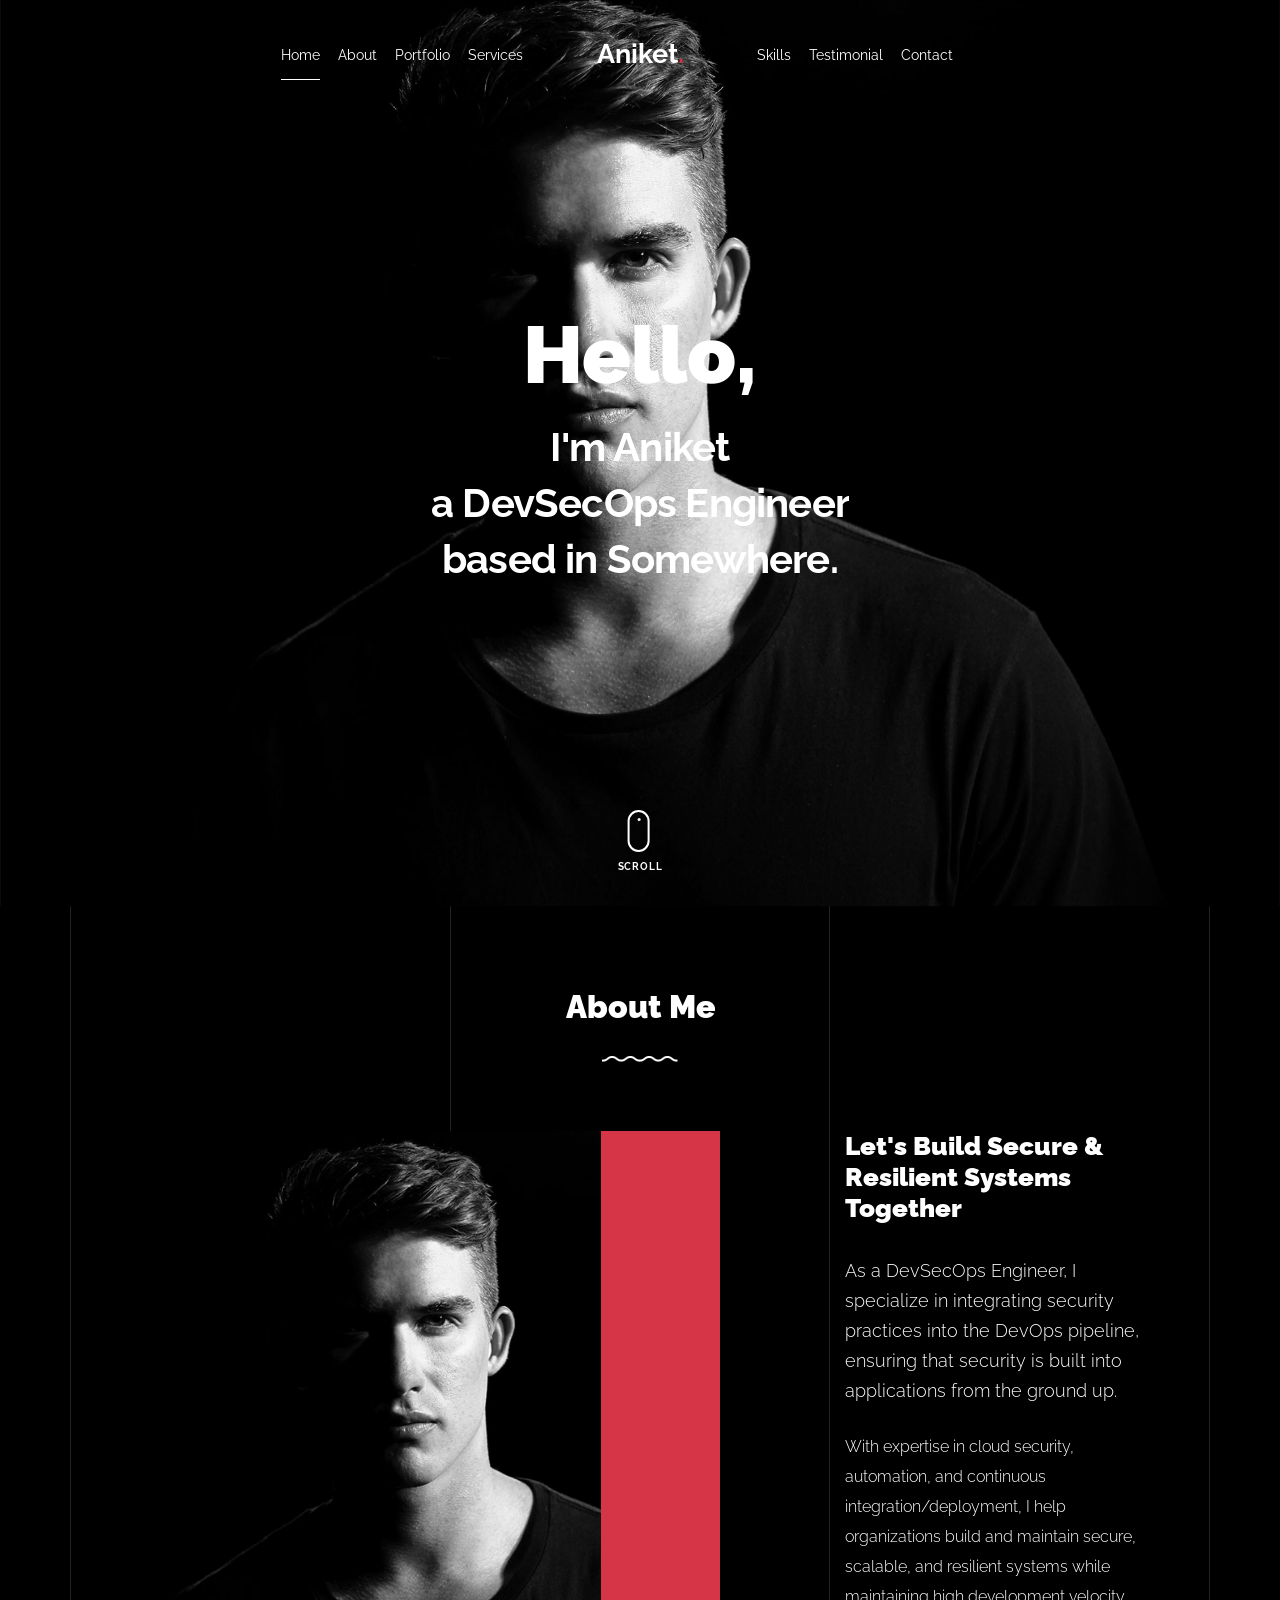
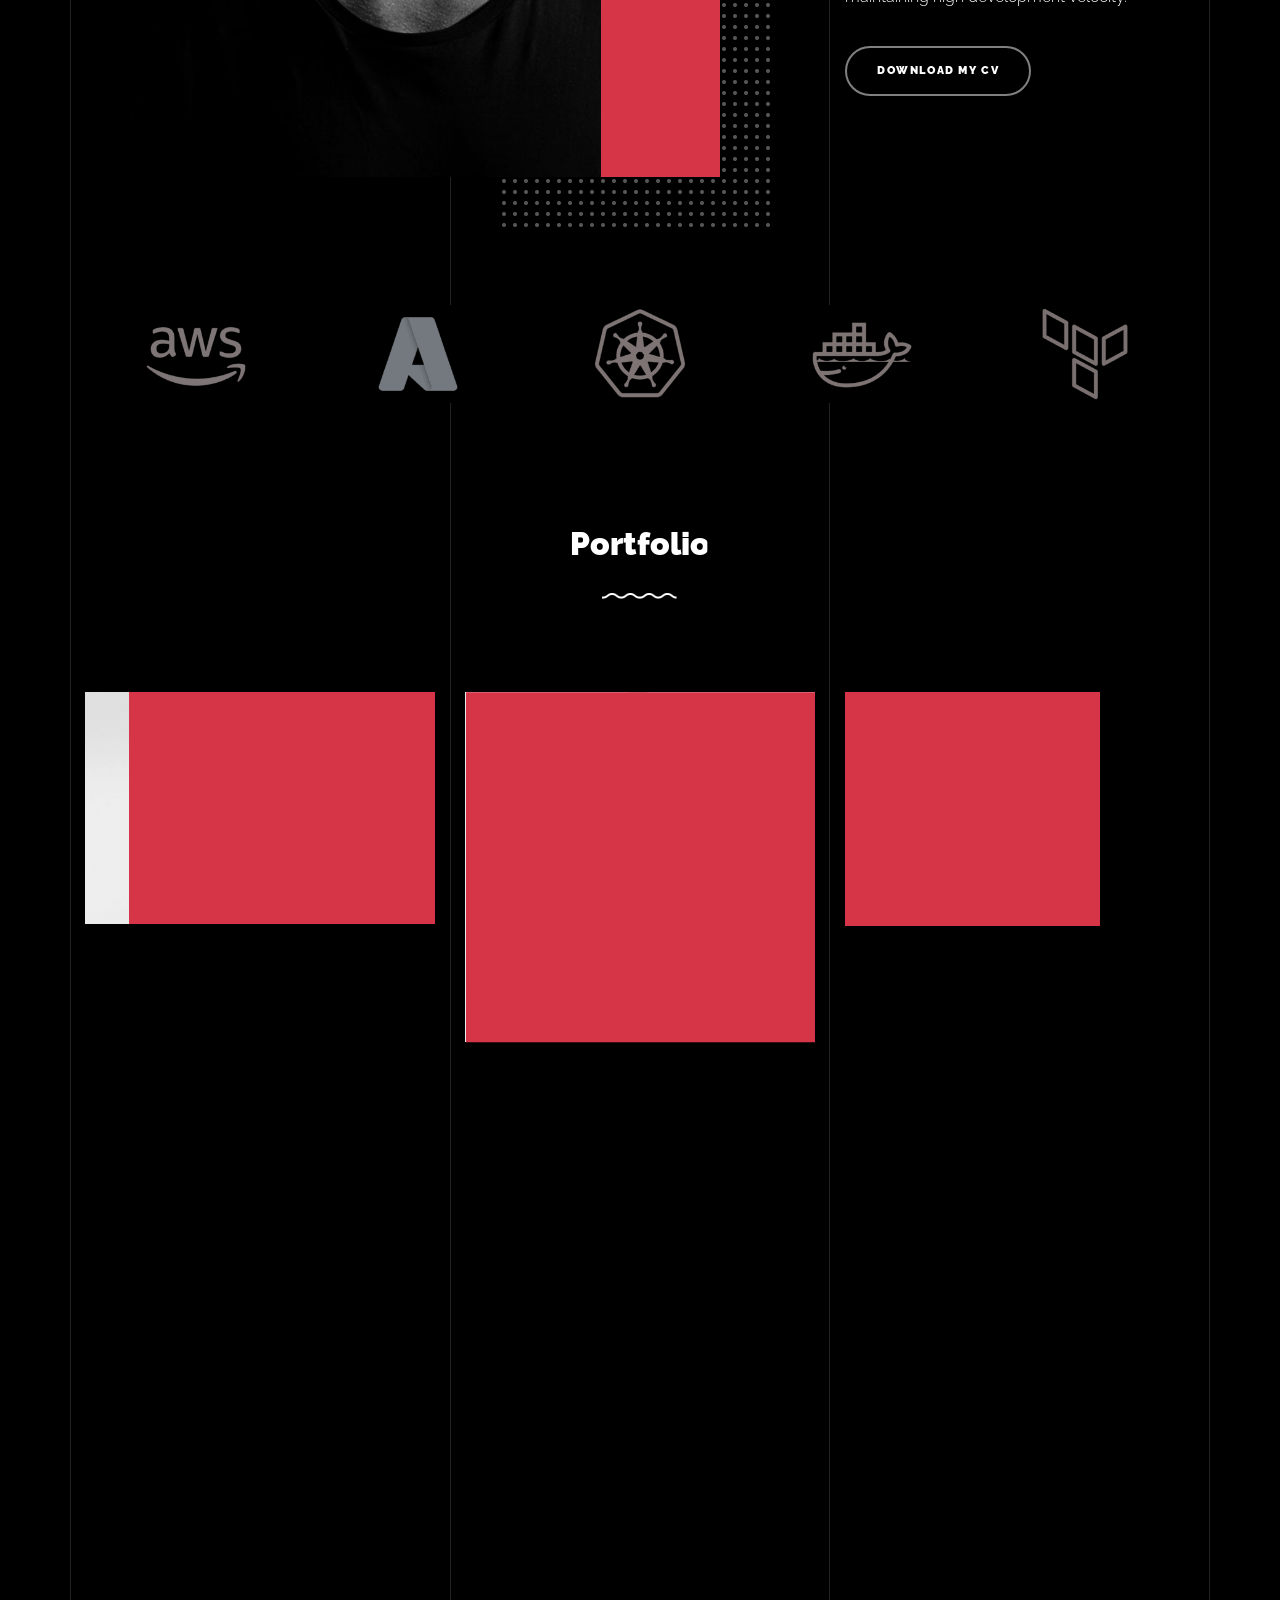
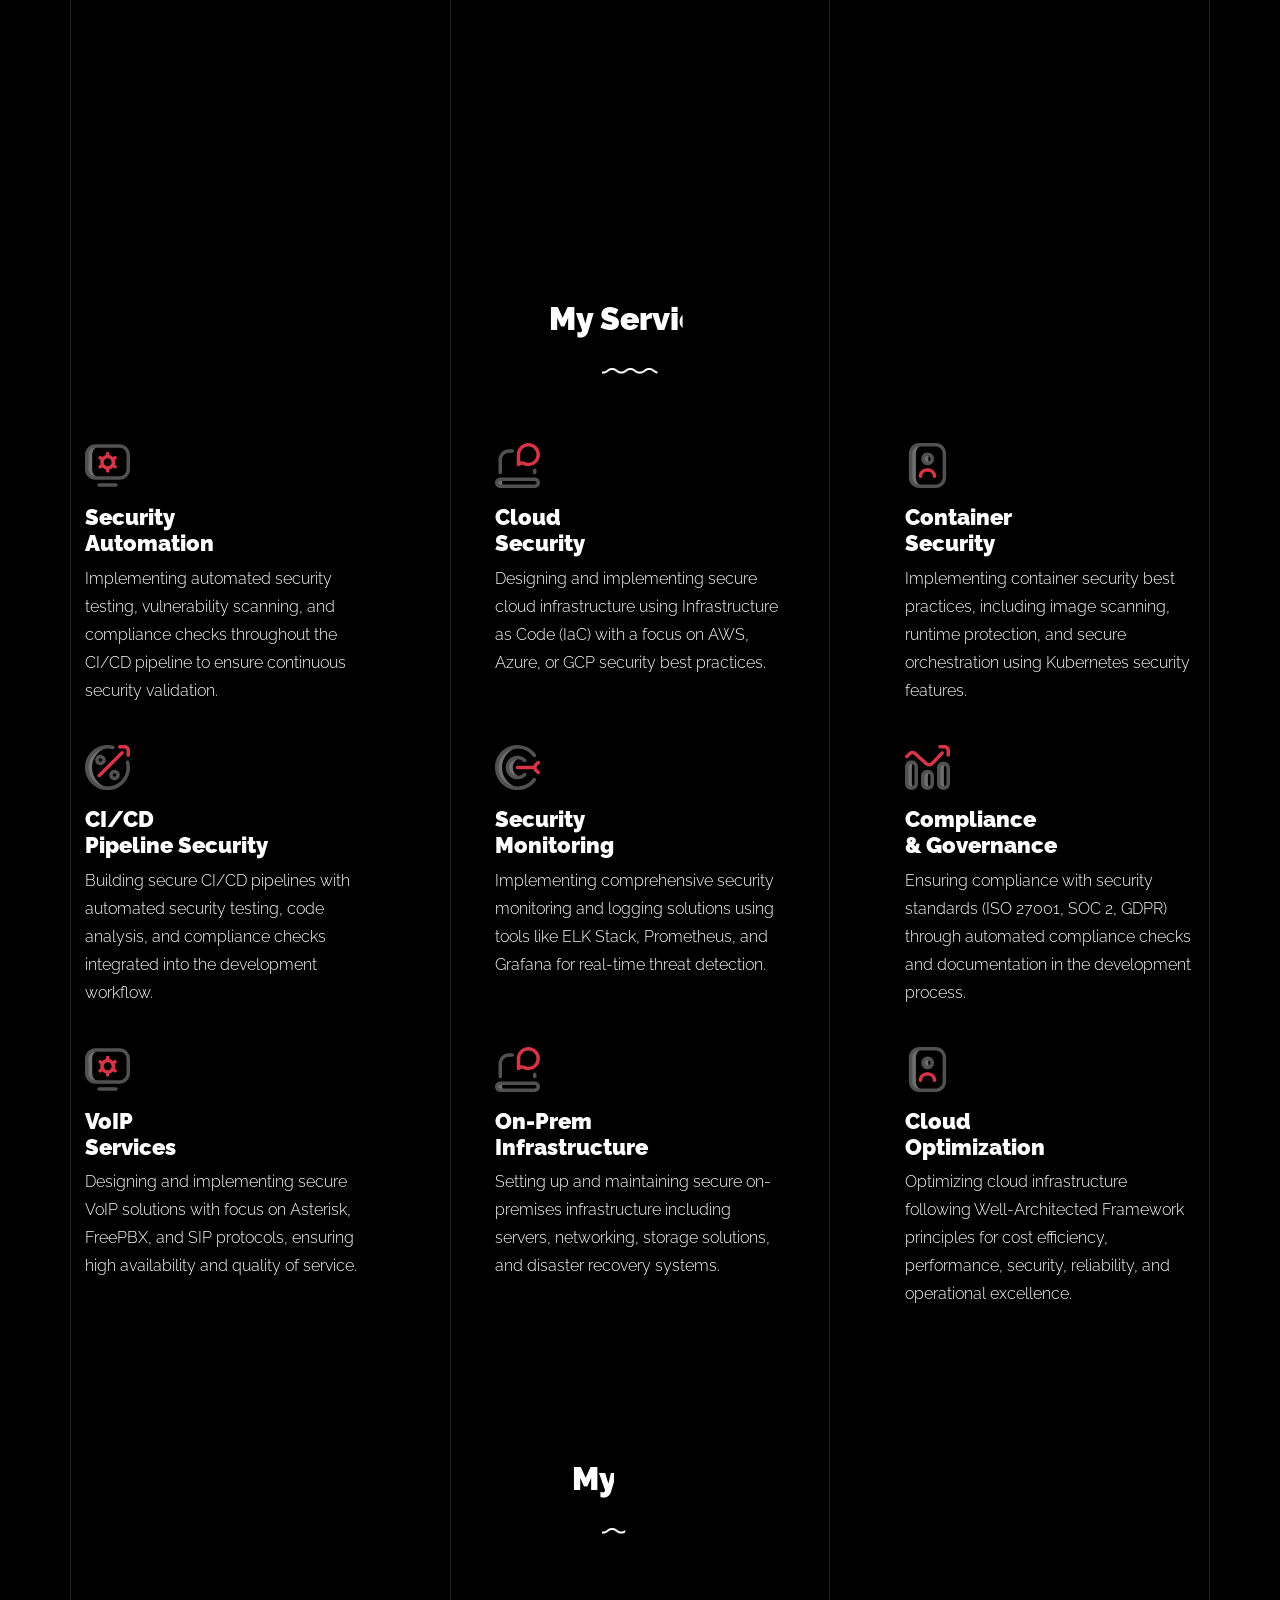
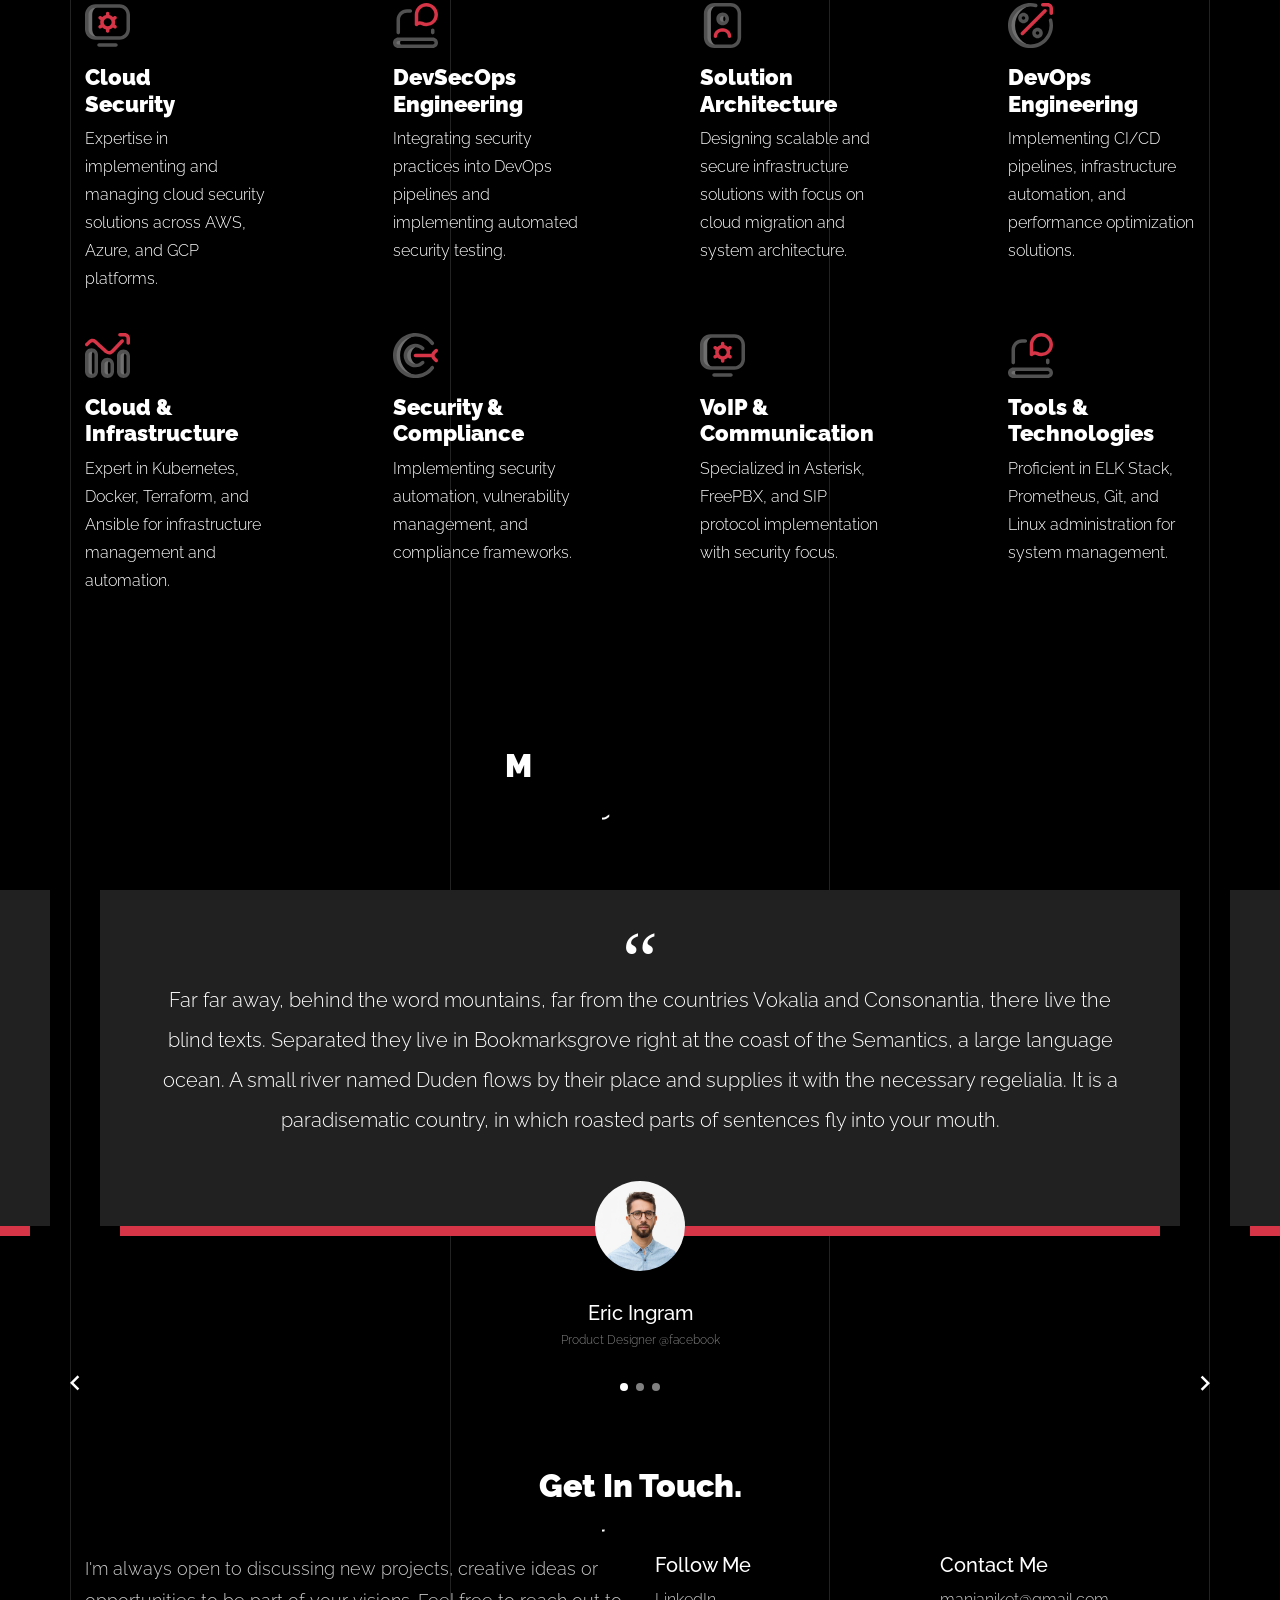
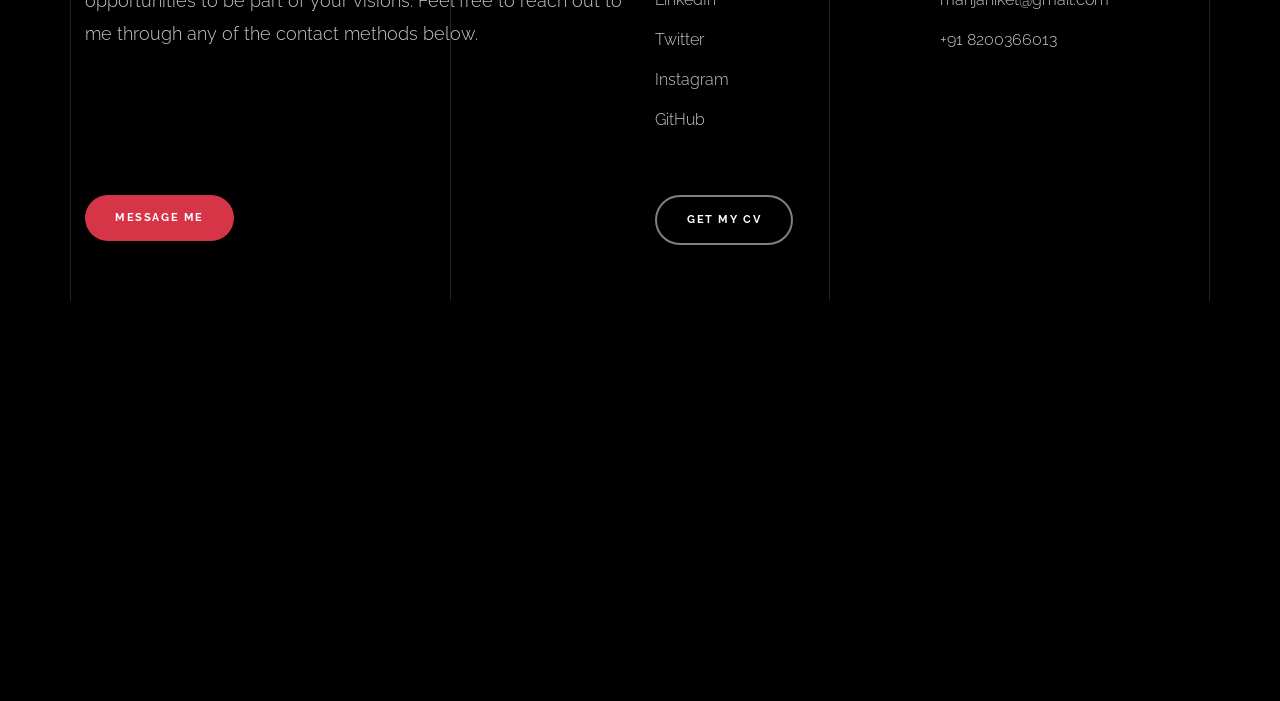
==== commit 1c6e8301: "Updated the portfolio sections with new portfolio......" ====
--- a/index.html
+++ b/index.html
@@ -224,11 +224,11 @@
                     <div class="overlay">
                       <span class="wrap-icon icon-link2"></span>
                       <div class="portfolio-item-content">
-                        <h3>Shoe Rebranding</h3>
-                        <p>web, branding</p>
-                      </div>
-                    </div>
-                    <img src="images/work_1_md.jpg" class="lazyload  img-fluid" alt="Images" />
+                        <h3>Cloud Security Automation</h3>
+                        <p>DevSecOps, AWS</p>
+                      </div>
+                    </div>
+                    <img src="images/work_1_md.jpg" class="lazyload  img-fluid" alt="Cloud Security Automation" />
                   </a>
               </div>
               <div class="item branding packaging illustration col-sm-6 col-md-6 col-lg-4 isotope-mb-2 ">
@@ -236,11 +236,11 @@
                     <div class="overlay">
                       <span class="wrap-icon icon-link2"></span>
                       <div class="portfolio-item-content">
-                        <h3>Reworking</h3>
-                        <p>branding, packaging, illustration</p>
-                      </div>
-                    </div>
-                    <img src="images/work_2_md.jpg" class="lazyload  img-fluid" alt="Images" />
+                        <h3>Kubernetes Security</h3>
+                        <p>Container Security, DevSecOps</p>
+                      </div>
+                    </div>
+                    <img src="images/work_2_md.jpg" class="lazyload  img-fluid" alt="Kubernetes Security" />
                   </a>
               </div>
 
@@ -249,39 +249,37 @@
                     <div class="overlay">
                       <span class="wrap-icon icon-link2"></span>
                       <div class="portfolio-item-content">
-                        <h3>Modern Building</h3>
-                        <p>branding, packaging</p>
-                      </div>
-                    </div>
-                    <img src="images/work_3_md.jpg" class="lazyload  img-fluid" alt="Images" />
+                        <h3>CI/CD Pipeline Security</h3>
+                        <p>DevSecOps, Automation</p>
+                      </div>
+                    </div>
+                    <img src="images/work_3_md.jpg" class="lazyload  img-fluid" alt="CI/CD Pipeline Security" />
                   </a>
               </div>
 
               <div class="item web packaging col-sm-6 col-md-6 col-lg-4 isotope-mb-2">
-
-                <a href="images/work_4_full.jpg" class="portfolio-item isotope-item gsap-reveal-img" data-fancybox="gallery" data-caption="Watch">
-                    <div class="overlay">
-                      <span class="wrap-icon icon-photo2"></span>
-                      <div class="portfolio-item-content">
-                        <h3>Watch</h3>
-                        <p>web, packaging</p>
-                      </div>
-                    </div>
-                    <img src="images/work_4_full.jpg" class="lazyload  img-fluid" alt="Images" />
-                  </a>
-
+                <a href="portfolio-single-5.html" class="portfolio-item ajax-load-page isotope-item gsap-reveal-img" data-id="5">
+                    <div class="overlay">
+                      <span class="wrap-icon icon-link2"></span>
+                      <div class="portfolio-item-content">
+                        <h3>Security Monitoring</h3>
+                        <p>ELK Stack, Prometheus</p>
+                      </div>
+                    </div>
+                    <img src="images/work_4_full.jpg" class="lazyload  img-fluid" alt="Security Monitoring" />
+                  </a>
               </div>
 
               <div class="item illustration packaging col-sm-6 col-md-6 col-lg-4 isotope-mb-2">
-                <a href="images/work_5_md.jpg" class="portfolio-item isotope-item gsap-reveal-img" data-fancybox="gallery" data-caption="Shoe Rebranding">
-                    <div class="overlay">
-                      <span class="wrap-icon icon-photo2"></span>
-                      <div class="portfolio-item-content">
-                        <h3>Shoe Rebranding</h3>
-                        <p>illustration, packaging</p>
-                      </div>
-                    </div>
-                    <img src="images/work_5_md.jpg" class="lazyload  img-fluid" alt="Images" />
+                <a href="portfolio-single-6.html" class="portfolio-item ajax-load-page isotope-item gsap-reveal-img" data-id="6">
+                    <div class="overlay">
+                      <span class="wrap-icon icon-link2"></span>
+                      <div class="portfolio-item-content">
+                        <h3>Cloud Migration</h3>
+                        <p>AWS, Terraform</p>
+                      </div>
+                    </div>
+                    <img src="images/work_5_md.jpg" class="lazyload  img-fluid" alt="Cloud Migration" />
                   </a>
               </div>
 
@@ -290,50 +288,50 @@
                     <div class="overlay">
                       <span class="wrap-icon icon-link2"></span>
                       <div class="portfolio-item-content">
-                        <h3>Reshape</h3>
-                        <p>web, branding</p>
-                      </div>
-                    </div>
-                    <img src="images/work_6_md.jpg" class="lazyload  img-fluid" alt="Images" />
+                        <h3>VoIP Security</h3>
+                        <p>Asterisk, FreePBX</p>
+                      </div>
+                    </div>
+                    <img src="images/work_6_md.jpg" class="lazyload  img-fluid" alt="VoIP Security" />
                   </a>
               </div>
 
               <div class="item branding packaging col-sm-6 col-md-6 col-lg-4 isotope-mb-2">
-                <a href="images/work_7_a_md.jpg" class="portfolio-item item-portrait isotope-item gsap-reveal-img " data-fancybox="gallery" data-caption="Modern Building">
-                    <div class="overlay">
-                      <span class="wrap-icon icon-photo2"></span>
-                      <div class="portfolio-item-content">
-                        <h3>Modern Building</h3>
-                        <p>branding, packaging</p>
-                      </div>
-                    </div>
-                    <img src="images/work_7_a_md.jpg" class="lazyload  img-fluid" alt="Images" />
+                <a href="portfolio-single-7.html" class="portfolio-item ajax-load-page isotope-item gsap-reveal-img" data-id="7">
+                    <div class="overlay">
+                      <span class="wrap-icon icon-link2"></span>
+                      <div class="portfolio-item-content">
+                        <h3>Compliance Automation</h3>
+                        <p>ISO 27001, SOC 2</p>
+                      </div>
+                    </div>
+                    <img src="images/work_7_a_md.jpg" class="lazyload  img-fluid" alt="Compliance Automation" />
                   </a>
               </div>
 
               <div class="item web branding col-sm-6 col-md-6 col-lg-4 isotope-mb-2">
-                <a href="https://www.youtube.com/watch?v=mwtbEGNABWU" class="portfolio-item isotope-item gsap-reveal-img" data-fancybox="gallery" data-caption="Showreel 2019">
-                    <div class="overlay">
-                      <span class="wrap-icon icon-play_circle_filled"></span>
-                      <div class="portfolio-item-content">
-                        <h3>Showreel 2019</h3>
-                        <p>web, branding</p>
-                      </div>
-                    </div>
-                    <img src="images/work_8_md.jpg" class="lazyload  img-fluid" alt="Images" />
+                <a href="portfolio-single-8.html" class="portfolio-item ajax-load-page isotope-item gsap-reveal-img" data-id="8">
+                    <div class="overlay">
+                      <span class="wrap-icon icon-link2"></span>
+                      <div class="portfolio-item-content">
+                        <h3>Infrastructure as Code</h3>
+                        <p>Terraform, Ansible</p>
+                      </div>
+                    </div>
+                    <img src="images/work_8_md.jpg" class="lazyload  img-fluid" alt="Infrastructure as Code" />
                   </a>
               </div>
 
               <div class="item web illustration col-sm-6 col-md-6 col-lg-4 isotope-mb-2">
-                <a href="images/work_9_a_md.jpg" class="portfolio-item isotope-item gsap-reveal-img" data-fancybox="gallery" data-caption="Render Packaging">
-                    <div class="overlay">
-                      <span class="wrap-icon icon-photo2"></span>
-                      <div class="portfolio-item-content">
-                        <h3>Render Packaging</h3>
-                        <p>web, illustration</p>
-                      </div>
-                    </div>
-                    <img src="images/work_9_a_md.jpg" class="lazyload  img-fluid" alt="Images" />
+                <a href="portfolio-single-9.html" class="portfolio-item ajax-load-page isotope-item gsap-reveal-img" data-id="9">
+                    <div class="overlay">
+                      <span class="wrap-icon icon-link2"></span>
+                      <div class="portfolio-item-content">
+                        <h3>Cloud Optimization</h3>
+                        <p>AWS, Cost Optimization</p>
+                      </div>
+                    </div>
+                    <img src="images/work_9_a_md.jpg" class="lazyload  img-fluid" alt="Cloud Optimization" />
                   </a>
               </div>
 
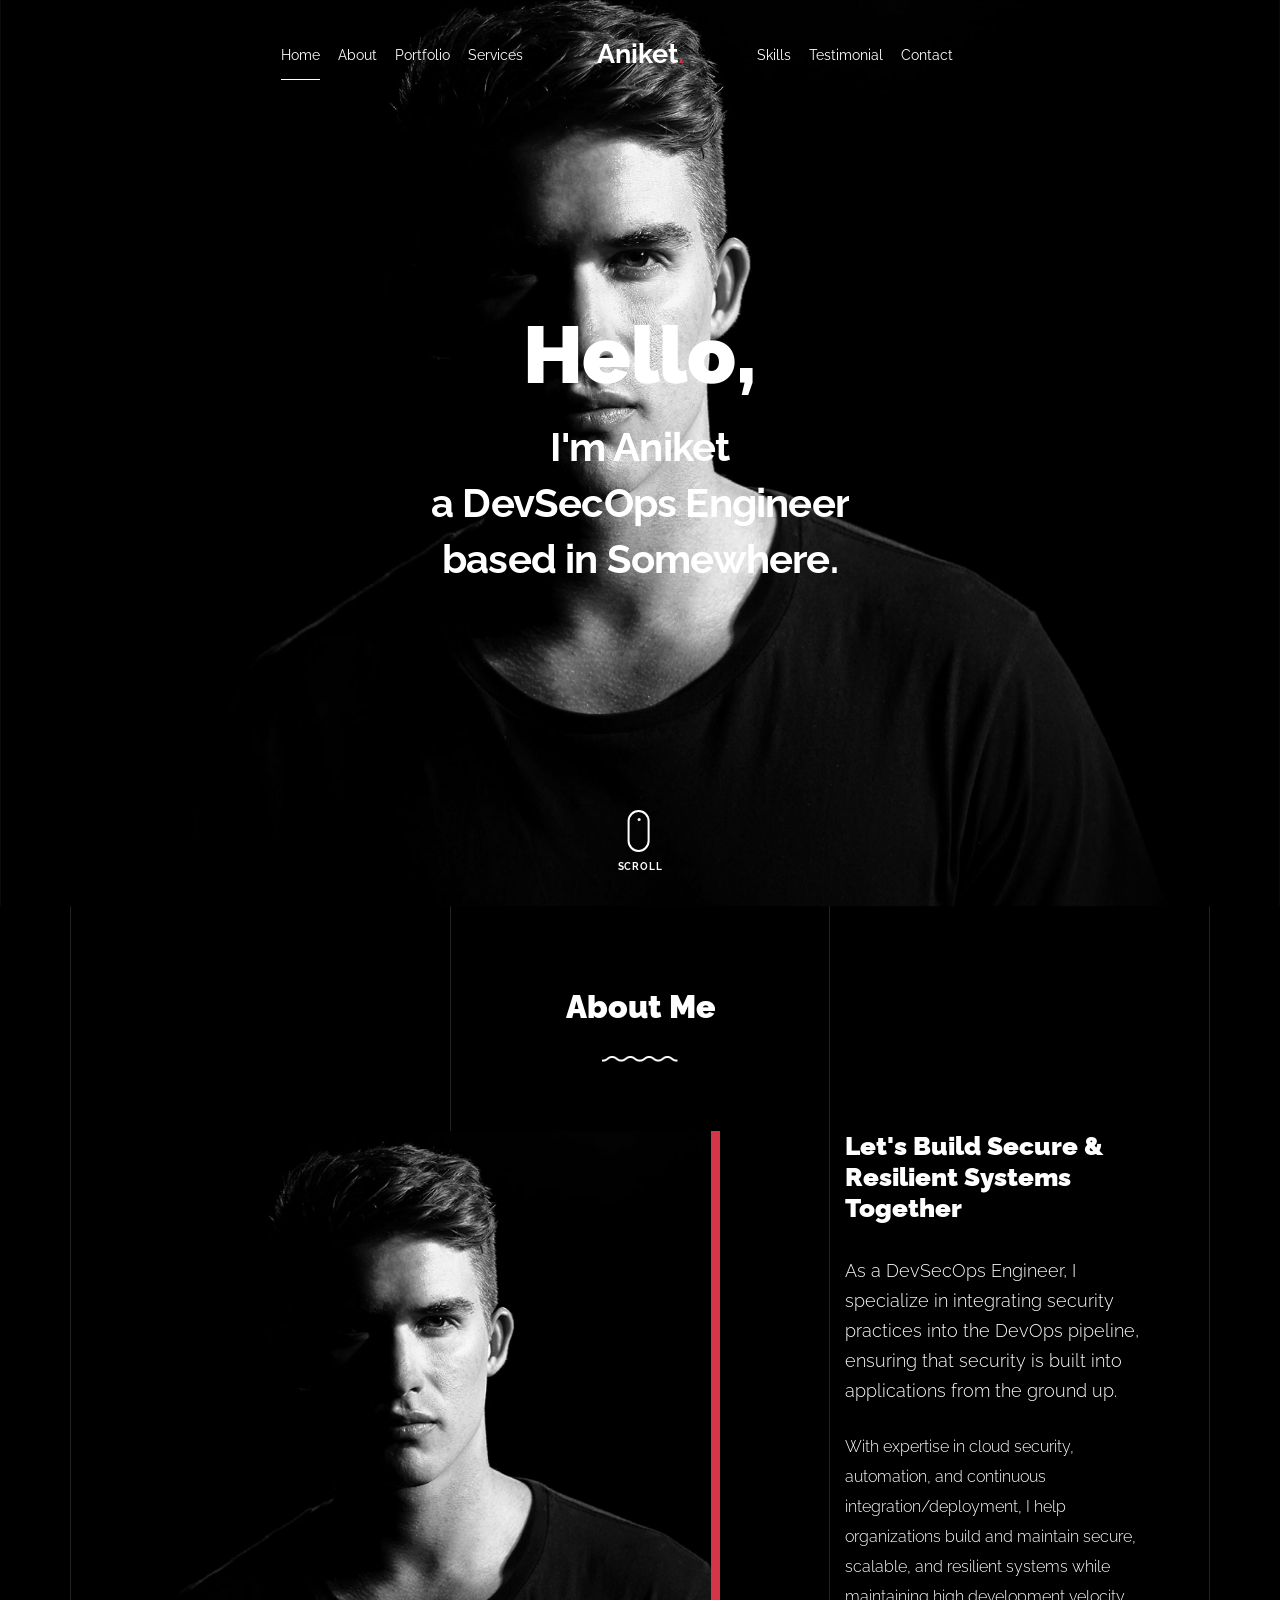
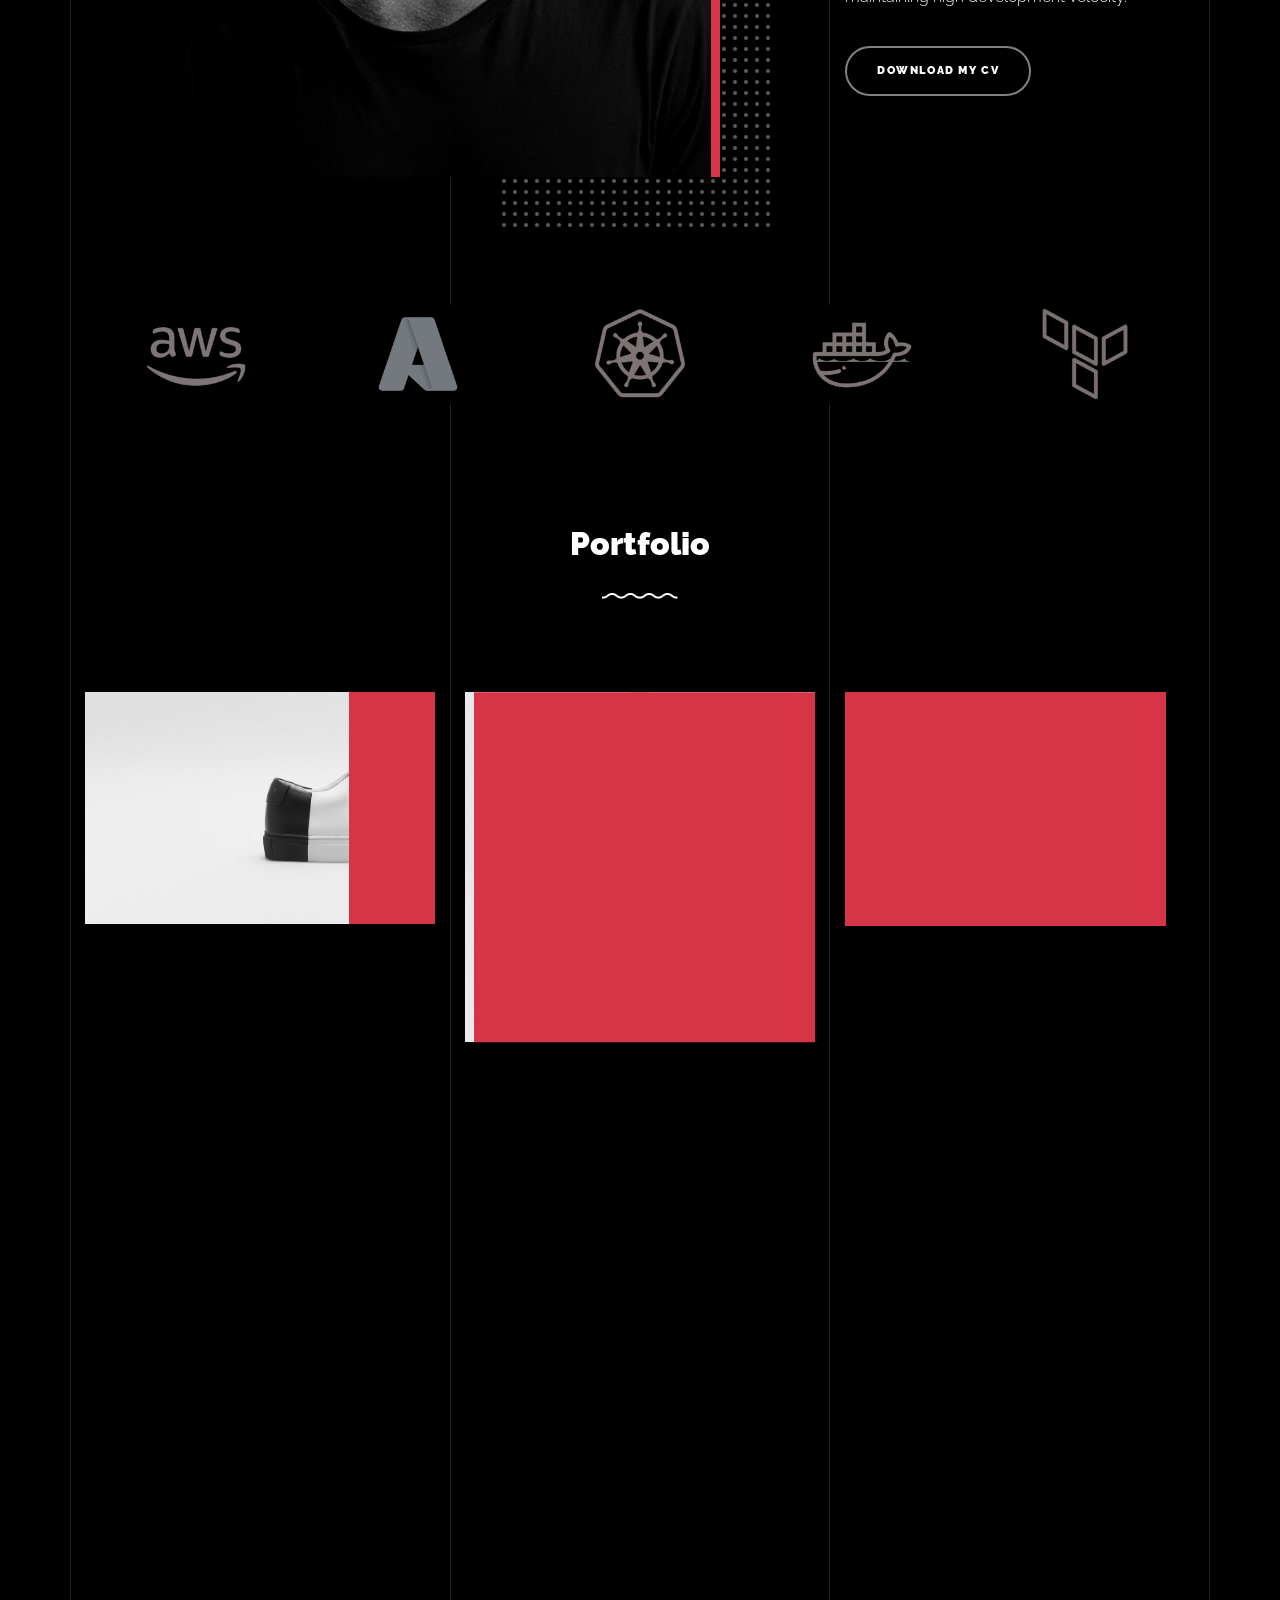
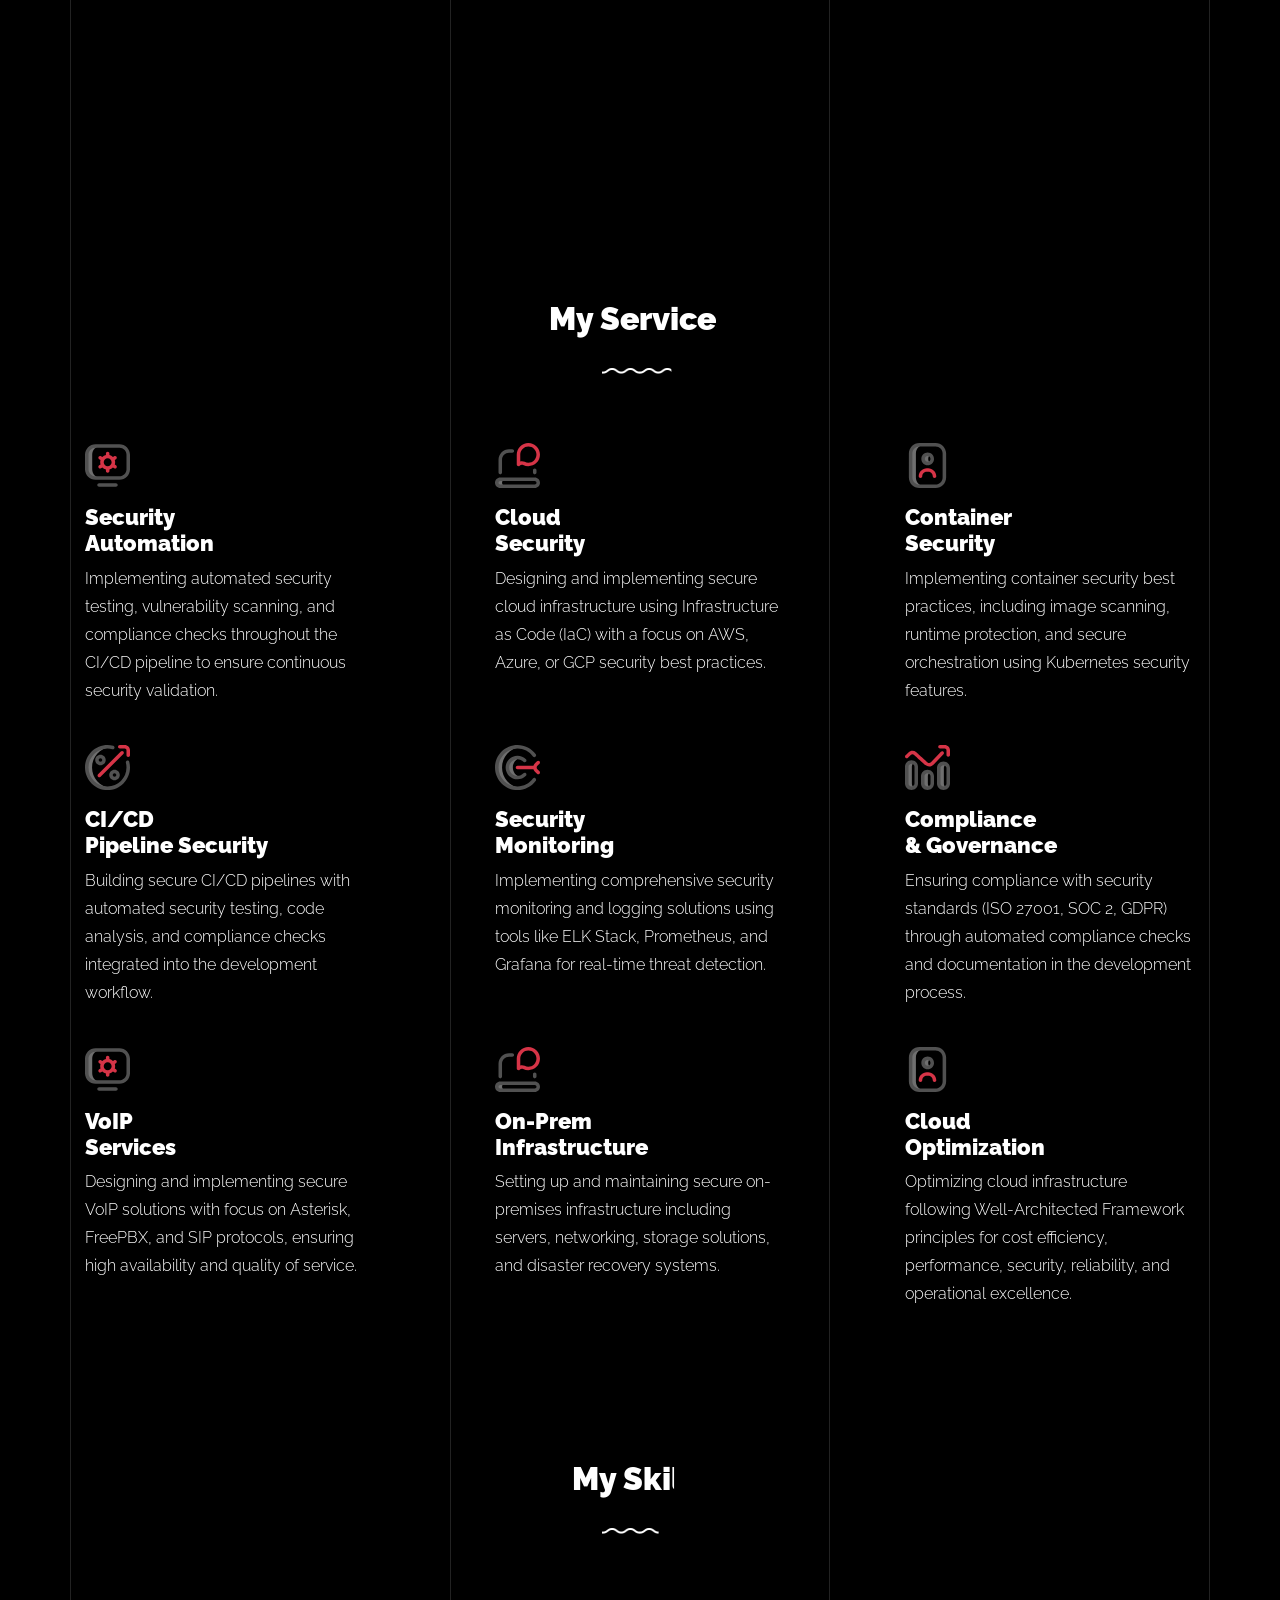
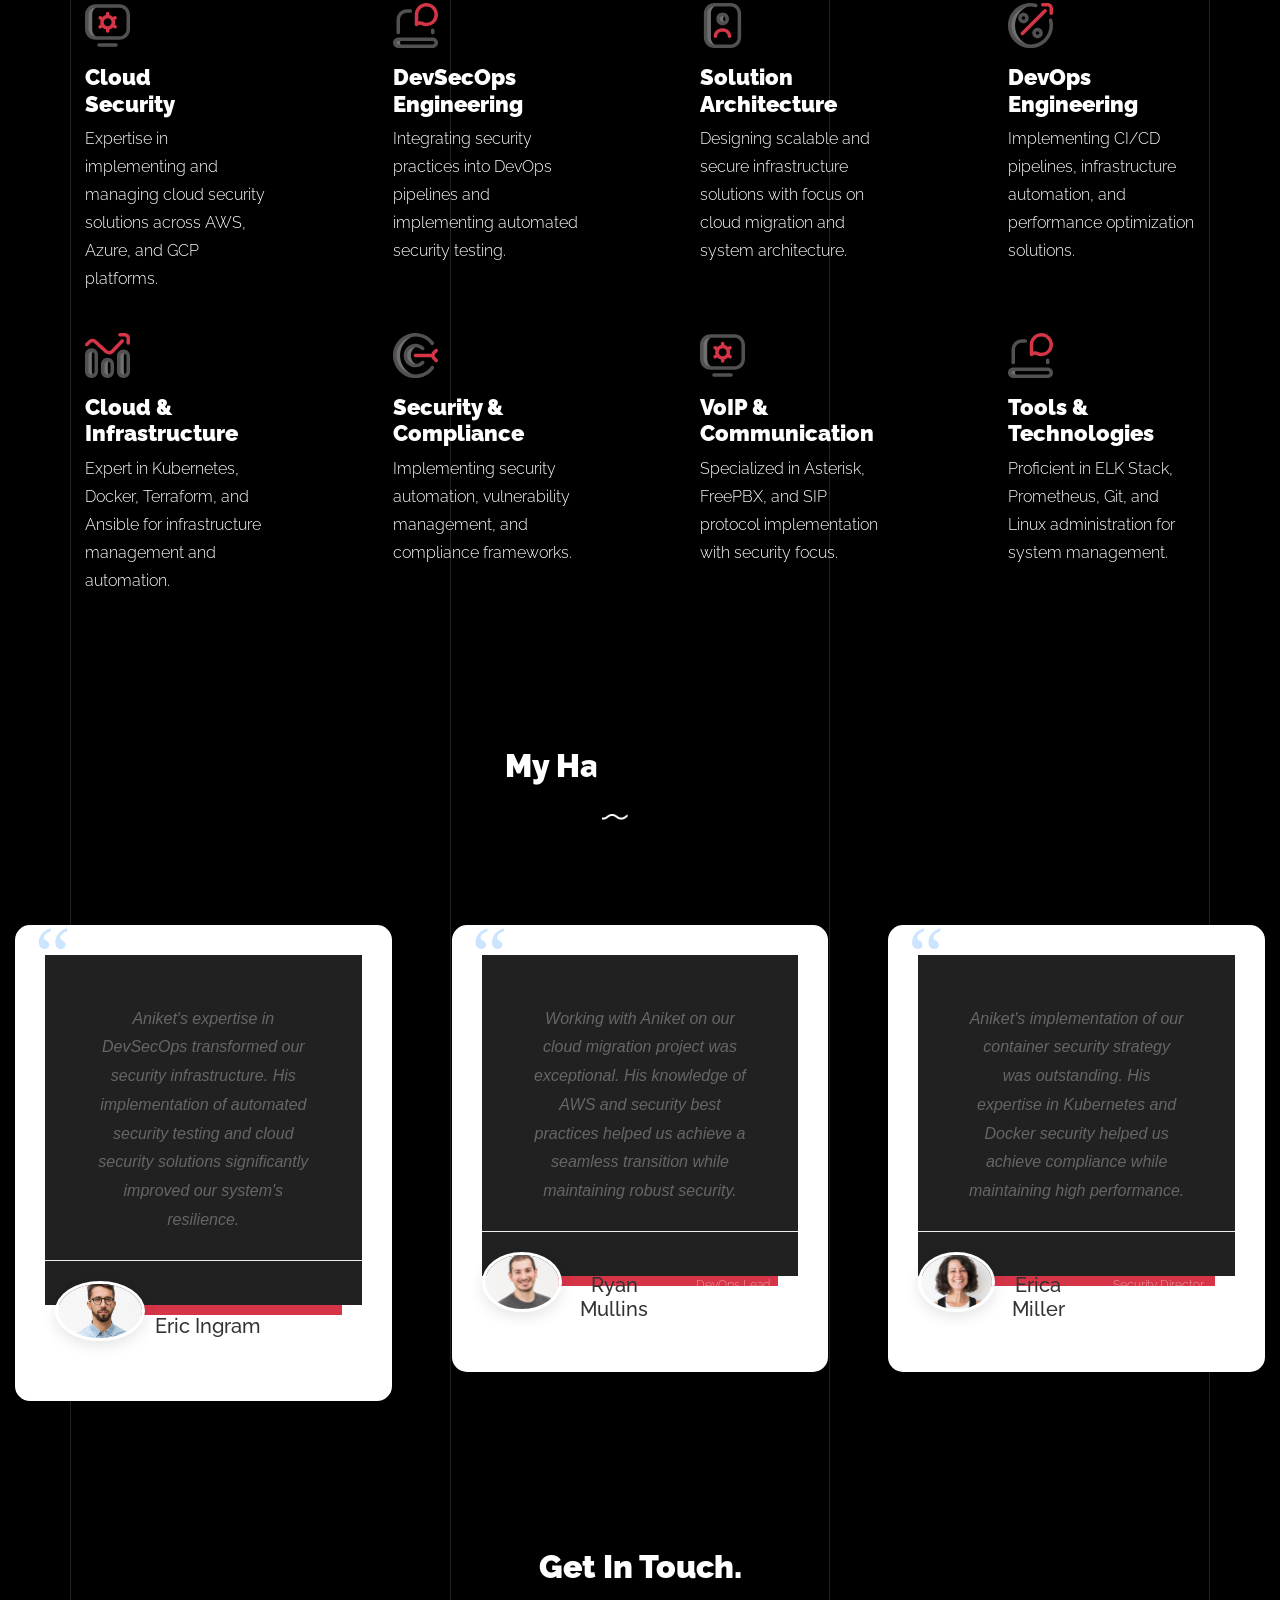
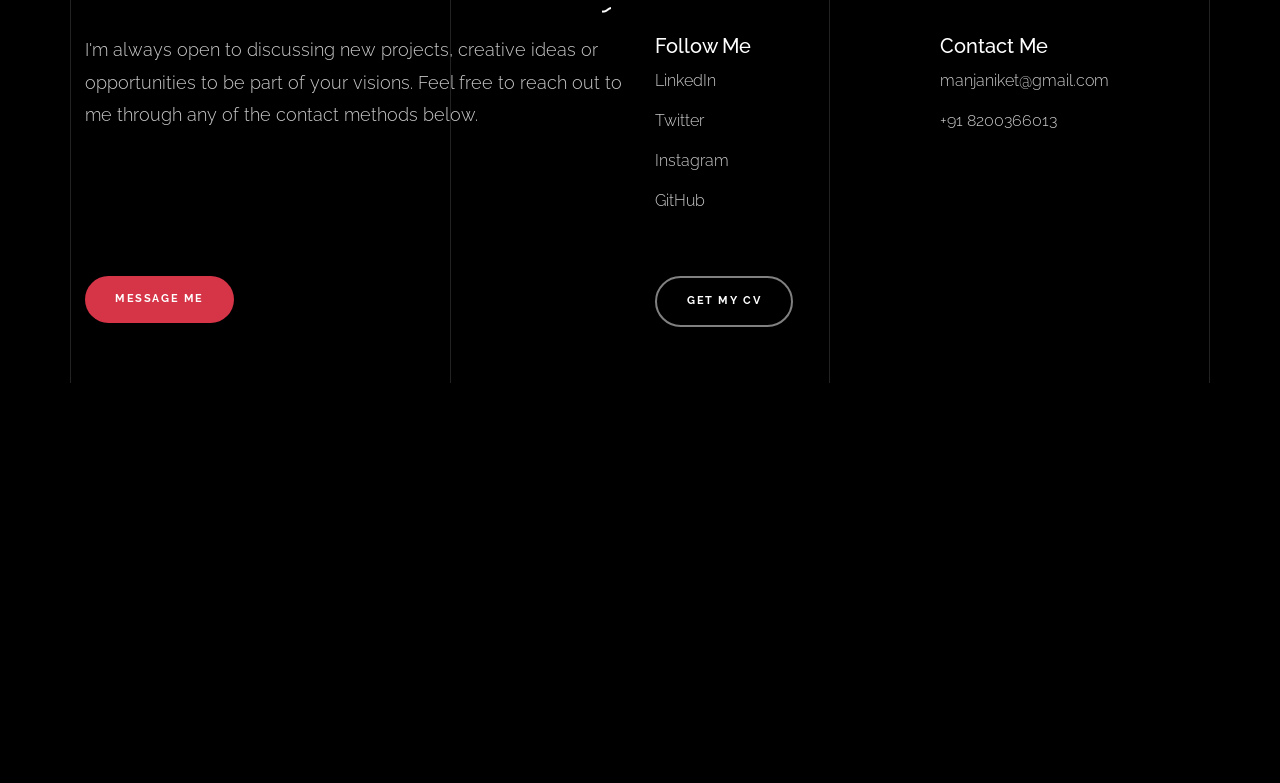
==== commit e26f1f82: "Updated the download CV part....." ====
--- a/index.html
+++ b/index.html
@@ -535,55 +535,52 @@
         </div>
 
         <div class="owl-carousel testimonial-slider" data-aos="fade-up">
-          <div>
+          <div class="testimonial-item">
             <div class="testimonial-v1">
               <div class="testimonial-inner-bg">
                 <span class="quote">&ldquo;</span>
                 <blockquote>
-                  Far far away, behind the word mountains, far from the countries Vokalia and Consonantia, there live the blind texts. Separated they live in Bookmarksgrove right at the coast of the Semantics, a large language ocean. A small river named Duden flows by their place and supplies it with the necessary regelialia. It is a paradisematic country, in which roasted parts of sentences fly into your mouth.
+                  Aniket's expertise in DevSecOps transformed our security infrastructure. His implementation of automated security testing and cloud security solutions significantly improved our system's resilience.
                 </blockquote>
               </div>
               
               <div class="testimonial-author-info">
-                <img src="images/person_man_1.jpg" alt="Image">
+                <img src="images/person_man_1.jpg" alt="Image" class="rounded-circle">
                 <h3>Eric Ingram</h3>
-                <span class="d-block position">Product Designer @facebook</span>
-              </div>
-
-            </div>
-          </div>
-          <div>
+                <span class="d-block position">CTO @TechSecure</span>
+              </div>
+            </div>
+          </div>
+          <div class="testimonial-item">
             <div class="testimonial-v1">
               <div class="testimonial-inner-bg">
                 <span class="quote">&ldquo;</span>
                 <blockquote>
-                  Far far away, behind the word mountains, far from the countries Vokalia and Consonantia, there live the blind texts. Separated they live in Bookmarksgrove right at the coast of the Semantics, a large language ocean. A small river named Duden flows by their place and supplies it with the necessary regelialia. It is a paradisematic country, in which roasted parts of sentences fly into your mouth.
+                  Working with Aniket on our cloud migration project was exceptional. His knowledge of AWS and security best practices helped us achieve a seamless transition while maintaining robust security.
                 </blockquote>
               </div>
               
               <div class="testimonial-author-info">
-                <img src="images/person_man_2.jpg" alt="Image">
+                <img src="images/person_man_2.jpg" alt="Image" class="rounded-circle">
                 <h3>Ryan Mullins</h3>
-                <span class="d-block position">Product Designer @Shopify</span>
-              </div>
-
-            </div>
-          </div>
-          <div>
+                <span class="d-block position">DevOps Lead @CloudScale</span>
+              </div>
+            </div>
+          </div>
+          <div class="testimonial-item">
             <div class="testimonial-v1">
               <div class="testimonial-inner-bg">
                 <span class="quote">&ldquo;</span>
                 <blockquote>
-                  Far far away, behind the word mountains, far from the countries Vokalia and Consonantia, there live the blind texts. Separated they live in Bookmarksgrove right at the coast of the Semantics, a large language ocean. A small river named Duden flows by their place and supplies it with the necessary regelialia. It is a paradisematic country, in which roasted parts of sentences fly into your mouth.
+                  Aniket's implementation of our container security strategy was outstanding. His expertise in Kubernetes and Docker security helped us achieve compliance while maintaining high performance.
                 </blockquote>
               </div>
               
               <div class="testimonial-author-info">
-                <img src="images/person_woman_1.jpg" alt="Image">
+                <img src="images/person_woman_1.jpg" alt="Image" class="rounded-circle">
                 <h3>Erica Miller</h3>
-                <span class="d-block position">Product Designer @Twitter</span>
-              </div>
-
+                <span class="d-block position">Security Director @ContainerTech</span>
+              </div>
             </div>
           </div>
         </div>
@@ -636,7 +633,7 @@
               <a href="mailto:manjaniket@gmail.com" class="btn btn-primary btn-large">Message Me</a>
             </div>
             <div class="col-md-6">
-              <a href="#" class="btn btn-outline btn-large">Get My CV</a>
+              <a href="Aniket_Sangohi_Resume.pdf" class="btn btn-outline btn-large" download>Get My CV</a>
             </div>
           </div>
         </div>
--- a/css/style.css
+++ b/css/style.css
@@ -2342,3 +2342,134 @@
     bottom: 15px;
   }
 }
+
+/* Testimonial Section Styles */
+.testimonial-slider {
+  padding: 20px 0;
+}
+
+.testimonial-item {
+  padding: 15px;
+  transition: transform 0.3s ease;
+}
+
+.testimonial-v1 {
+  background: #fff;
+  border-radius: 15px;
+  box-shadow: 0 10px 30px rgba(0, 0, 0, 0.1);
+  padding: 30px;
+  position: relative;
+  transition: all 0.3s ease;
+  height: 100%;
+}
+
+.testimonial-v1:hover {
+  transform: scale(0.95);
+  box-shadow: 0 15px 40px rgba(0, 0, 0, 0.15);
+}
+
+.testimonial-v1:before {
+  content: '';
+  position: absolute;
+  top: 0;
+  left: 0;
+  width: 100%;
+  height: 100%;
+  background: linear-gradient(45deg, rgba(214, 52, 71, 0.1), rgba(0, 123, 255, 0.1));
+  opacity: 0;
+  transition: all 0.4s ease;
+}
+
+.testimonial-v1:hover:before {
+  opacity: 1;
+}
+
+.testimonial-inner-bg {
+  position: relative;
+  padding: 20px 0;
+  z-index: 1;
+}
+
+.testimonial-inner-bg .quote {
+  font-size: 60px;
+  color: #007bff;
+  opacity: 0.2;
+  position: absolute;
+  top: -20px;
+  left: -10px;
+  transition: all 0.4s ease;
+}
+
+.testimonial-v1:hover .quote {
+  transform: scale(1.1);
+  opacity: 0.3;
+}
+
+.testimonial-inner-bg blockquote {
+  font-size: 16px;
+  line-height: 1.8;
+  color: #666;
+  margin: 0;
+  padding: 0;
+  font-style: italic;
+  transition: all 0.4s ease;
+}
+
+.testimonial-v1:hover blockquote {
+  transform: translateY(-5px);
+  color: #333;
+}
+
+.testimonial-author-info {
+  display: flex;
+  align-items: center;
+  margin-top: 20px;
+  padding-top: 20px;
+  border-top: 1px solid #eee;
+  transition: all 0.4s ease;
+}
+
+.testimonial-v1:hover .testimonial-author-info {
+  border-top-color: rgba(214, 52, 71, 0.2);
+}
+
+.testimonial-author-info img {
+  width: 60px;
+  height: 60px;
+  object-fit: cover;
+  margin-right: 15px;
+  border: 3px solid #fff;
+  box-shadow: 0 5px 15px rgba(0, 0, 0, 0.1);
+  transition: all 0.4s ease;
+  transform: translateZ(0);
+}
+
+.testimonial-v1:hover .testimonial-author-info img {
+  transform: scale(1.1) translateZ(0);
+  box-shadow: 0 8px 20px rgba(0, 0, 0, 0.15);
+  border-color: rgba(214, 52, 71, 0.2);
+}
+
+.testimonial-author-info h3 {
+  font-size: 18px;
+  margin: 0;
+  color: #333;
+  transition: all 0.4s ease;
+}
+
+.testimonial-v1:hover .testimonial-author-info h3 {
+  color: #D63447;
+  transform: translateX(5px);
+}
+
+.testimonial-author-info .position {
+  font-size: 14px;
+  color: #007bff;
+  margin-top: 5px;
+  transition: all 0.4s ease;
+}
+
+.testimonial-v1:hover .testimonial-author-info .position {
+  color: #0056b3;
+  transform: translateX(5px);
+}
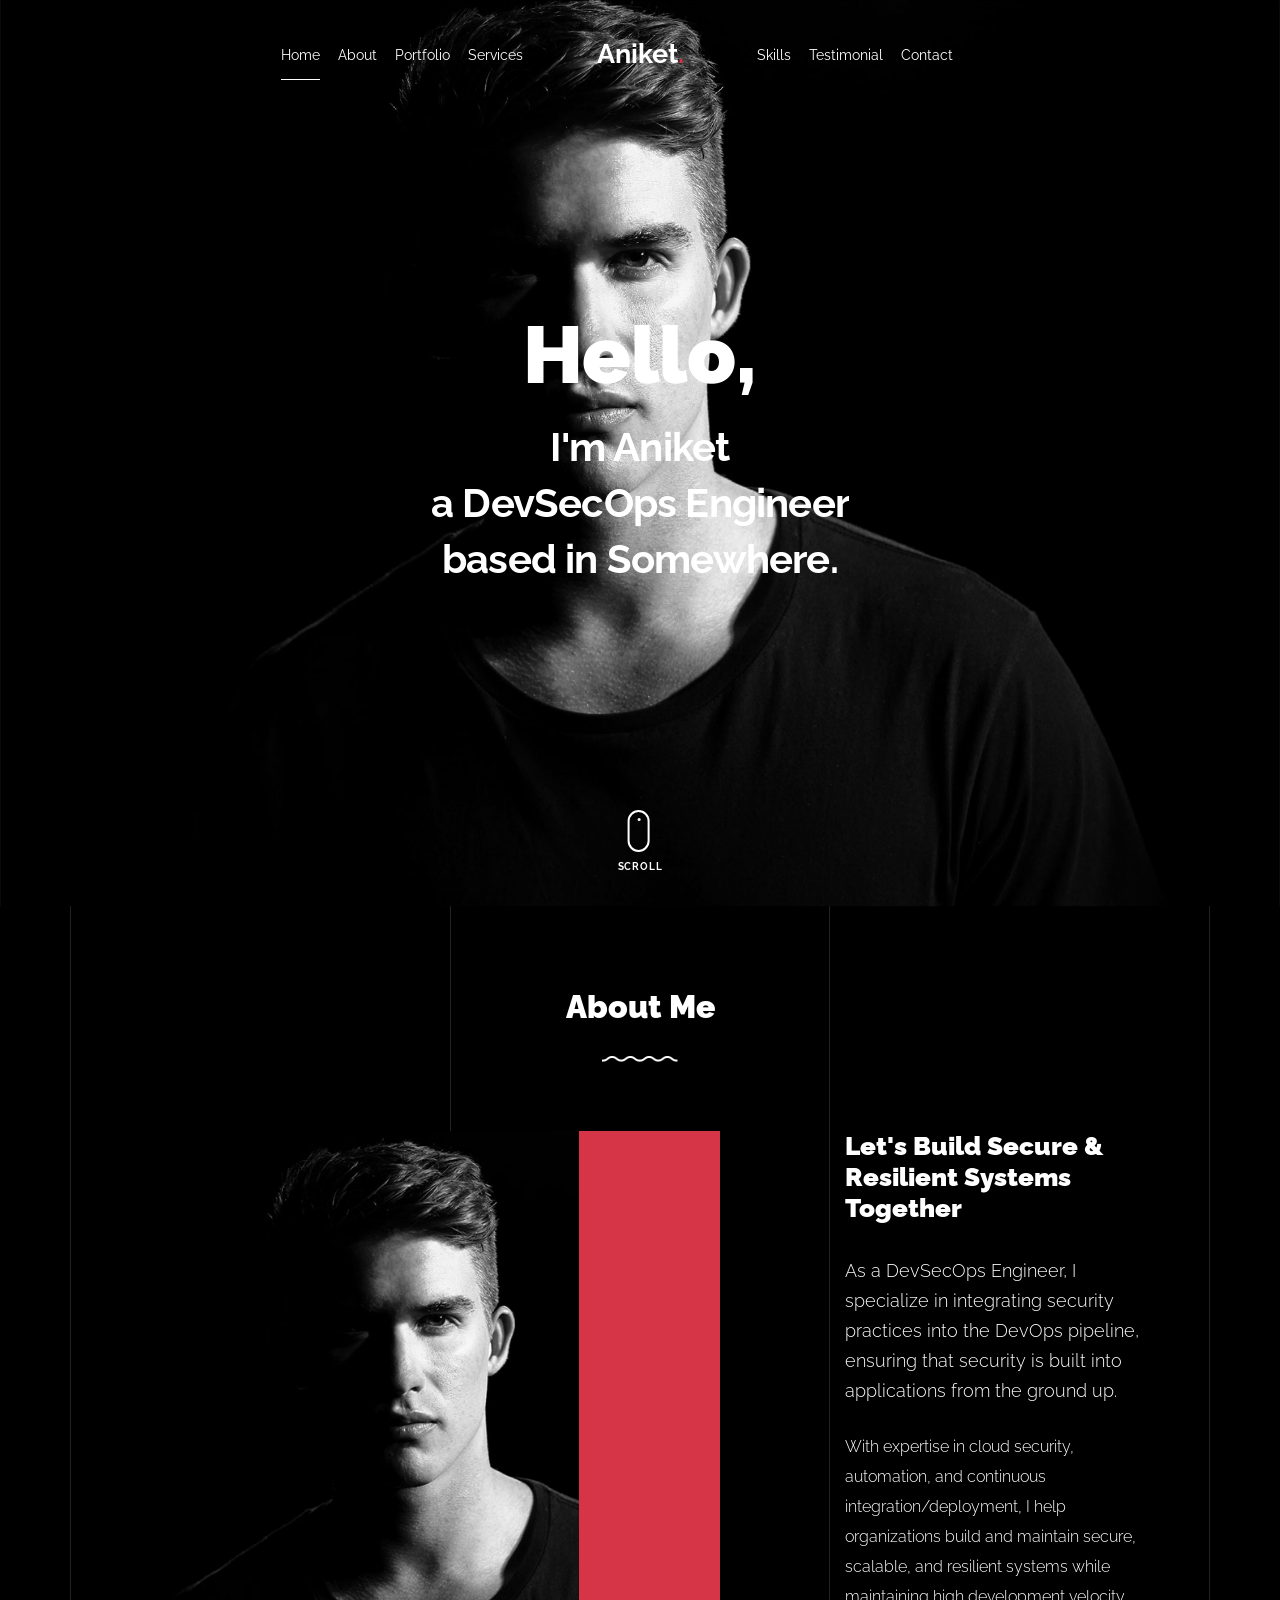
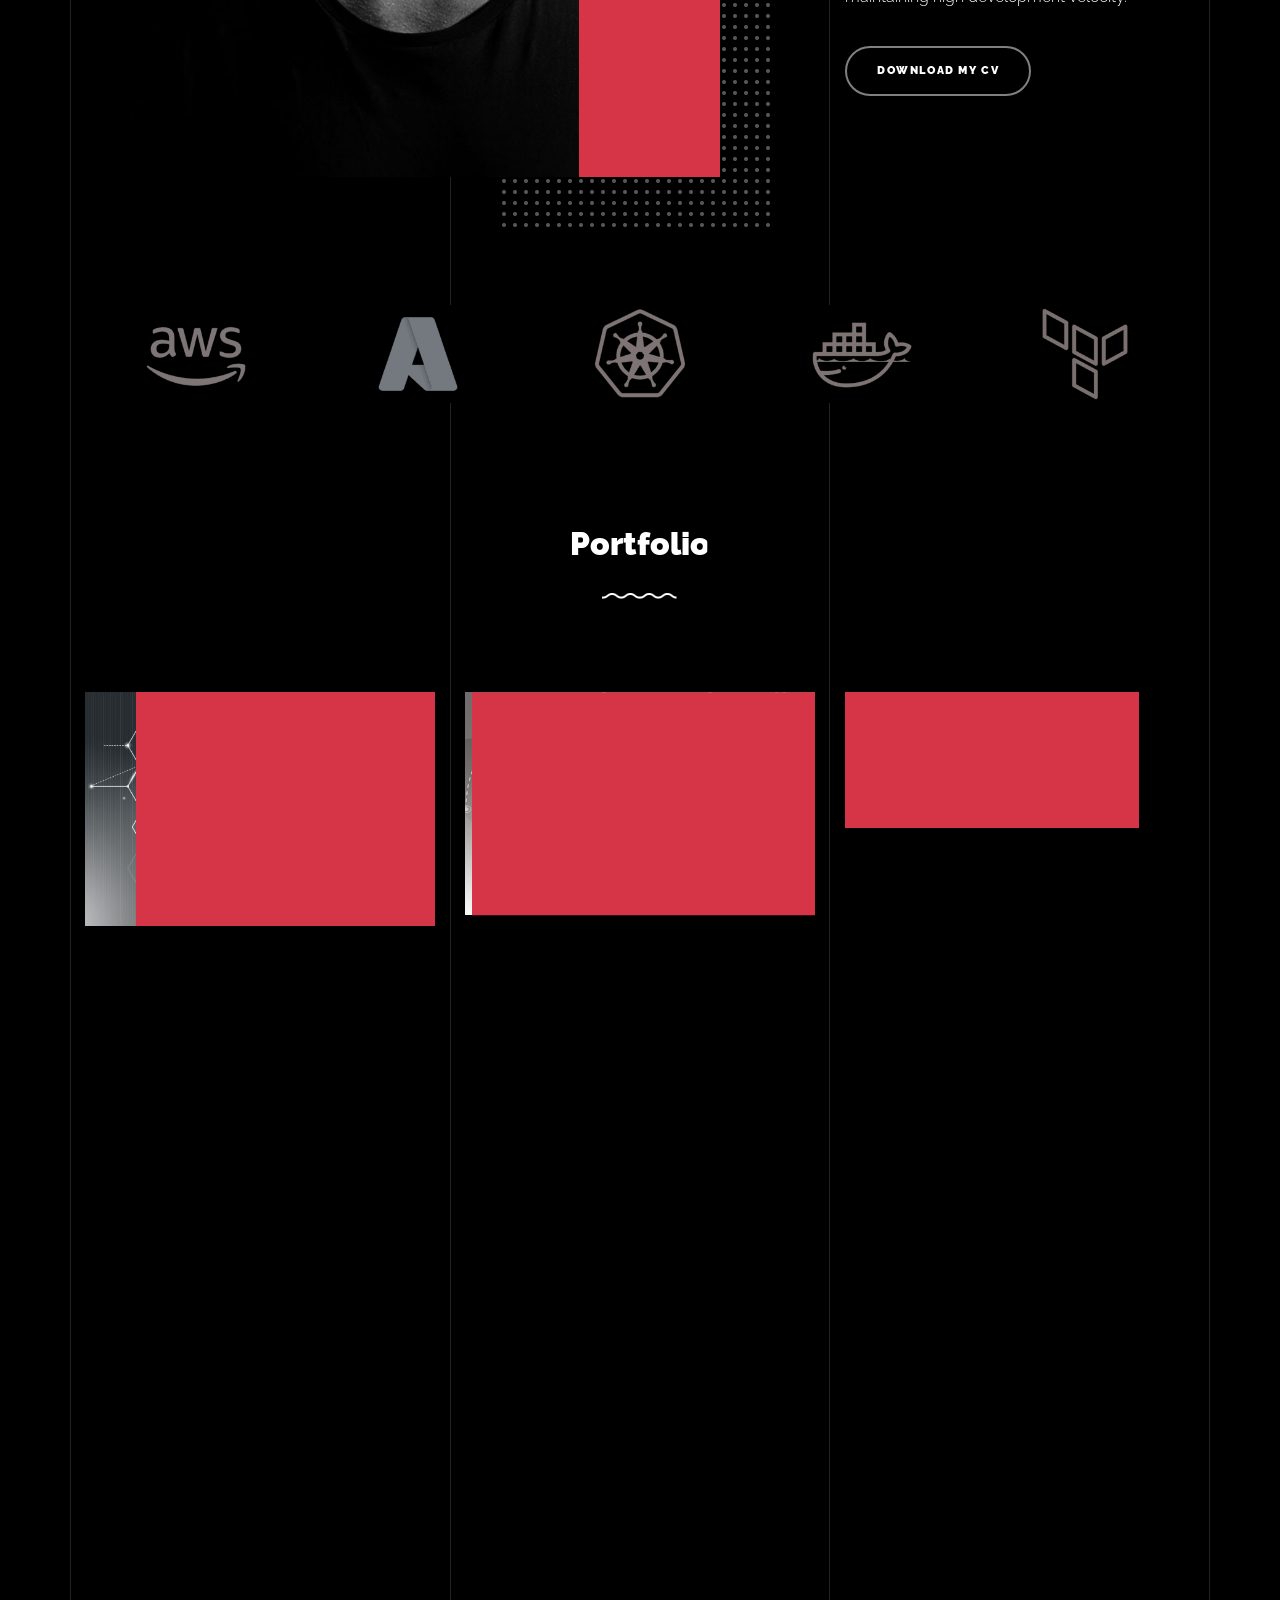
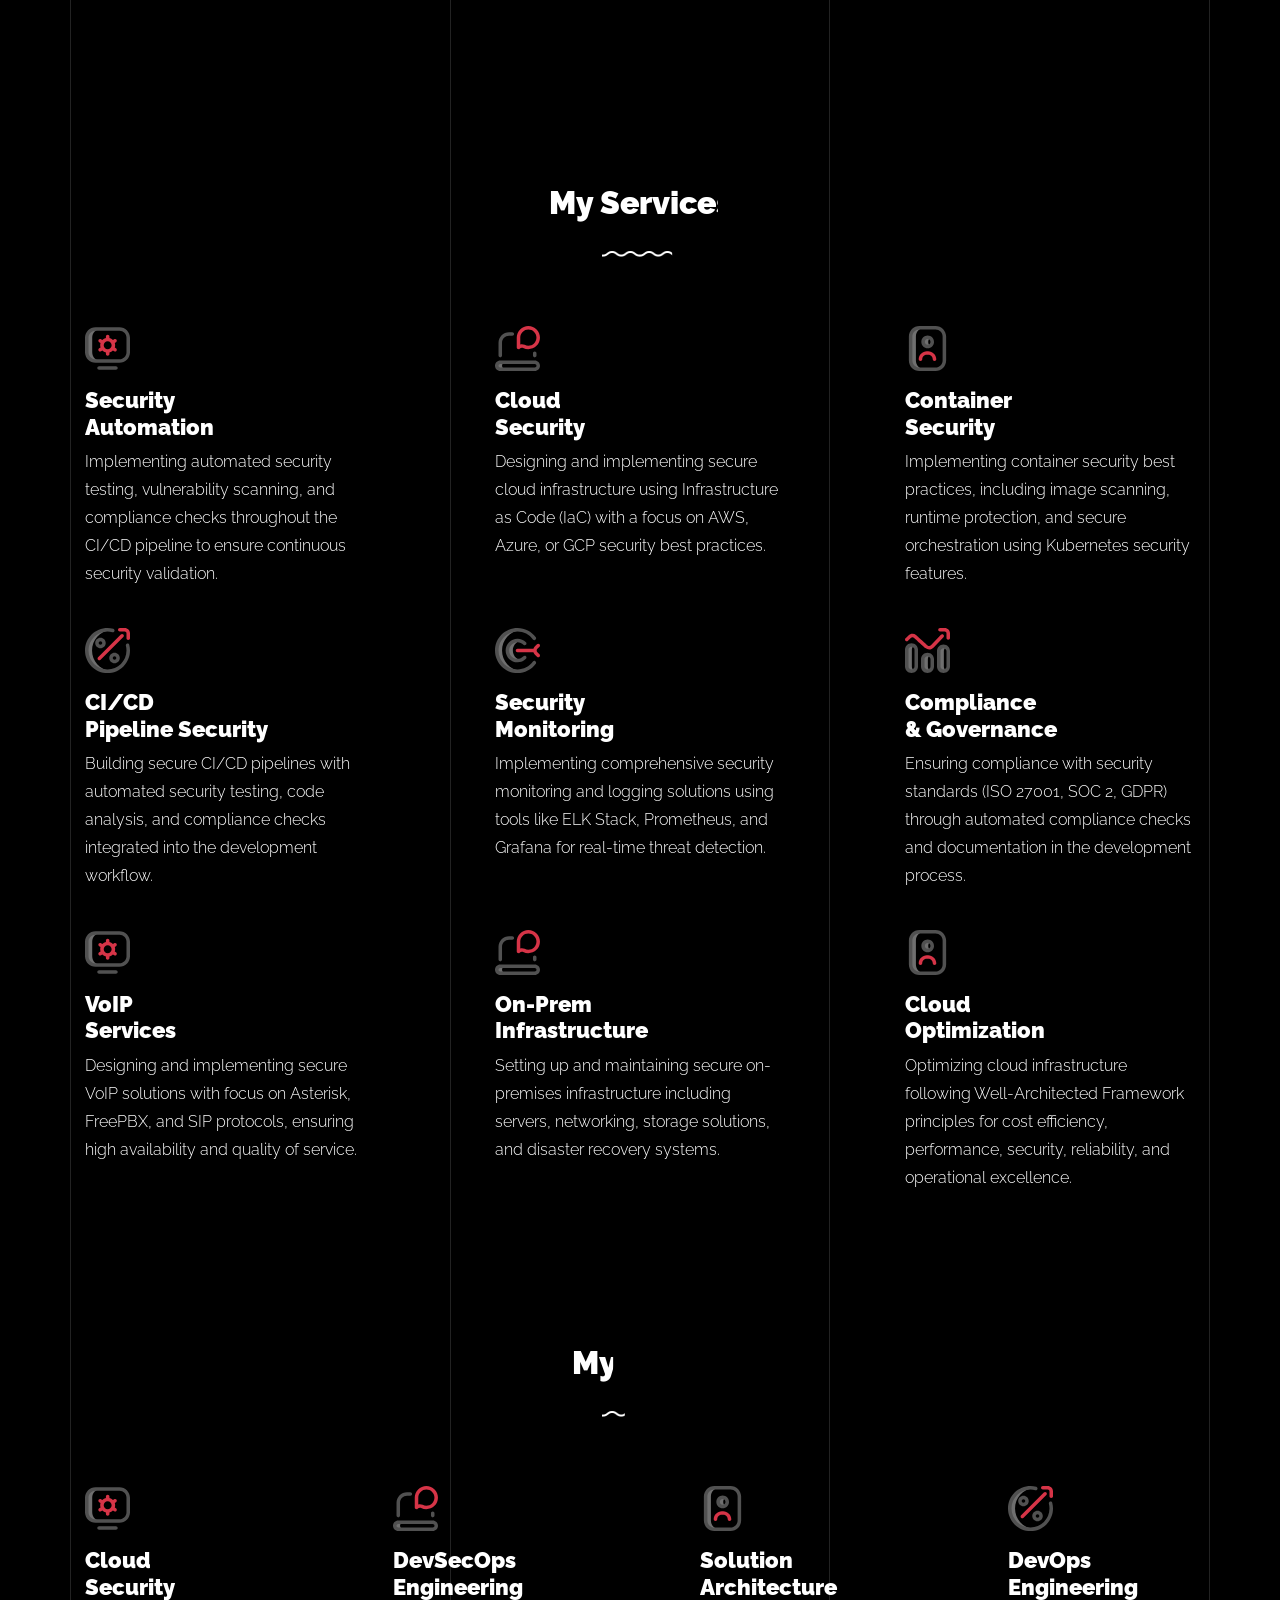
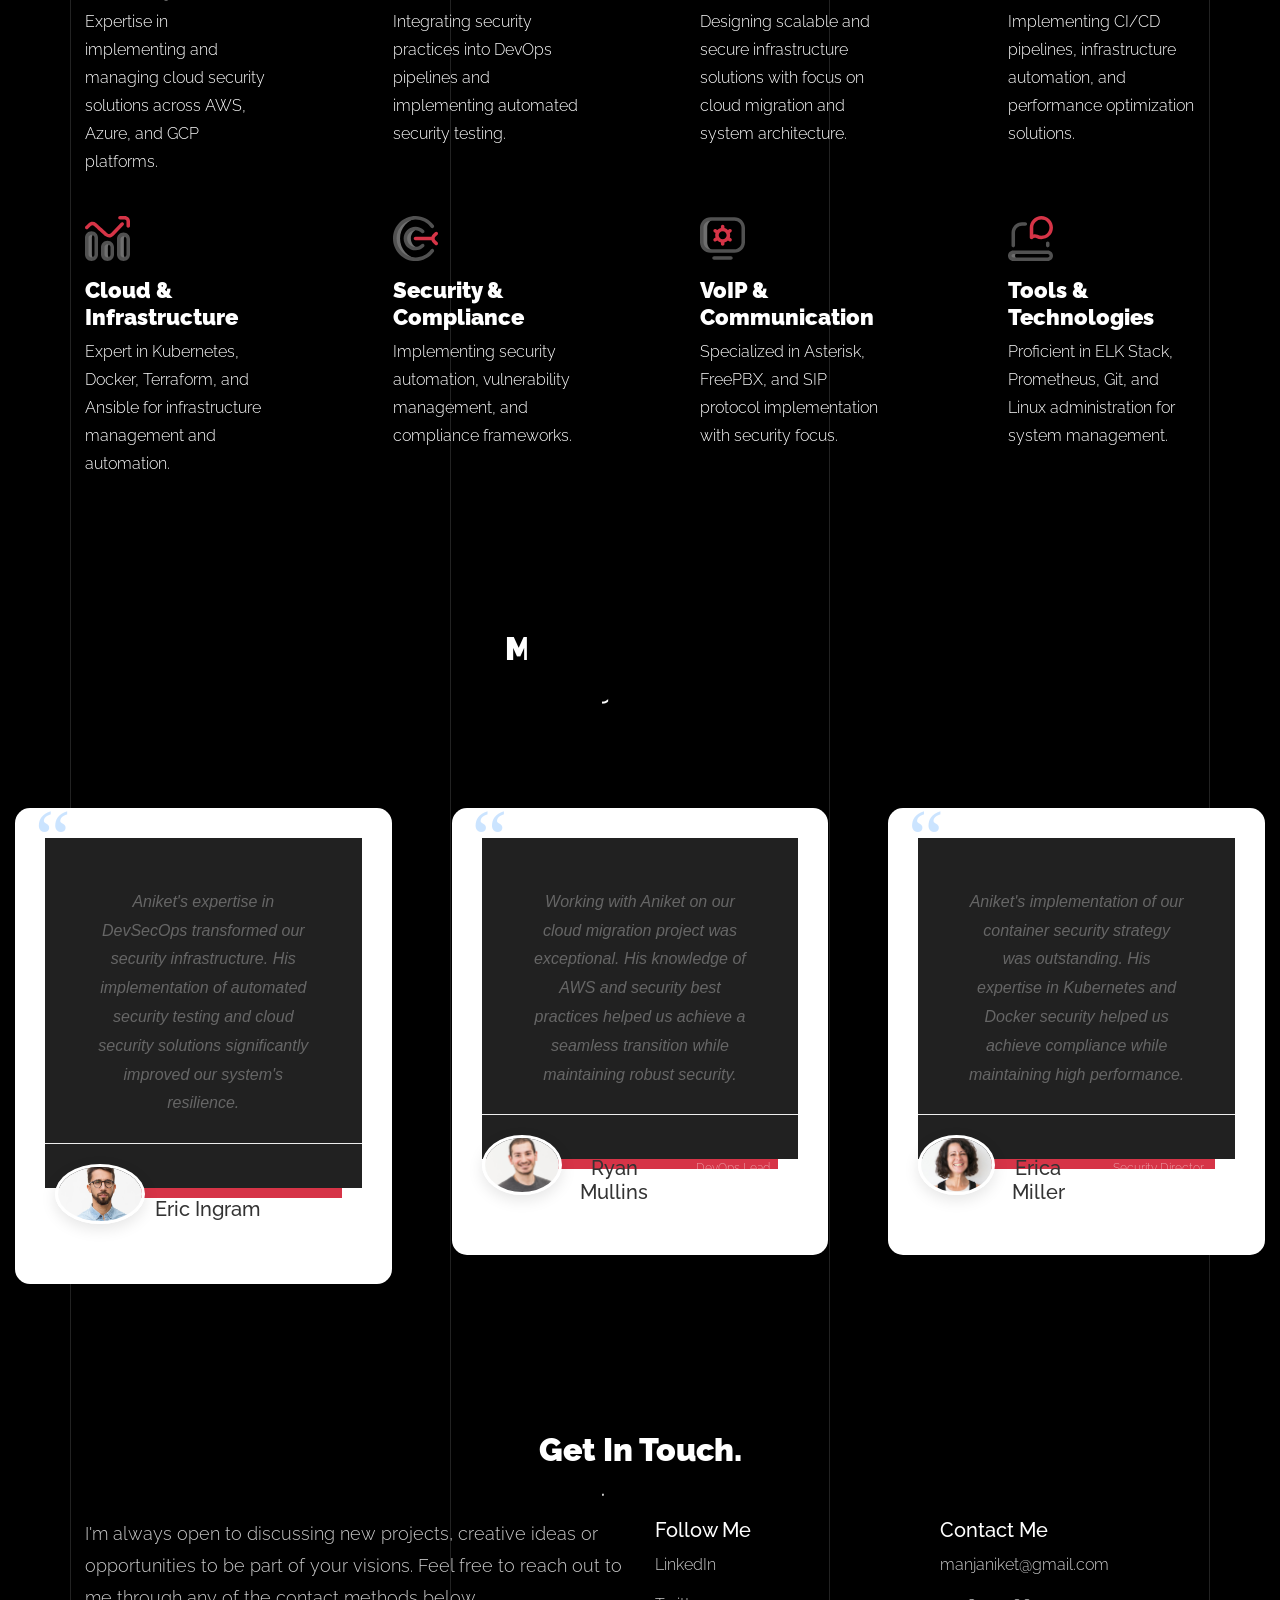
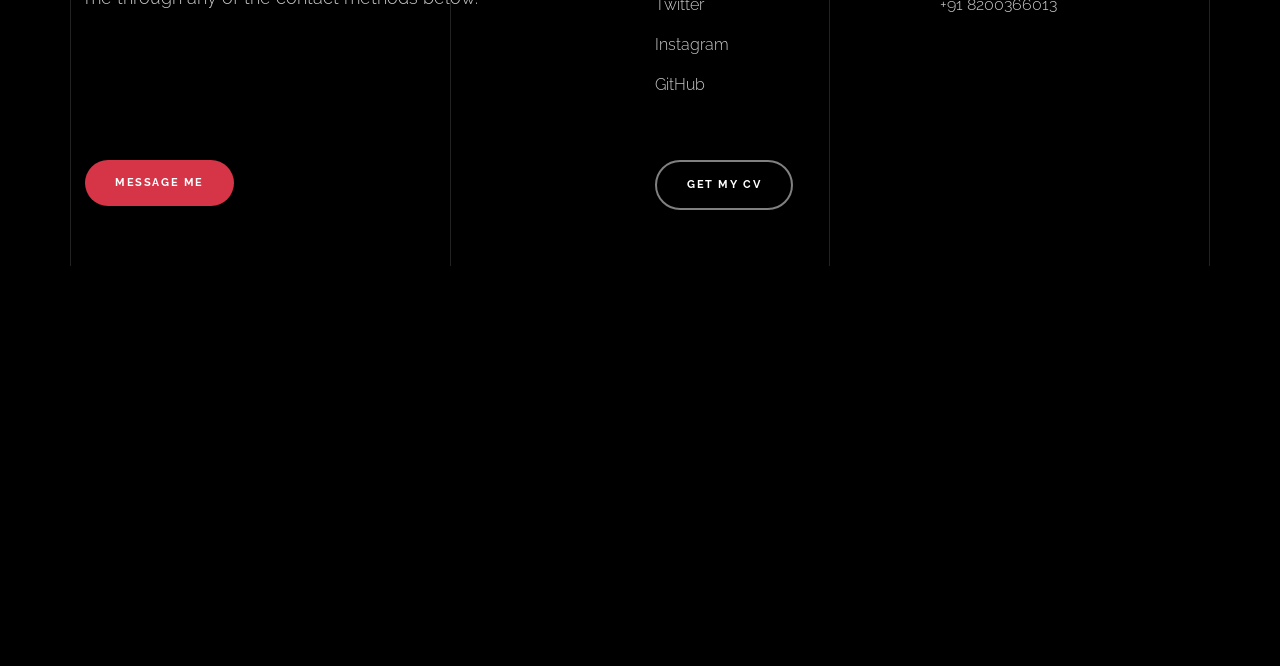
==== commit 8e256d6c: "Updated the content of portfolio sections.........." ====
--- a/index.html
+++ b/index.html
@@ -253,7 +253,7 @@
                         <p>DevSecOps, Automation</p>
                       </div>
                     </div>
-                    <img src="images/work_3_md.jpg" class="lazyload  img-fluid" alt="CI/CD Pipeline Security" />
+                    <img src="images/work_3_md.avif" class="lazyload  img-fluid" alt="CI/CD Pipeline Security" />
                   </a>
               </div>
 
